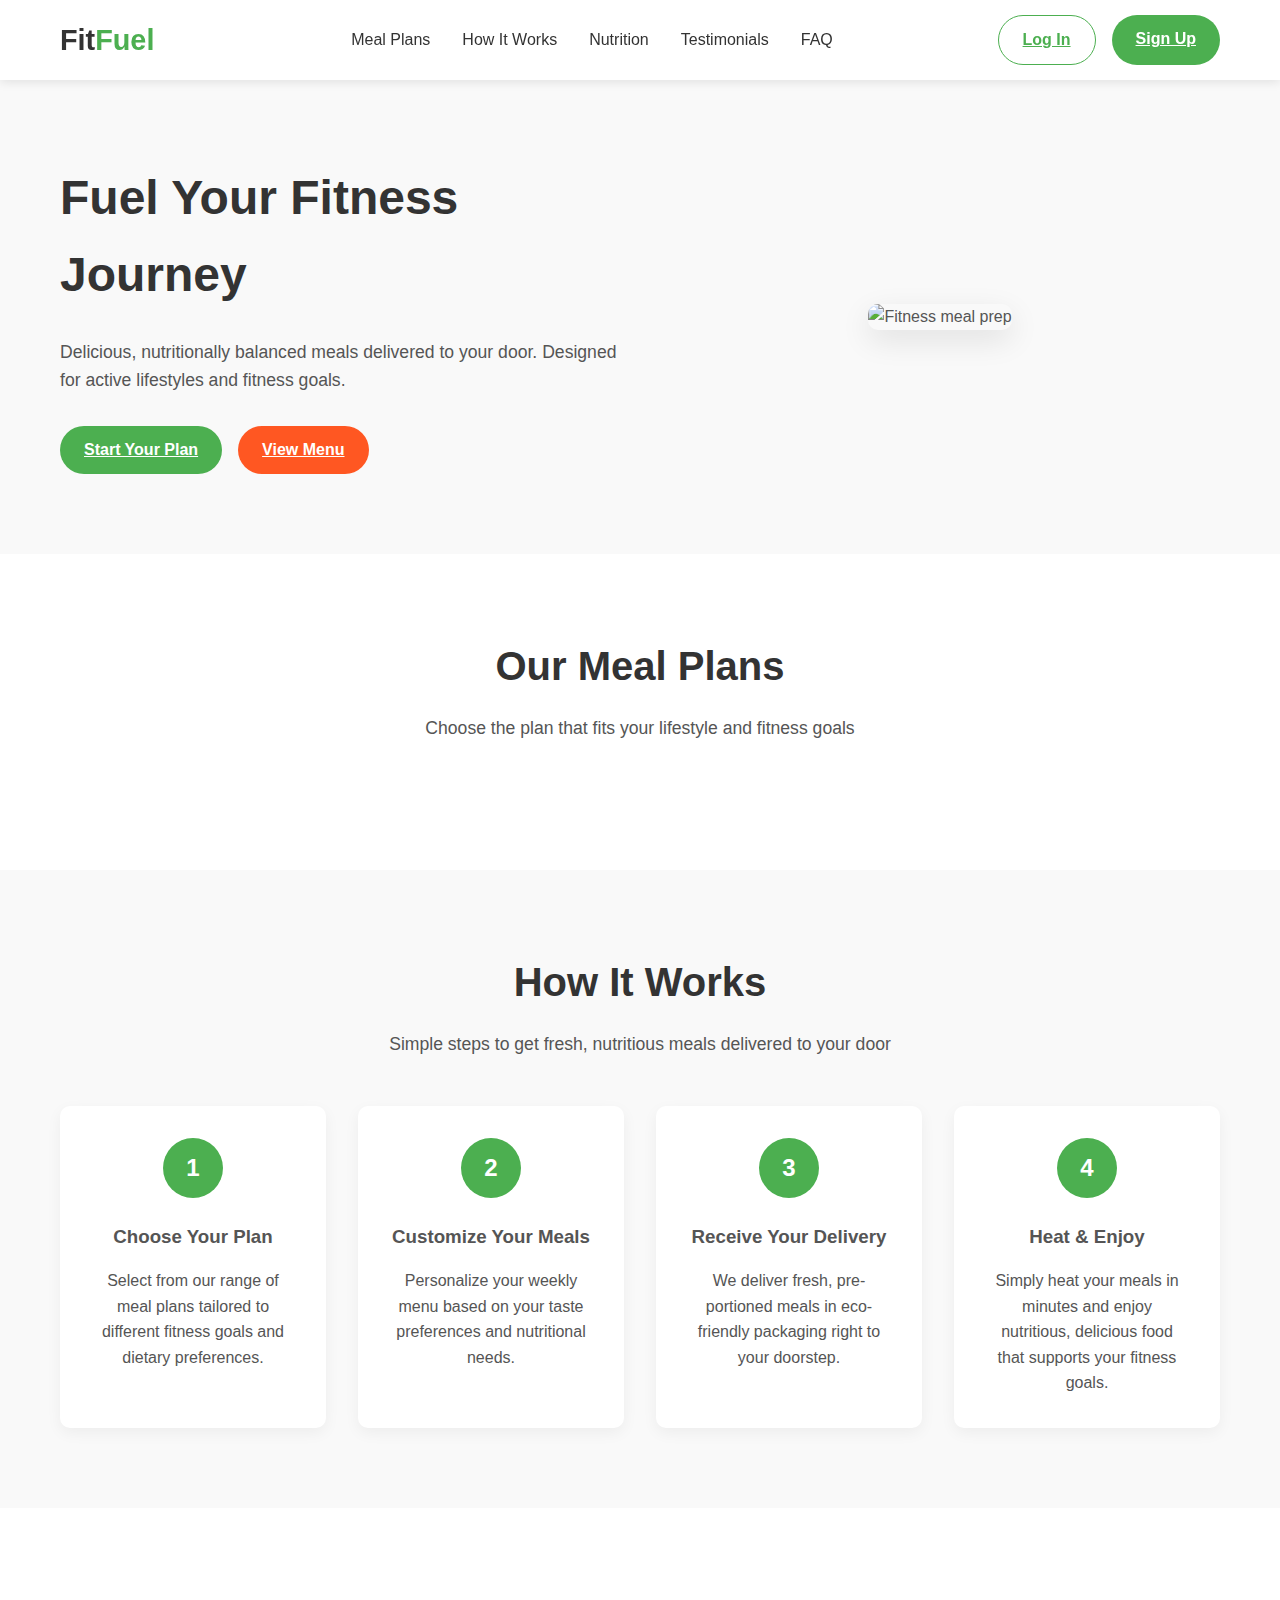
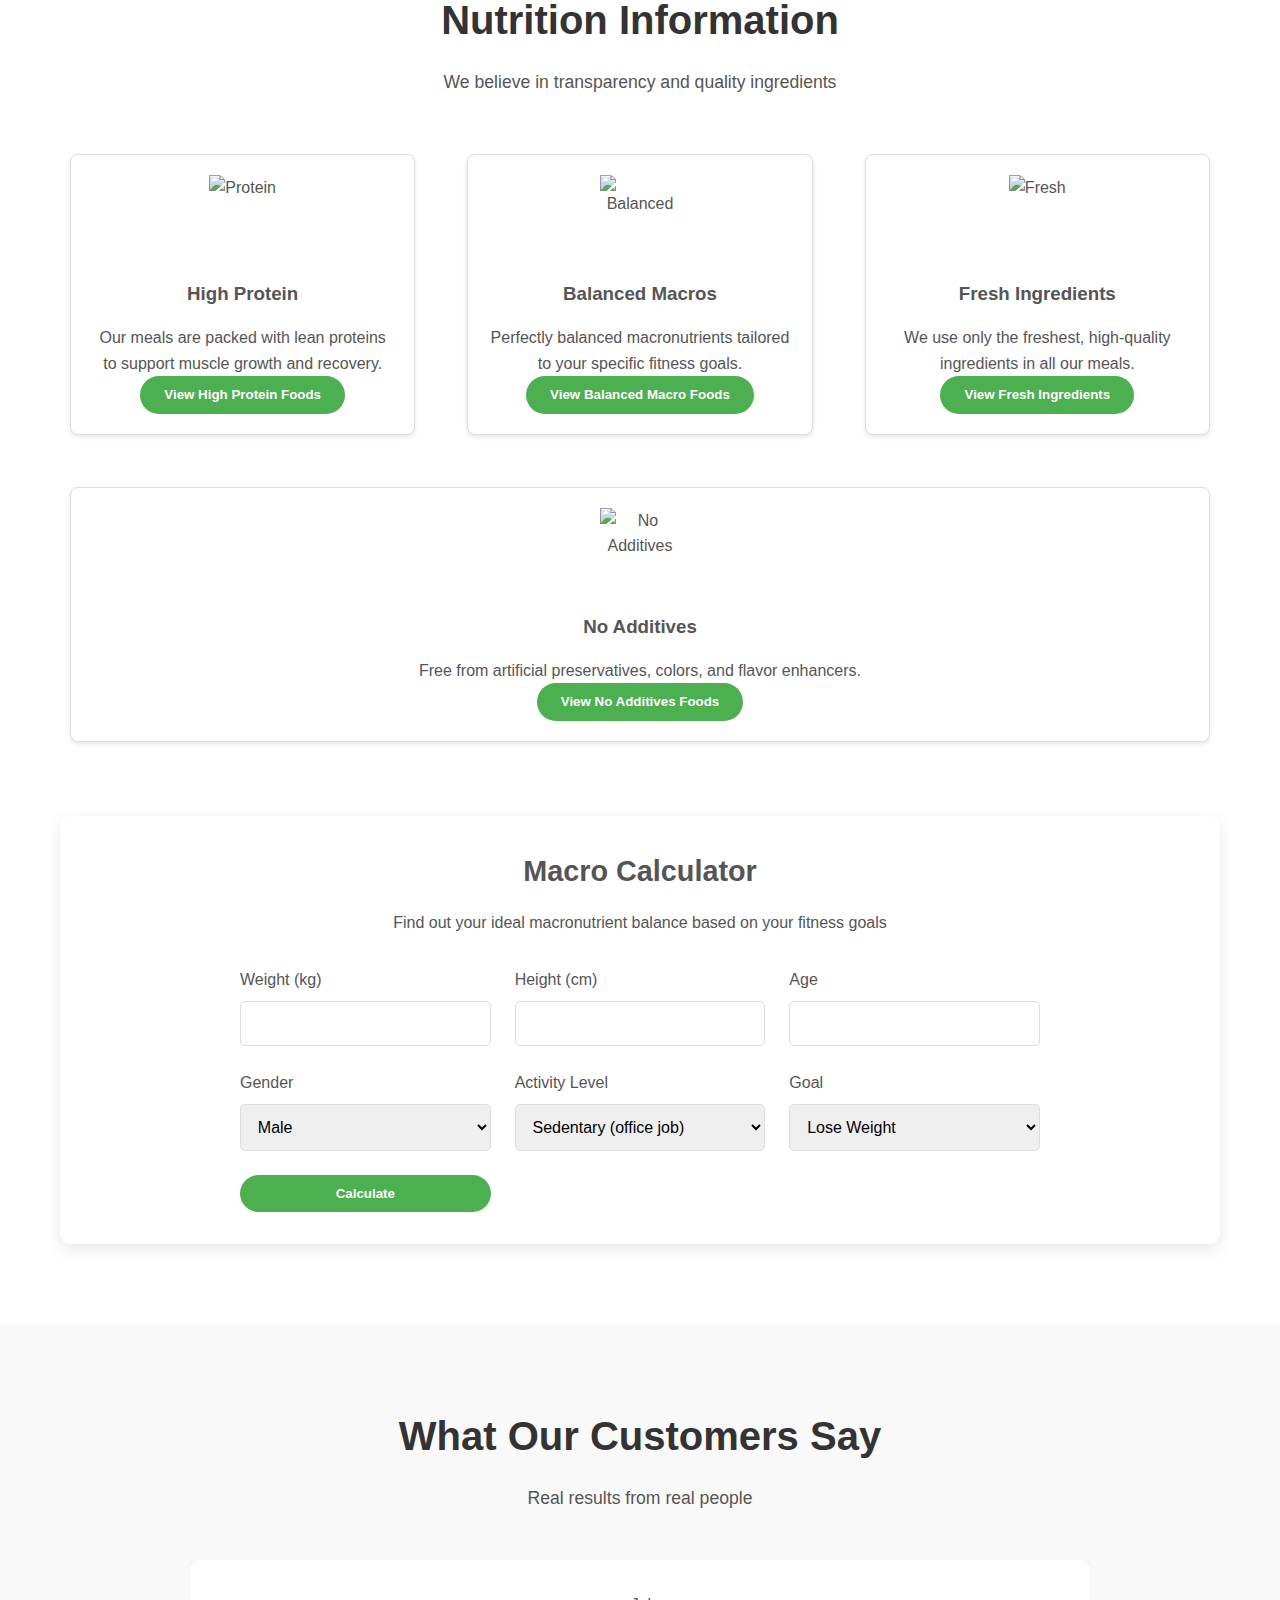
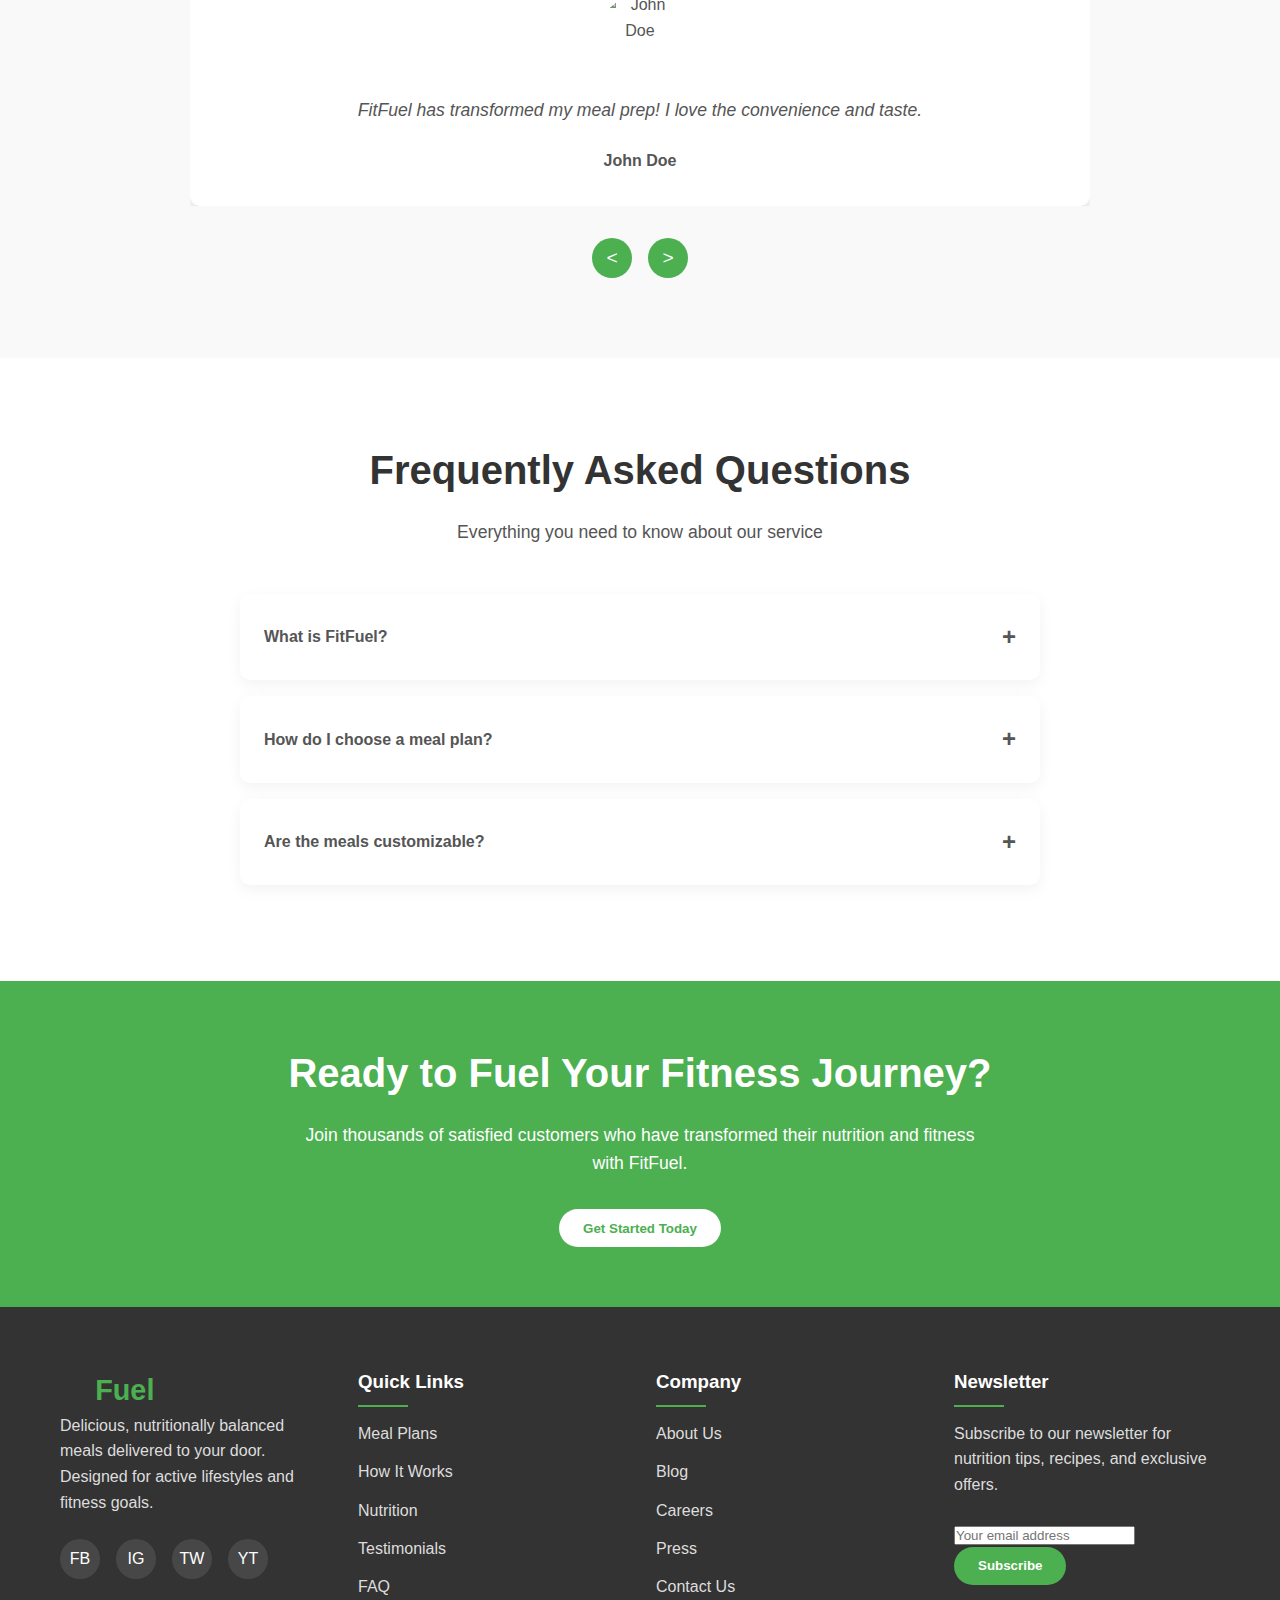
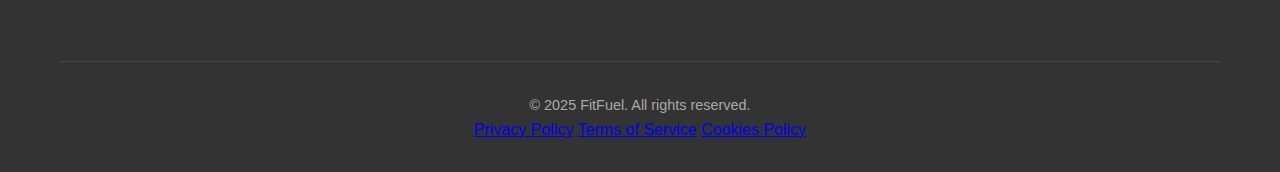
==== vivek.html @ b4ef9e2b "init" ====
<!DOCTYPE html>
<html lang="en">
<head>
    <meta charset="UTF-8">
    <meta name="viewport" content="width=device-width, initial-scale=1.0">
    <title>FitFuel - Fitness Meal Delivery Service</title>
    <link rel="stylesheet" href="style.css">
</head>
<body>
    <header>
        <nav class="navbar">
            <div class="container">
                <div class="logo">Fit<span>Fuel</span></div>
                <ul class="nav-links" id="navLinks">
                    <li><a href="#meals">Meal Plans</a></li>
                    <li><a href="#how-it-works">How It Works</a></li>
                    <li><a href="#nutrition">Nutrition</a></li>
                    <li><a href="#testimonials">Testimonials</a></li>
                    <li><a href="#faq">FAQ</a></li>
                </ul>
                <div class="nav-buttons">
                    <a href="index.html" class="btn login-btn">Log In</a>
                    <a href="index.html" class="btn signup-btn">Sign Up</a>
                </div>
                <div class="hamburger" id="hamburger">
                    <span></span>
                    <span></span>
                    <span></span>
                </div>
            </div>
        </nav>
    </header>

    <section class="hero">
        <div class="container">
            <div class="hero-content">
                <h1>Fuel Your Fitness Journey</h1>
                <p>Delicious, nutritionally balanced meals delivered to your door. Designed for active lifestyles and fitness goals.</p>
                <div class="hero-buttons">
                    <a href="#nutrition" class="btn primary-btn">Start Your Plan</a> <!-- Updated link -->
                    <a href="#nutrition" class="btn secondary-btn">View Menu</a>
                </div>
            </div>
            <div class="hero-image">
                <img src="c:\Users\inspiron\Downloads\images.jpeg" alt="Fitness meal prep">
            </div>
        </div>
    </section>

    <section id="meals" class="section">
        <div class="container">
            <div class="section-header">
                <h2>Our Meal Plans</h2>
                <p>Choose the plan that fits your lifestyle and fitness goals</p>
            </div>
            <div class="meal-plans" id="mealPlans">
                <!-- Meal plans will be loaded with JavaScript -->
            </div>
        </div>
    </section>

    <section id="how-it-works" class="section bg-light">
        <div class="container">
            <div class="section-header">
                <h2>How It Works</h2>
                <p>Simple steps to get fresh, nutritious meals delivered to your door</p>
            </div>
            <div class="steps">
                <div class="step">
                    <div class="step-icon">1</div>
                    <h3>Choose Your Plan</h3>
                    <p>Select from our range of meal plans tailored to different fitness goals and dietary preferences.</p>
                </div>
                <div class="step">
                    <div class="step-icon">2</div>
                    <h3>Customize Your Meals</h3>
                    <p>Personalize your weekly menu based on your taste preferences and nutritional needs.</p>
                </div>
                <div class="step">
                    <div class="step-icon">3</div>
                    <h3>Receive Your Delivery</h3>
                    <p>We deliver fresh, pre-portioned meals in eco-friendly packaging right to your doorstep.</p>
                </div>
                <div class="step">
                    <div class="step-icon">4</div>
                    <h3>Heat & Enjoy</h3>
                    <p>Simply heat your meals in minutes and enjoy nutritious, delicious food that supports your fitness goals.</p>
                </div>
            </div>
        </div>
    </section>

    <section id="nutrition" class="section">
        <div class="container">
            <div class="section-header">
                <h2>Nutrition Information</h2>
                <p>We believe in transparency and quality ingredients</p>
            </div>
            <div class="nutrition-grid">
                <div class="nutrition-item">
                    <div class="nutrition-icon">
                        <img src="c:\Users\inspiron\Downloads\download (1).jpeg" alt="Protein">
                    </div>
                    <h3>High Protein</h3>
                    <p>Our meals are packed with lean proteins to support muscle growth and recovery.</p>
                    <button class="btn primary-btn" id="highProteinBtn">View High Protein Foods</button>
                    <div class="high-protein-foods" id="highProteinFoods" style="display: none;">
                        <h3>High Protein Foods</h3>
                        <ul>
                            <li>Chicken Breast</li>
                            <li>Salmon</li>
                            <li>Turkey Breast</li>
                            <li>Lean Beef</li>
                            <li>Lentils</li>
                            <li>Greek Yogurt</li>
                            <li>Eggs</li>
                            <li>Quinoa</li>
                        </ul>
                    </div>
                </div>
                <div class="nutrition-item">
                    <div class="nutrition-icon">
                        <img src="c:\Users\inspiron\Downloads\closeup-athletic-woman-adding-strawberries-while-making-fruit-salad-kitchen_637285-6186.avif" alt="Balanced">
                    </div>
                    <h3>Balanced Macros</h3>
                    <p>Perfectly balanced macronutrients tailored to your specific fitness goals.</p>
                    <button class="btn primary-btn" id="balancedMacrosBtn">View Balanced Macro Foods</button>
                    <div class="balanced-macro-foods" id="balancedMacroFoods" style="display: none;">
                        <h3>Balanced Macro Foods</h3>
                        <ul>
                            <li>Grilled Chicken Breast with Brown Rice and Vegetables</li>
                            <li>Baked Salmon with Sweet Potato and Green Beans</li>
                            <li>Turkey and Avocado Wrap with Mixed Greens</li>
                            <li>Quinoa and Black Bean Bowl with Grilled Chicken</li>
                            <li>Stir-Fried Shrimp with Brown Rice and Mixed Vegetables</li>
                        </ul>
                    </div>
                </div>
                <div class="nutrition-item">
                    <div class="nutrition-icon">
                        <img src="c:\Users\inspiron\Downloads\images (1).jpeg" alt="Fresh">
                    </div>
                    <h3>Fresh Ingredients</h3>
                    <p>We use only the freshest, high-quality ingredients in all our meals.</p>
                    <button class="btn primary-btn" id="freshIngredientsBtn">View Fresh Ingredients</button>
                    <div class="fresh-ingredients" id="freshIngredientsList" style="display: none;">
                        <h3>Fresh Fruits and Vegetables</h3>
                        <ul>
                            <li>Asparagus</li>
                            <li>Broccoli</li>
                            <li>Spinach</li>
                            <li>Strawberries</li>
                            <li>Blueberries</li>
                            <li>Carrots</li>
                            <li>Radishes</li>
                            <li>Peas</li>
                            <li>Bell Peppers</li>
                            <li>Tomatoes</li>
                        </ul>
                    </div>
                </div>
                <div class="nutrition-item">
                    <div class="nutrition-icon">
                        <img src="c:\Users\inspiron\Downloads\download (2).jpeg" alt="No Additives">
                    </div>
                    <h3>No Additives</h3>
                    <p>Free from artificial preservatives, colors, and flavor enhancers.</p>
                    <button class="btn primary-btn" id="noAdditivesBtn">View No Additives Foods</button>
                    <div class="no-additives-foods" id="noAdditivesList" style="display: none;">
                        <h3>No Additives Foods</h3>
                        <ul>
                            <li>Fresh Fruits (e.g., apples, bananas, berries)</li>
                            <li>Fresh Vegetables (e.g., carrots, spinach, broccoli)</li>
                            <li>Whole Grains (e.g., brown rice, quinoa)</li>
                            <li>Lean Proteins (e.g., chicken breast, fish)</li>
                            <li>Nuts and Seeds (e.g., almonds, chia seeds)</li>
                            <li>Legumes (e.g., lentils, chickpeas)</li>
                            <li>Plain Yogurt</li>
                            <li>Natural Nut Butters</li>
                        </ul>
                    </div>
                </div>
            </div>
            <div class="nutrition-calculator">
                <h3>Macro Calculator</h3>
                <p>Find out your ideal macronutrient balance based on your fitness goals</p>
                <form id="macroForm" class="macro-form">
                    <div class="form-group">
                        <label for="weight">Weight (kg)</label>
                        <input type="number" id="weight" required>
                    </div>
                    <div class="form-group">
                        <label for="height">Height (cm)</label>
                        <input type="number" id="height" required>
                    </div>
                    <div class="form-group">
                        <label for="age">Age</label>
                        <input type="number" id="age" required>
                    </div>
                    <div class="form-group">
                        <label for="gender">Gender</label>
                        <select id="gender">
                            <option value="male">Male</option>
                            <option value="female">Female</option>
                            <option value="other">Other</option>
                        </select>
                    </div>
                    <div class="form-group">
                        <label for="activity">Activity Level</label>
                        <select id="activity">
                            <option value="sedentary">Sedentary (office job)</option>
                            <option value="light">Light Exercise (1-2 days/week)</option>
                            <option value="moderate">Moderate Exercise (3-5 days/week)</option>
                            <option value="heavy">Heavy Exercise (6-7 days/week)</option>
                            <option value="athlete">Athlete (2x per day)</option>
                        </select>
                    </div>
                    <div class="form-group">
                        <label for="goal">Goal</label>
                        <select id="goal">
                            <option value="lose">Lose Weight</option>
                            <option value="maintain">Maintain Weight</option>
                            <option value="gain">Gain Muscle</option>
                        </select>
                    </div>
                    <button type="submit" class="btn primary-btn">Calculate</button>
                </form>
                <div id="macroResults" class="macro-results"></div>
            </div>
        </div>
    </section>

    <section id="testimonials" class="section bg-light">
        <div class="container">
            <div class="section-header">
                <h2>What Our Customers Say</h2>
                <p>Real results from real people</p>
            </div>
            <div class="testimonial-slider" id="testimonialSlider">
                <!-- Testimonials will be loaded with JavaScript -->
            </div>
            <div class="slider-controls">
                <button id="prevBtn" class="slider-btn">&lt;</button>
                <button id="nextBtn" class="slider-btn">&gt;</button>
            </div>
        </div>
    </section>

    <section id="faq" class="section">
        <div class="container">
            <div class="section-header">
                <h2>Frequently Asked Questions</h2>
                <p>Everything you need to know about our service</p>
            </div>
            <div class="faq-container" id="faqContainer">
                <!-- FAQ items will be loaded with JavaScript -->
            </div>
        </div>
    </section>

    <section class="cta">
        <div class="container">
            <h2>Ready to Fuel Your Fitness Journey?</h2>
            <p>Join thousands of satisfied customers who have transformed their nutrition and fitness with FitFuel.</p>
            <button class="btn primary-btn">Get Started Today</button>
        </div>
    </section>

    <footer>
        <div class="container">
            <div class="footer-grid">
                <div class="footer-section">
                    <div class="logo">Fit<span>Fuel</span></div>
                    <p>Delicious, nutritionally balanced meals delivered to your door. Designed for active lifestyles and fitness goals.</p>
                    <div class="social-icons">
                        <a href="#" class="social-icon">FB</a>
                        <a href="#" class="social-icon">IG</a>
                        <a href="#" class="social-icon">TW</a>
                        <a href="#" class="social-icon">YT</a>
                    </div>
                </div>
                <div class="footer-section">
                    <h3>Quick Links</h3>
                    <ul>
                        <li><a href="#meals">Meal Plans</a></li>
                        <li><a href="#how-it-works">How It Works</a></li>
                        <li><a href="#nutrition">Nutrition</a></li>
                        <li><a href="#testimonials">Testimonials</a></li>
                        <li><a href="#faq">FAQ</a></li>
                    </ul>
                </div>
                <div class="footer-section">
                    <h3>Company</h3>
                    <ul>
                        <li><a href="#">About Us</a></li>
                        <li><a href="#">Blog</a></li>
                        <li><a href="#">Careers</a></li>
                        <li><a href="#">Press</a></li>
                        <li><a href="#">Contact Us</a></li>
                    </ul>
                </div>
                <div class="footer-section">
                    <h3>Newsletter</h3>
                    <p>Subscribe to our newsletter for nutrition tips, recipes, and exclusive offers.</p>
                    <form class="newsletter-form">
                        <input type="email" placeholder="Your email address" required>
                        <button type="submit" class="btn primary-btn">Subscribe</button>
                    </form>
                </div>
            </div>
            <div class="footer-bottom">
                <p>&copy; 2025 FitFuel. All rights reserved.</p>
                <div class="footer-links">
                    <a href="#">Privacy Policy</a>
                    <a href="#">Terms of Service</a>
                    <a href="#">Cookies Policy</a>
                </div>
            </div>
        </div>
    </footer>
    
    <script src="script.js"></script>
    <script type="module">
        // Import the functions you need from the SDKs you need
        import { initializeApp } from "https://www.gstatic.com/firebasejs/11.6.0/firebase-app.js";
        import { getAnalytics } from "https://www.gstatic.com/firebasejs/11.6.0/firebase-analytics.js";
        // TODO: Add SDKs for Firebase products that you want to use
        // https://firebase.google.com/docs/web/setup#available-libraries
      
        // Your web app's Firebase configuration
        // For Firebase JS SDK v7.20.0 and later, measurementId is optional
        const firebaseConfig = {
          apiKey: "AIzaSyDyGTWlNUMv3G-5xr47PpGtTh04ePI0IJM",
          authDomain: "foodapp-542e2.firebaseapp.com",
          projectId: "foodapp-542e2",
          storageBucket: "foodapp-542e2.firebasestorage.app",
          messagingSenderId: "521118827564",
          appId: "1:521118827564:web:bfb99c21165d8ce6b13d89",
          measurementId: "G-4BSGJHF1T6"
        };
      
        // Initialize Firebase
        const app = initializeApp(firebaseConfig);
        const analytics = getAnalytics(app);
      </script>
</body>
</html>
---- style.css ----
:root {
    --primary: #4CAF50;
    --primary-light: #8BC34A;
    --primary-dark: #388E3C;
    --secondary: #FF5722;
    --dark: #333;
    --light: #f9f9f9;
    --gray: #f0f0f0;
    --text: #555;
}

* {
    margin: 0;
    padding: 0;
    box-sizing: border-box;
    font-family: 'Segoe UI', Tahoma, Geneva, Verdana, sans-serif;
}

body {
    background-color: white;
    color: var(--text);
    line-height: 1.6;
}

.container {
    max-width: 1200px;
    margin: 0 auto;
    padding: 0 20px;
}

/* Header and Navigation */
header {
    background-color: white;
    box-shadow: 0 2px 10px rgba(0,0,0,0.1);
    position: sticky;
    top: 0;
    z-index: 100;
}

.navbar {
    height: 80px;
}

.navbar .container {
    display: flex;
    justify-content: space-between;
    align-items: center;
    height: 100%;
}

.logo {
    font-size: 1.8rem;
    font-weight: 700;
    color: var(--dark);
}

.logo span {
    color: var(--primary);
}

.nav-links {
    display: flex;
    list-style: none;
}

.nav-links li {
    margin-left: 2rem;
}

.nav-links a {
    text-decoration: none;
    color: var(--dark);
    font-weight: 500;
    transition: color 0.3s;
}

.nav-links a:hover {
    color: var(--primary);
}

.nav-buttons {
    display: flex;
    gap: 1rem;
}

.btn {
    padding: 0.7rem 1.5rem;
    border-radius: 30px;
    font-weight: 600;
    cursor: pointer;
    transition: all 0.3s;
    border: none;
}

.login-btn {
    background-color: transparent;
    border: 1px solid var(--primary);
    color: var(--primary);
}

.login-btn:hover {
    background-color: var(--primary-light);
    color: white;
}

.signup-btn, .primary-btn {
    background-color: var(--primary);
    color: white;
}

.signup-btn:hover, .primary-btn:hover {
    background-color: var(--primary-dark);
    transform: translateY(-2px);
}

.secondary-btn {
    background-color: var(--secondary);
    color: white;
}

.secondary-btn:hover {
    background-color: #E64A19;
    transform: translateY(-2px);
}

.hamburger {
    display: none;
    flex-direction: column;
    cursor: pointer;
}

.hamburger span {
    width: 25px;
    height: 3px;
    background-color: var(--dark);
    margin: 2px 0;
    transition: 0.4s;
}

/* Hero Section */
.hero {
    padding: 80px 0;
    background-color: var(--light);
}

.hero .container {
    display: flex;
    align-items: center;
    justify-content: space-between;
}

.hero-content {
    flex: 1;
    padding-right: 40px;
}

.hero-content h1 {
    font-size: 3rem;
    margin-bottom: 1.5rem;
    color: var(--dark);
}

.hero-content p {
    font-size: 1.1rem;
    margin-bottom: 2rem;
}

.hero-buttons {
    display: flex;
    gap: 1rem;
}

.hero-image {
    flex: 1;
    text-align: center;
}

.hero-image img {
    max-width: 100%;
    border-radius: 10px;
    box-shadow: 0 10px 30px rgba(0,0,0,0.1);
}

/* Section Styling */
.section {
    padding: 80px 0;
}

.section-header {
    text-align: center;
    margin-bottom: 3rem;
}

.section-header h2 {
    font-size: 2.5rem;
    margin-bottom: 1rem;
    color: var(--dark);
}

.section-header p {
    font-size: 1.1rem;
    max-width: 700px;
    margin: 0 auto;
    color: var(--text);
}

.bg-light {
    background-color: var(--light);
}

/* Meal Plans */
.meal-plans {
    display: grid;
    grid-template-columns: repeat(auto-fit, minmax(300px, 1fr));
    gap: 2rem;
}

.meal-plan {
    background-color: white;
    border-radius: 10px;
    overflow: hidden;
    box-shadow: 0 5px 15px rgba(0,0,0,0.1);
    transition: transform 0.3s;
}

.meal-plan:hover {
    transform: translateY(-10px);
}

.meal-plan-image {
    height: 200px;
    background-color: #eee;
    overflow: hidden;
}

.meal-plan-image img {
    width: 100%;
    height: 100%;
    object-fit: cover;
}

.meal-plan-content {
    padding: 1.5rem;
}

.meal-plan-content h3 {
    font-size: 1.5rem;
    margin-bottom: 0.5rem;
}

.meal-plan-content .price {
    font-size: 1.5rem;
    font-weight: 700;
    color: var(--primary);
    margin: 1rem 0;
}

.meal-plan-content .price span {
    font-size: 1rem;
    font-weight: 400;
    color: var(--text);
}

.meal-plan-features {
    margin: 1.5rem 0;
}

.meal-plan-features li {
    margin-bottom: 0.5rem;
    list-style: none;
    position: relative;
    padding-left: 1.5rem;
}

.meal-plan-features li::before {
    content: "✓";
    position: absolute;
    left: 0;
    color: var(--primary);
    font-weight: bold;
}

/* How It Works */
.steps {
    display: grid;
    grid-template-columns: repeat(auto-fit, minmax(250px, 1fr));
    gap: 2rem;
}

.step {
    text-align: center;
    padding: 2rem;
    background-color: white;
    border-radius: 10px;
    box-shadow: 0 5px 15px rgba(0,0,0,0.05);
}

.step-icon {
    width: 60px;
    height: 60px;
    border-radius: 50%;
    background-color: var(--primary);
    color: white;
    display: flex;
    align-items: center;
    justify-content: center;
    margin: 0 auto 1.5rem;
    font-size: 1.5rem;
    font-weight: bold;
}

.step h3 {
    margin-bottom: 1rem;
}

/* Nutrition Section */
.nutrition-grid {
    display: grid;
    grid-template-columns: repeat(auto-fit, minmax(250px, 1fr));
    gap: 2rem;
    margin-bottom: 4rem;
}

.nutrition-item {
    text-align: center;
    padding: 2rem;
    background-color: white;
    border-radius: 10px;
    box-shadow: 0 5px 15px rgba(0,0,0,0.05);
}

.nutrition-icon {
    width: 80px;
    height: 80px;
    margin: 0 auto 1.5rem;
}

.nutrition-icon img {
    width: 100%;
    height: 100%;
    object-fit: contain;
}

.nutrition-item h3 {
    margin-bottom: 1rem;
}

/* Macro Calculator */
.nutrition-calculator {
    background-color: white;
    border-radius: 10px;
    box-shadow: 0 5px 15px rgba(0,0,0,0.1);
    padding: 2rem;
    text-align: center;
}

.nutrition-calculator h3 {
    font-size: 1.8rem;
    margin-bottom: 1rem;
}

.nutrition-calculator p {
    margin-bottom: 2rem;
}

.macro-form {
    display: grid;
    grid-template-columns: repeat(auto-fit, minmax(200px, 1fr));
    gap: 1.5rem;
    max-width: 800px;
    margin: 0 auto;
}

.form-group {
    text-align: left;
}

.form-group label {
    display: block;
    margin-bottom: 0.5rem;
    font-weight: 500;
}

.form-group input,
.form-group select {
    width: 100%;
    padding: 0.8rem;
    border: 1px solid #ddd;
    border-radius: 5px;
    font-size: 1rem;
}

.macro-results {
    margin-top: 2rem;
    padding: 1.5rem;
    background-color: var(--light);
    border-radius: 10px;
    display: none;
}

.macro-results.active {
    display: block;
}

.macro-results h4 {
    margin-bottom: 1rem;
}

.macro-results ul {
    list-style: none;
}

.macro-results li {
    margin-bottom: 0.5rem;
}

/* Testimonials */
.testimonial-slider {
    max-width: 900px;
    margin: 0 auto;
    position: relative;
    overflow: hidden;
}

.testimonial-slide {
    display: none;
    animation: fadeIn 0.5s;
}

.testimonial-slide.active {
    display: block;
}

@keyframes fadeIn {
    from { opacity: 0; }
    to { opacity: 1; }
}

.testimonial-card {
    background-color: white;
    border-radius: 10px;
    padding: 2rem;
    box-shadow: 0 5px 15px rgba(0,0,0,0.1);
    text-align: center;
}

.testimonial-image {
    width: 80px;
    height: 80px;
    border-radius: 50%;
    margin: 0 auto 1.5rem;
    overflow: hidden;
}

.testimonial-image img {
    width: 100%;
    height: 100%;
    object-fit: cover;
}

.testimonial-text {
    font-style: italic;
    margin-bottom: 1.5rem;
    font-size: 1.1rem;
}

.testimonial-author {
    font-weight: 700;
}

.testimonial-author span {
    font-weight: 400;
    color: var(--text);
}

.slider-controls {
    display: flex;
    justify-content: center;
    margin-top: 2rem;
}

.slider-btn {
    background-color: var(--primary);
    color: white;
    width: 40px;
    height: 40px;
    border: none;
    border-radius: 50%;
    margin: 0 0.5rem;
    cursor: pointer;
    font-size: 1.2rem;
    transition: background-color 0.3s;
}

.slider-btn:hover {
    background-color: var(--primary-dark);
}

/* FAQ Section */
.faq-container {
    max-width: 800px;
    margin: 0 auto;
}

.faq-item {
    background-color: white;
    border-radius: 10px;
    box-shadow: 0 5px 15px rgba(0,0,0,0.05);
    margin-bottom: 1rem;
    overflow: hidden;
}

.faq-question {
    padding: 1.5rem;
    cursor: pointer;
    display: flex;
    justify-content: space-between;
    align-items: center;
    font-weight: 600;
}

.faq-question::after {
    content: '+';
    font-size: 1.5rem;
    transition: transform 0.3s;
}

.faq-question.active::after {
    transform: rotate(45deg);
}

.faq-answer {
    max-height: 0;
    overflow: hidden;
    transition: max-height 0.3s ease-out;
    padding: 0 1.5rem;
}

.faq-answer.active {
    max-height: 200px;
    padding-bottom: 1.5rem;
}

/* CTA Section */
.cta {
    background-color: var(--primary);
    color: white;
    padding: 60px 0;
    text-align: center;
}

.cta h2 {
    font-size: 2.5rem;
    margin-bottom: 1rem;
}

.cta p {
    font-size: 1.1rem;
    max-width: 700px;
    margin: 0 auto 2rem;
}

.cta .btn {
    background-color: white;
    color: var(--primary);
}

.cta .btn:hover {
    background-color: var(--light);
    transform: translateY(-2px);
}

/* Footer */
footer {
    background-color: var(--dark);
    color: white;
    padding: 60px 0 30px;
}

.footer-grid {
    display: grid;
    grid-template-columns: repeat(auto-fit, minmax(250px, 1fr));
    gap: 2rem;
    margin-bottom: 3rem;
}

.footer-section h3 {
    margin-bottom: 1.5rem;
    position: relative;
}

.footer-section h3::after {
    content: '';
    position: absolute;
    left: 0;
    bottom: -10px;
    width: 50px;
    height: 2px;
    background-color: var(--primary);
}

.footer-section p {
    margin-bottom: 1.5rem;
    color: #ddd;
}

.social-icons {
    display: flex;
    gap: 1rem;
}

.social-icon {
    display: flex;
    align-items: center;
    justify-content: center;
    width: 40px;
    height: 40px;
    background-color: rgba(255,255,255,0.1);
    border-radius: 50%;
    color: white;
    text-decoration: none;
    transition: background-color 0.3s;
}

.social-icon:hover {
    background-color: var(--primary);
}

.footer-section ul {
    list-style: none;
}
.footer-section ul li {
    margin-bottom: 0.8rem;
}

.footer-section ul li a {
    color: #ddd;
    text-decoration: none;
    transition: color 0.3s;
}

.footer-section ul li a:hover {
    color: var(--primary);
}

.footer-newsletter input {
    width: 100%;
    padding: 0.8rem;
    border: none;
    border-radius: 5px;
    margin-bottom: 1rem;
}

.footer-newsletter button {
    background-color: var(--primary);
    color: white;
    border: none;
    padding: 0.8rem 1.5rem;
    border-radius: 5px;
    cursor: pointer;
    transition: background-color 0.3s;
}

.footer-newsletter button:hover {
    background-color: var(--primary-dark);
}

.footer-bottom {
    text-align: center;
    padding-top: 2rem;
    border-top: 1px solid rgba(255,255,255,0.1);
}

.footer-bottom p {
    color: #aaa;
    font-size: 0.9rem;
}

/* Mobile Responsiveness */
@media (max-width: 992px) {
    .hero .container {
        flex-direction: column;
    }

    .hero-content {
        padding-right: 0;
        margin-bottom: 3rem;
        text-align: center;
    }

    .hero-buttons {
        justify-content: center;
    }
}

@media (max-width: 768px) {
    .navbar {
        height: 70px;
    }

    .nav-links {
        display: none;
        position: absolute;
        top: 70px;
        left: 0;
        right: 0;
        background-color: white;
        flex-direction: column;
        padding: 1rem 0;
        box-shadow: 0 5px 10px rgba(0,0,0,0.1);
        z-index: 10;
    }

    .nav-links.active {
        display: flex;
    }

    .nav-links li {
        margin: 0.5rem 0;
        text-align: center;
    }

    .hamburger {
        display: flex;
    }

    .hero-content h1 {
        font-size: 2.5rem;
    }

    .section-header h2 {
        font-size: 2rem;
    }

    .macro-form {
        grid-template-columns: 1fr;
    }
}

/* Animations */
@keyframes slideIn {
    from {
        opacity: 0;
        transform: translateY(20px);
    }
    to {
        opacity: 1;
        transform: translateY(0);
    }
}

.animate {
    animation: slideIn 0.6s ease-out;
}

/* Back to Top Button */
.back-to-top {
    position: fixed;
    bottom: 20px;
    right: 20px;
    width: 50px;
    height: 50px;
    background-color: var(--primary);
    color: white;
    border-radius: 50%;
    display: flex;
    align-items: center;
    justify-content: center;
    text-decoration: none;
    font-size: 1.5rem;
    opacity: 0;
    visibility: hidden;
    transition: all 0.3s;
    z-index: 99;
}

.back-to-top.visible {
    opacity: 1;
    visibility: visible;
}

.back-to-top:hover {
    background-color: var(--primary-dark);
    transform: translateY(-5px);
}

/* Modal Styles */
.modal {
    position: fixed;
    top: 0;
    left: 0;
    right: 0;
    bottom: 0;
    background-color: rgba(0,0,0,0.5);
    display: flex;
    align-items: center;
    justify-content: center;
    z-index: 200;
    opacity: 0;
    visibility: hidden;
    transition: all 0.3s;
}

.modal.active {
    opacity: 1;
    visibility: visible;
}

.modal-content {
    background-color: white;
    border-radius: 10px;
    max-width: 500px;
    width: 100%;
    padding: 2rem;
    position: relative;
    animation: modalIn 0.3s;
}

@keyframes modalIn {
    from {
        opacity: 0;
        transform: translateY(-50px);
    }
    to {
        opacity: 1;
        transform: translateY(0);
    }
}

.modal-close {
    position: absolute;
    top: 15px;
    right: 15px;
    font-size: 1.5rem;
    background: none;
    border: none;
    cursor: pointer;
    color: var(--dark);
}

.modal-title {
    font-size: 1.8rem;
    margin-bottom: 1.5rem;
}

.modal-form .form-group {
    margin-bottom: 1.5rem;
}

/* Blog Section */
.blog-posts {
    display: grid;
    grid-template-columns: repeat(auto-fit, minmax(300px, 1fr));
    gap: 2rem;
}

.blog-post {
    background-color: white;
    border-radius: 10px;
    overflow: hidden;
    box-shadow: 0 5px 15px rgba(0,0,0,0.1);
    transition: transform 0.3s;
}

.blog-post:hover {
    transform: translateY(-10px);
}

.blog-post-image {
    height: 200px;
    overflow: hidden;
}

.blog-post-image img {
    width: 100%;
    height: 100%;
    object-fit: cover;
}

.blog-post-content {
    padding: 1.5rem;
}

.blog-post-date {
    font-size: 0.9rem;
    color: var(--text);
    margin-bottom: 0.5rem;
}

.blog-post-title {
    font-size: 1.5rem;
    margin-bottom: 1rem;
}

.blog-post-excerpt {
    margin-bottom: 1.5rem;
}

.blog-post-link {
    color: var(--primary);
    text-decoration: none;
    font-weight: 600;
    display: inline-flex;
    align-items: center;
}

.blog-post-link:hover {
    text-decoration: underline;
}

.blog-post-link span {
    margin-left: 0.5rem;
}

/* Contact Form */
.contact-form {
    background-color: white;
    border-radius: 10px;
    padding: 2rem;
    box-shadow: 0 5px 15px rgba(0,0,0,0.1);
    max-width: 800px;
    margin: 0 auto;
}

.contact-form-grid {
    display: grid;
    grid-template-columns: repeat(2, 1fr);
    gap: 1.5rem;
}

.form-group.full {
    grid-column: span 2;
}

.form-group textarea {
    width: 100%;
    padding: 0.8rem;
    border: 1px solid #ddd;
    border-radius: 5px;
    resize: vertical;
    min-height: 150px;
}

/* Loading Spinner */
.spinner {
    display: inline-block;
    width: 20px;
    height: 20px;
    border: 3px solid rgba(255,255,255,0.3);
    border-radius: 50%;
    border-top-color: white;
    animation: spin 1s ease-in-out infinite;
}

@keyframes spin {
    to { transform: rotate(360deg); }
}

/* Success Message */
.success-message {
    background-color: #DFF2BF;
    color: #4F8A10;
    padding: 1rem;
    border-radius: 5px;
    margin-top: 1rem;
    display: none;
}

.success-message.active {
    display: block;
}

/* Error Message */
.error-message {
    background-color: #FFBABA;
    color: #D8000C;
    padding: 1rem;
    border-radius: 5px;
    margin-top: 1rem;
    display: none;
}

.error-message.active {
    display: block;
}

/* Custom Checkbox */
.custom-checkbox {
    display: flex;
    align-items: flex-start;
    margin-bottom: 1rem;
}

.custom-checkbox input {
    position: absolute;
    opacity: 0;
    cursor: pointer;
    height: 0;
    width: 0;
}

.checkmark {
    height: 20px;
    width: 20px;
    background-color: #eee;
    border-radius: 3px;
    margin-right: 10px;
    display: flex;
    align-items: center;
    justify-content: center;
    flex-shrink: 0;
}

.custom-checkbox input:checked ~ .checkmark {
    background-color: var(--primary);
}

.checkmark:after {
    content: "";
    display: none;
    width: 5px;
    height: 10px;
    border: solid white;
    border-width: 0 2px 2px 0;
    transform: rotate(45deg);
}

.custom-checkbox input:checked ~ .checkmark:after {
    display: block;
}

/* Print Styles */
@media print {
    header, footer, .cta, .back-to-top {
        display: none;
    }
    
    body {
        background-color: white;
        color: black;
    }
    
    .container {
        width: 100%;
        max-width: none;
        padding: 0;
    }
    
    .section {
        padding: 20px 0;
    }
    
    .section-header {
        margin-bottom: 20px;
    }
}
.high-protein-foods {
    display: none;
    margin-top: 20px;
}

.high-protein-foods ul {
    list-style: none;
    padding: 0;
    margin: 0;
}

.high-protein-foods li {
    margin-bottom: 10px;
}
.balanced-macro-foods {
    display: none;
    margin-top: 20px;
}

.balanced-macro-foods ul {
    list-style: none;
    padding: 0;
    margin: 0;
}

.balanced-macro-foods li {
    margin-bottom: 10px;
}
.fresh-ingredients {
    margin-top: 20px;
}

.fresh-ingredients ul {
    list-style: none;
    padding: 0;
    margin: 0;
}

.fresh-ingredients li {
    margin-bottom: 10px;
}
.no-additives-foods {
    margin-top: 20px;
}

.no-additives-foods ul {
    list-style: none;
    padding: 0;
    margin: 0;
}

.no-additives-foods li {
    margin-bottom: 10px;
}
.nutrition-grid {
    display: flex;
    flex-wrap: wrap;
    justify-content: space-between; /* Adjusts spacing between items */
}

.nutrition-item {
    flex: 1 1 22%; /* Adjusts the width of each item */
    margin: 10px; /* Adds space between items */
    padding: 20px; /* Adds padding inside each item */
    border: 1px solid #ddd; /* Optional: adds a border */
    border-radius: 8px; /* Optional: rounds the corners */
    text-align: center; /* Centers the text */
    box-shadow: 0 2px 5px rgba(0, 0, 0, 0.1); /* Optional: adds a shadow */
}

.nutrition-icon img {
    max-width: 100%; /* Ensures the image fits within the item */
    height: auto; /* Maintains aspect ratio */
}
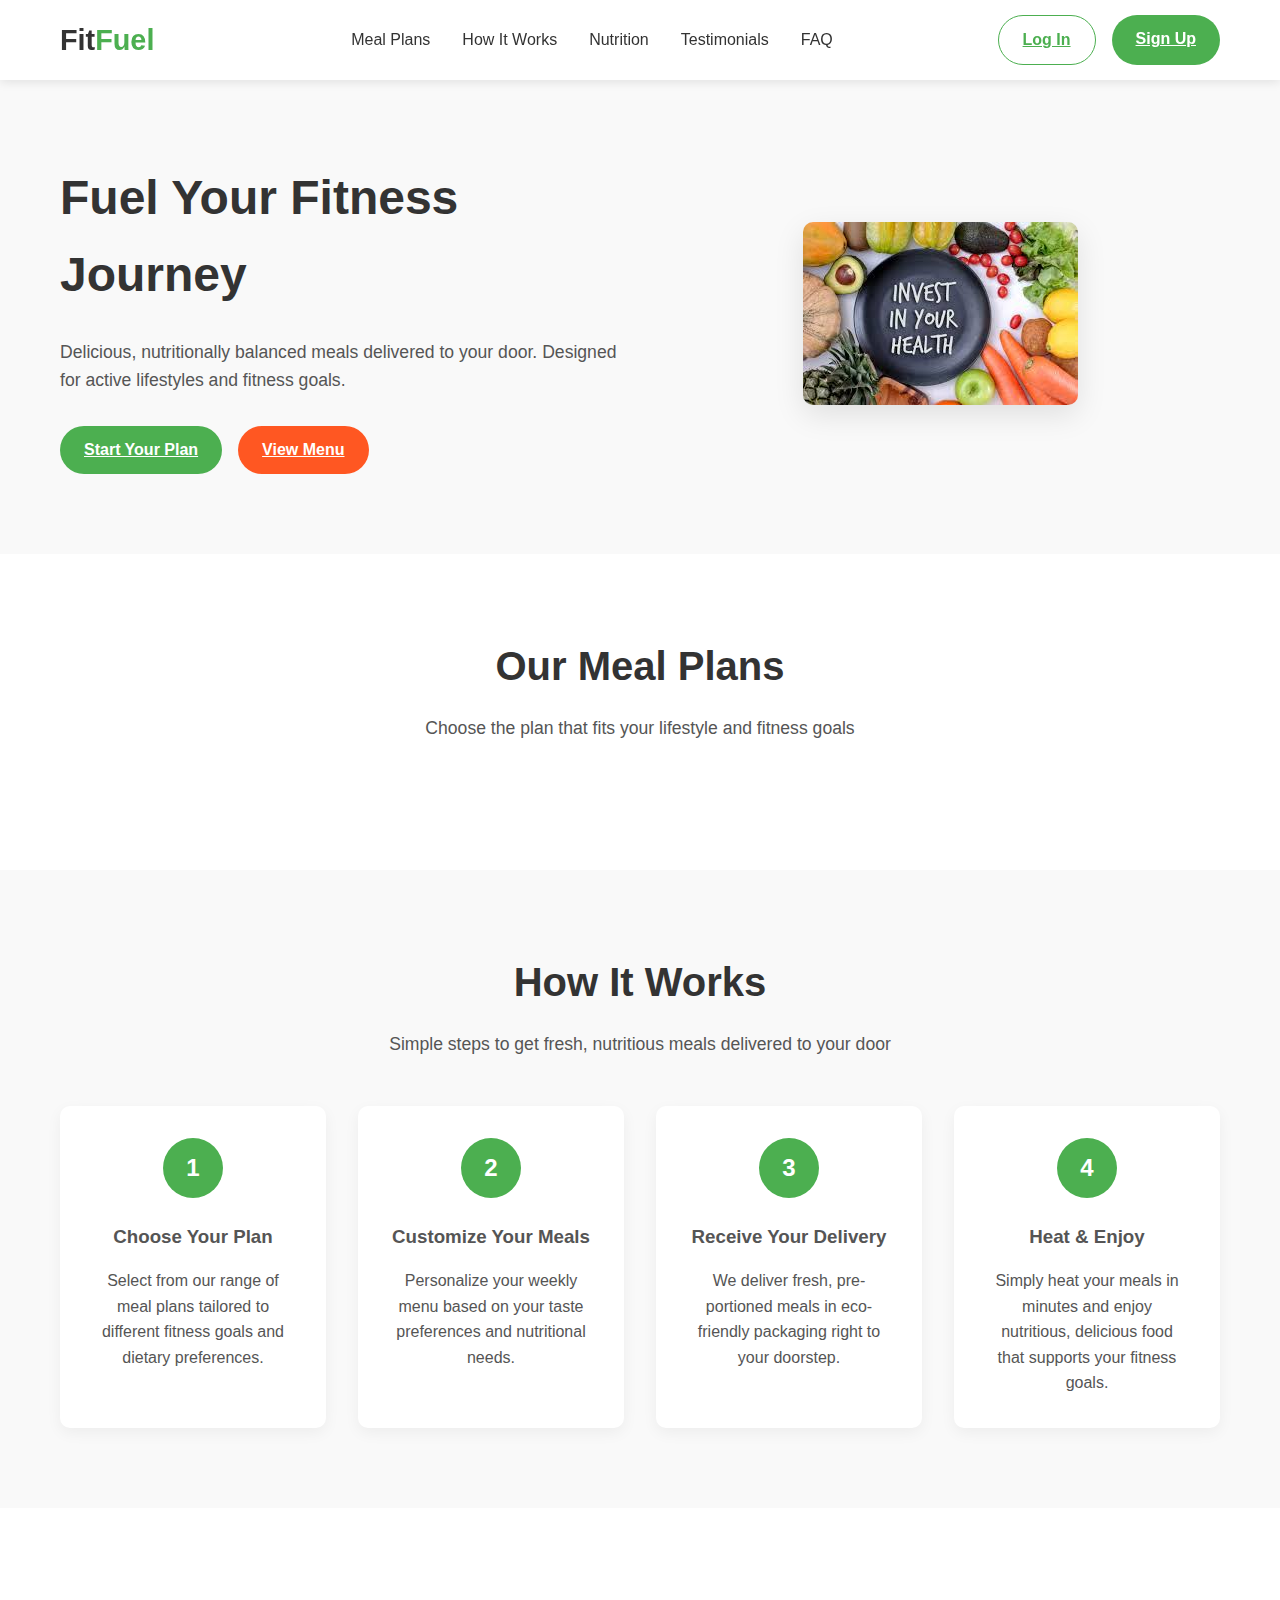
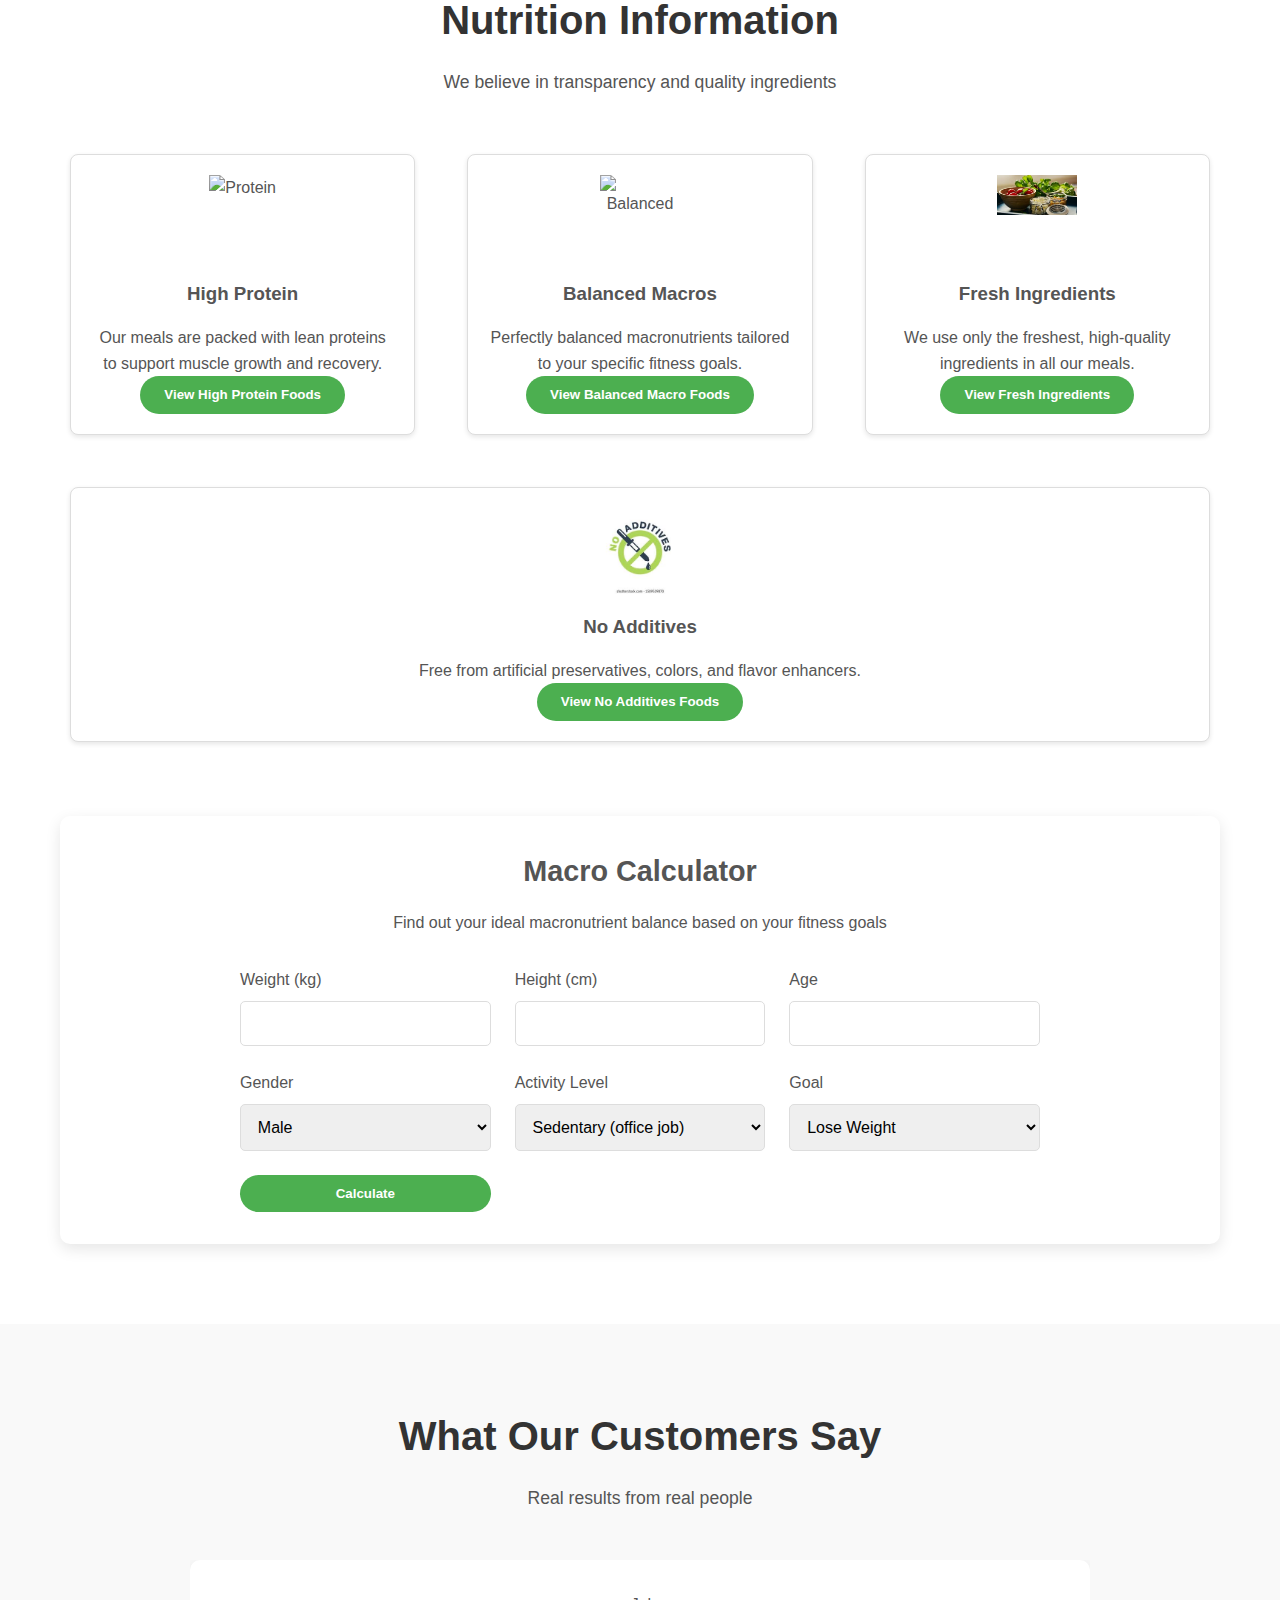
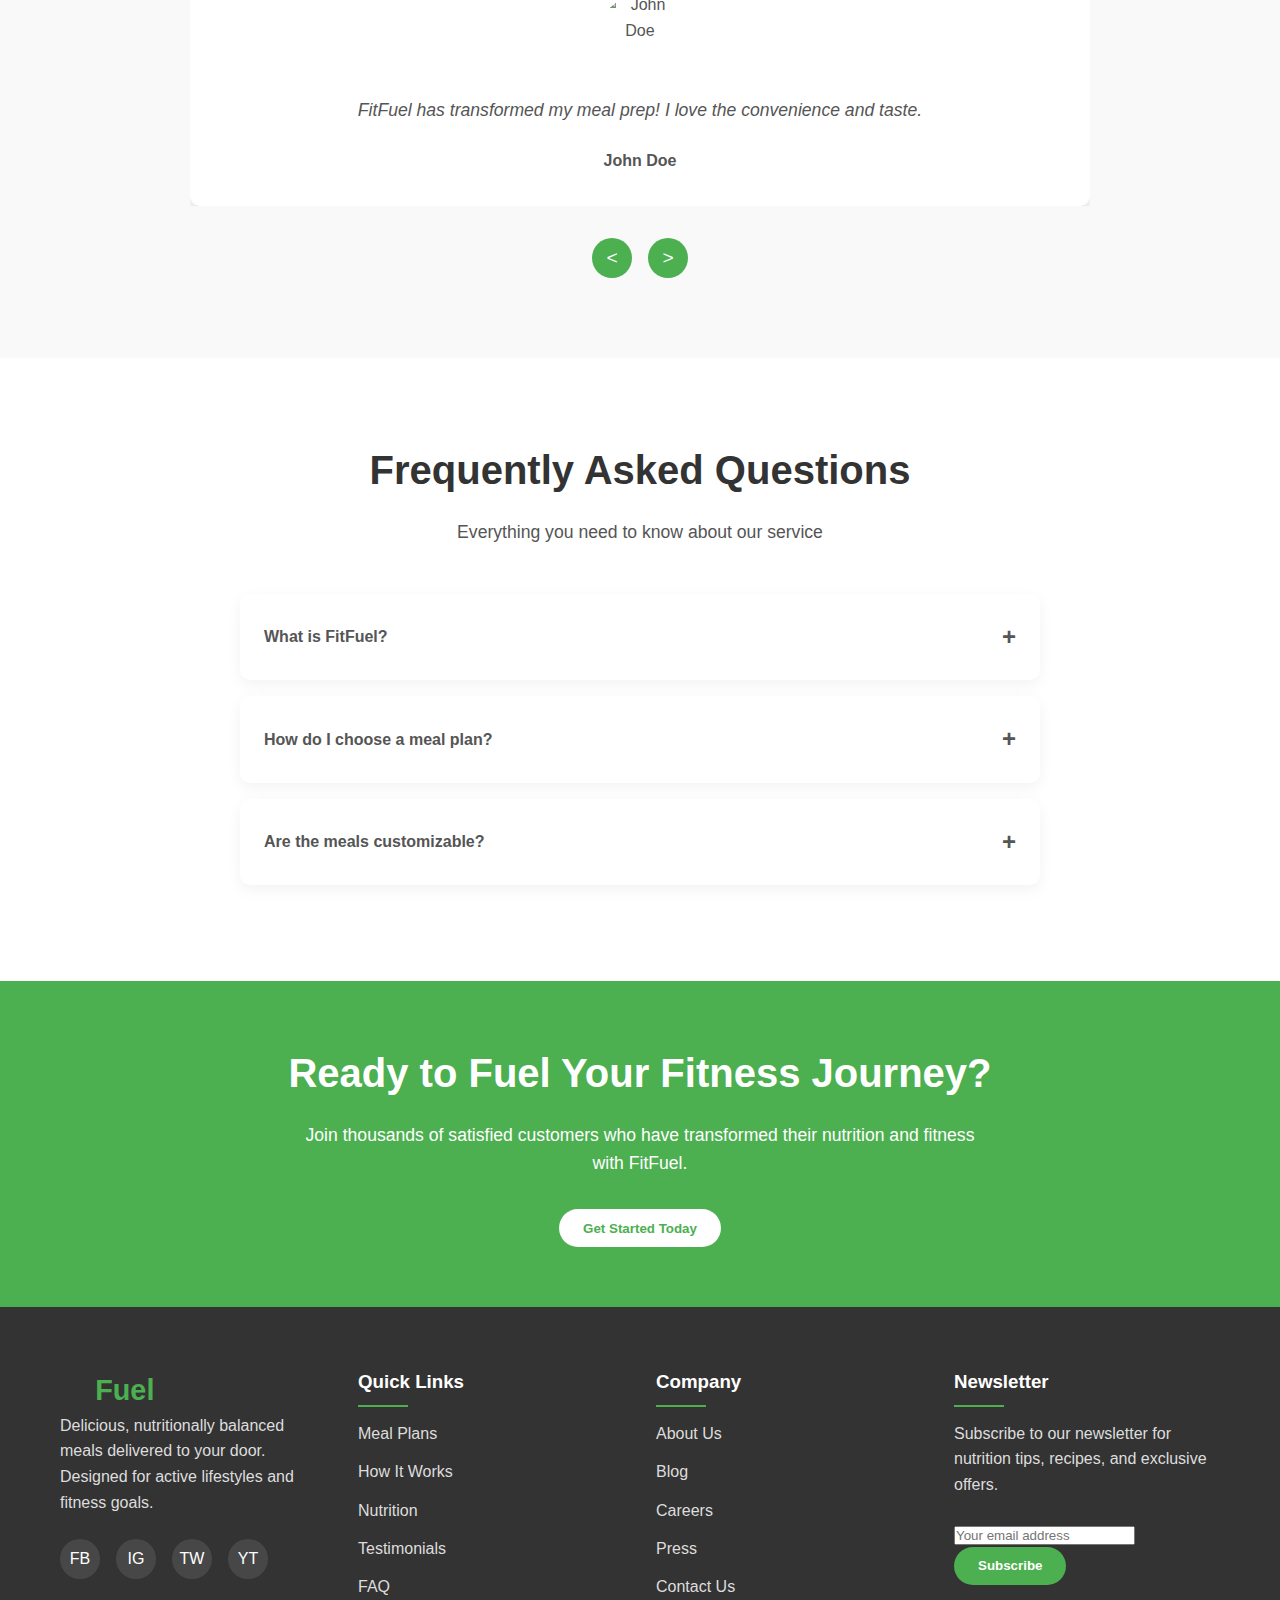
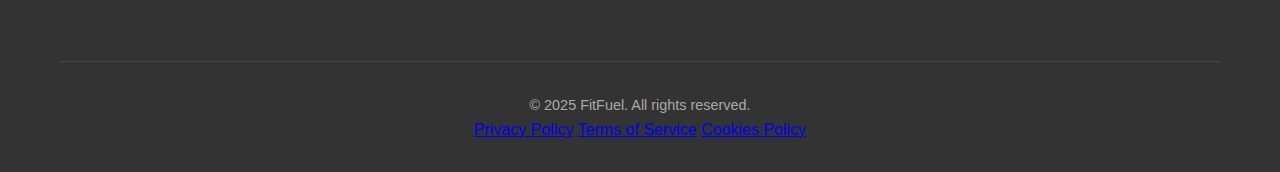
==== commit f073d0c2: "Update vivek.html" ====
--- a/vivek.html
+++ b/vivek.html
@@ -42,7 +42,7 @@
                 </div>
             </div>
             <div class="hero-image">
-                <img src="c:\Users\inspiron\Downloads\images.jpeg" alt="Fitness meal prep">
+                <img src="\images.jpeg" alt="Fitness meal prep">
             </div>
         </div>
     </section>
@@ -99,7 +99,7 @@
             <div class="nutrition-grid">
                 <div class="nutrition-item">
                     <div class="nutrition-icon">
-                        <img src="c:\Users\inspiron\Downloads\download (1).jpeg" alt="Protein">
+                        <img src="\Downloads\download (1).jpeg" alt="Protein">
                     </div>
                     <h3>High Protein</h3>
                     <p>Our meals are packed with lean proteins to support muscle growth and recovery.</p>
@@ -138,7 +138,7 @@
                 </div>
                 <div class="nutrition-item">
                     <div class="nutrition-icon">
-                        <img src="c:\Users\inspiron\Downloads\images (1).jpeg" alt="Fresh">
+                        <img src="\images (1).jpeg" alt="Fresh">
                     </div>
                     <h3>Fresh Ingredients</h3>
                     <p>We use only the freshest, high-quality ingredients in all our meals.</p>
@@ -161,7 +161,7 @@
                 </div>
                 <div class="nutrition-item">
                     <div class="nutrition-icon">
-                        <img src="c:\Users\inspiron\Downloads\download (2).jpeg" alt="No Additives">
+                        <img src="\download (2).jpeg" alt="No Additives">
                     </div>
                     <h3>No Additives</h3>
                     <p>Free from artificial preservatives, colors, and flavor enhancers.</p>
@@ -327,16 +327,7 @@
         // TODO: Add SDKs for Firebase products that you want to use
         // https://firebase.google.com/docs/web/setup#available-libraries
       
-        // Your web app's Firebase configuration
-        // For Firebase JS SDK v7.20.0 and later, measurementId is optional
-        const firebaseConfig = {
-          apiKey: "AIzaSyDyGTWlNUMv3G-5xr47PpGtTh04ePI0IJM",
-          authDomain: "foodapp-542e2.firebaseapp.com",
-          projectId: "foodapp-542e2",
-          storageBucket: "foodapp-542e2.firebasestorage.app",
-          messagingSenderId: "521118827564",
-          appId: "1:521118827564:web:bfb99c21165d8ce6b13d89",
-          measurementId: "G-4BSGJHF1T6"
+   
         };
       
         // Initialize Firebase
@@ -344,4 +335,4 @@
         const analytics = getAnalytics(app);
       </script>
 </body>
-</html>+</html>
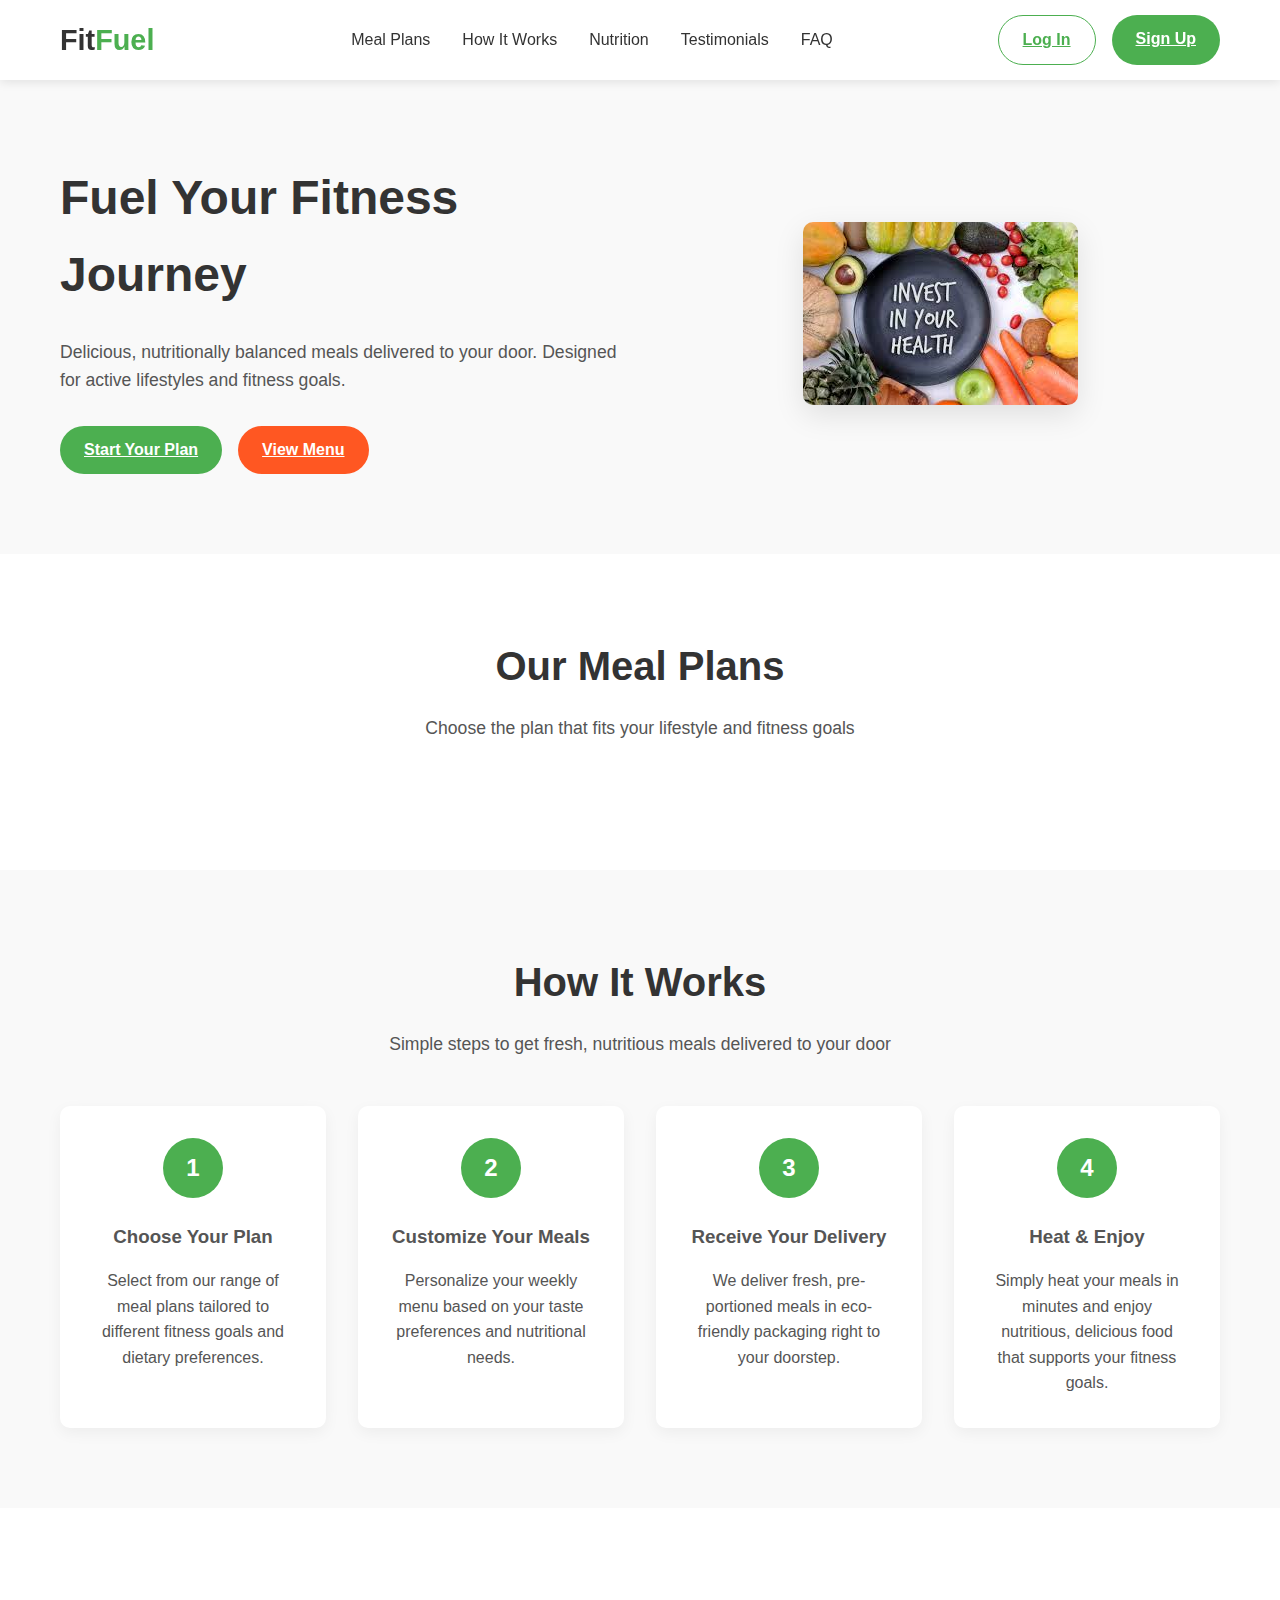
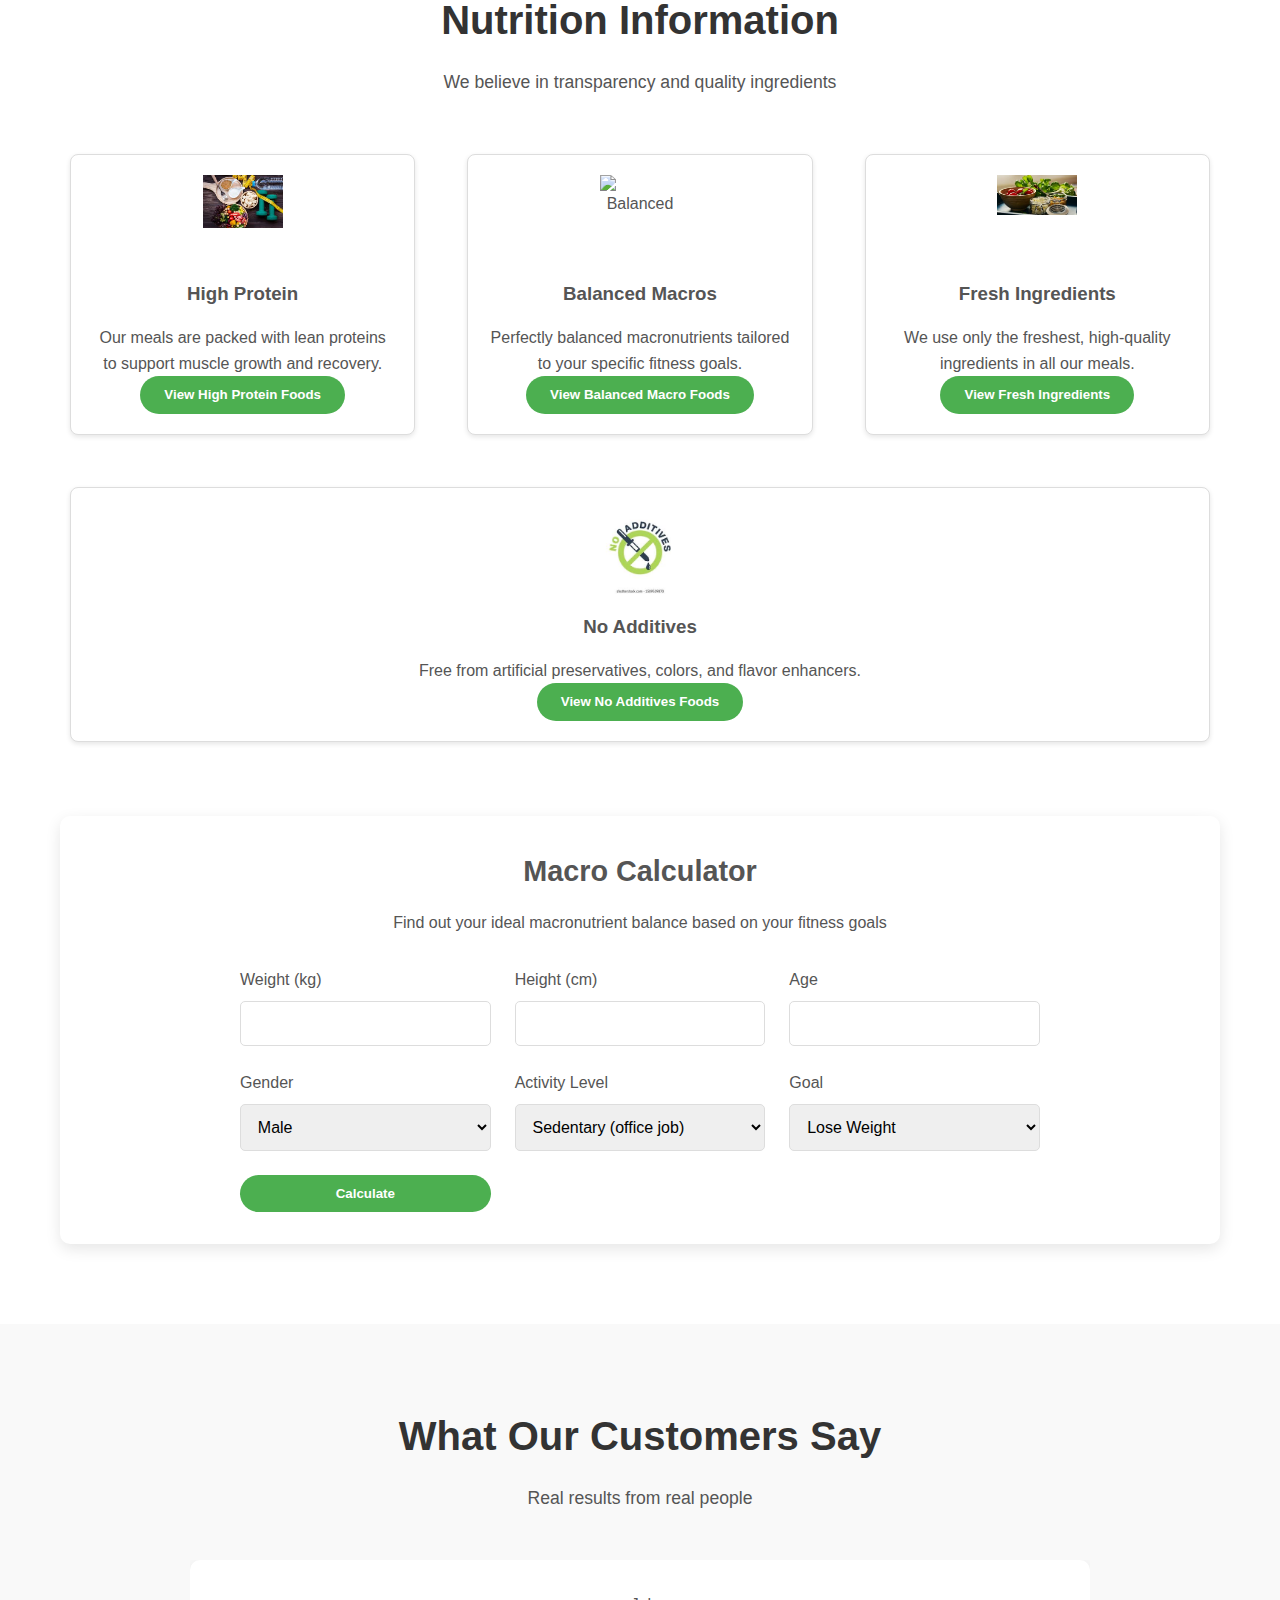
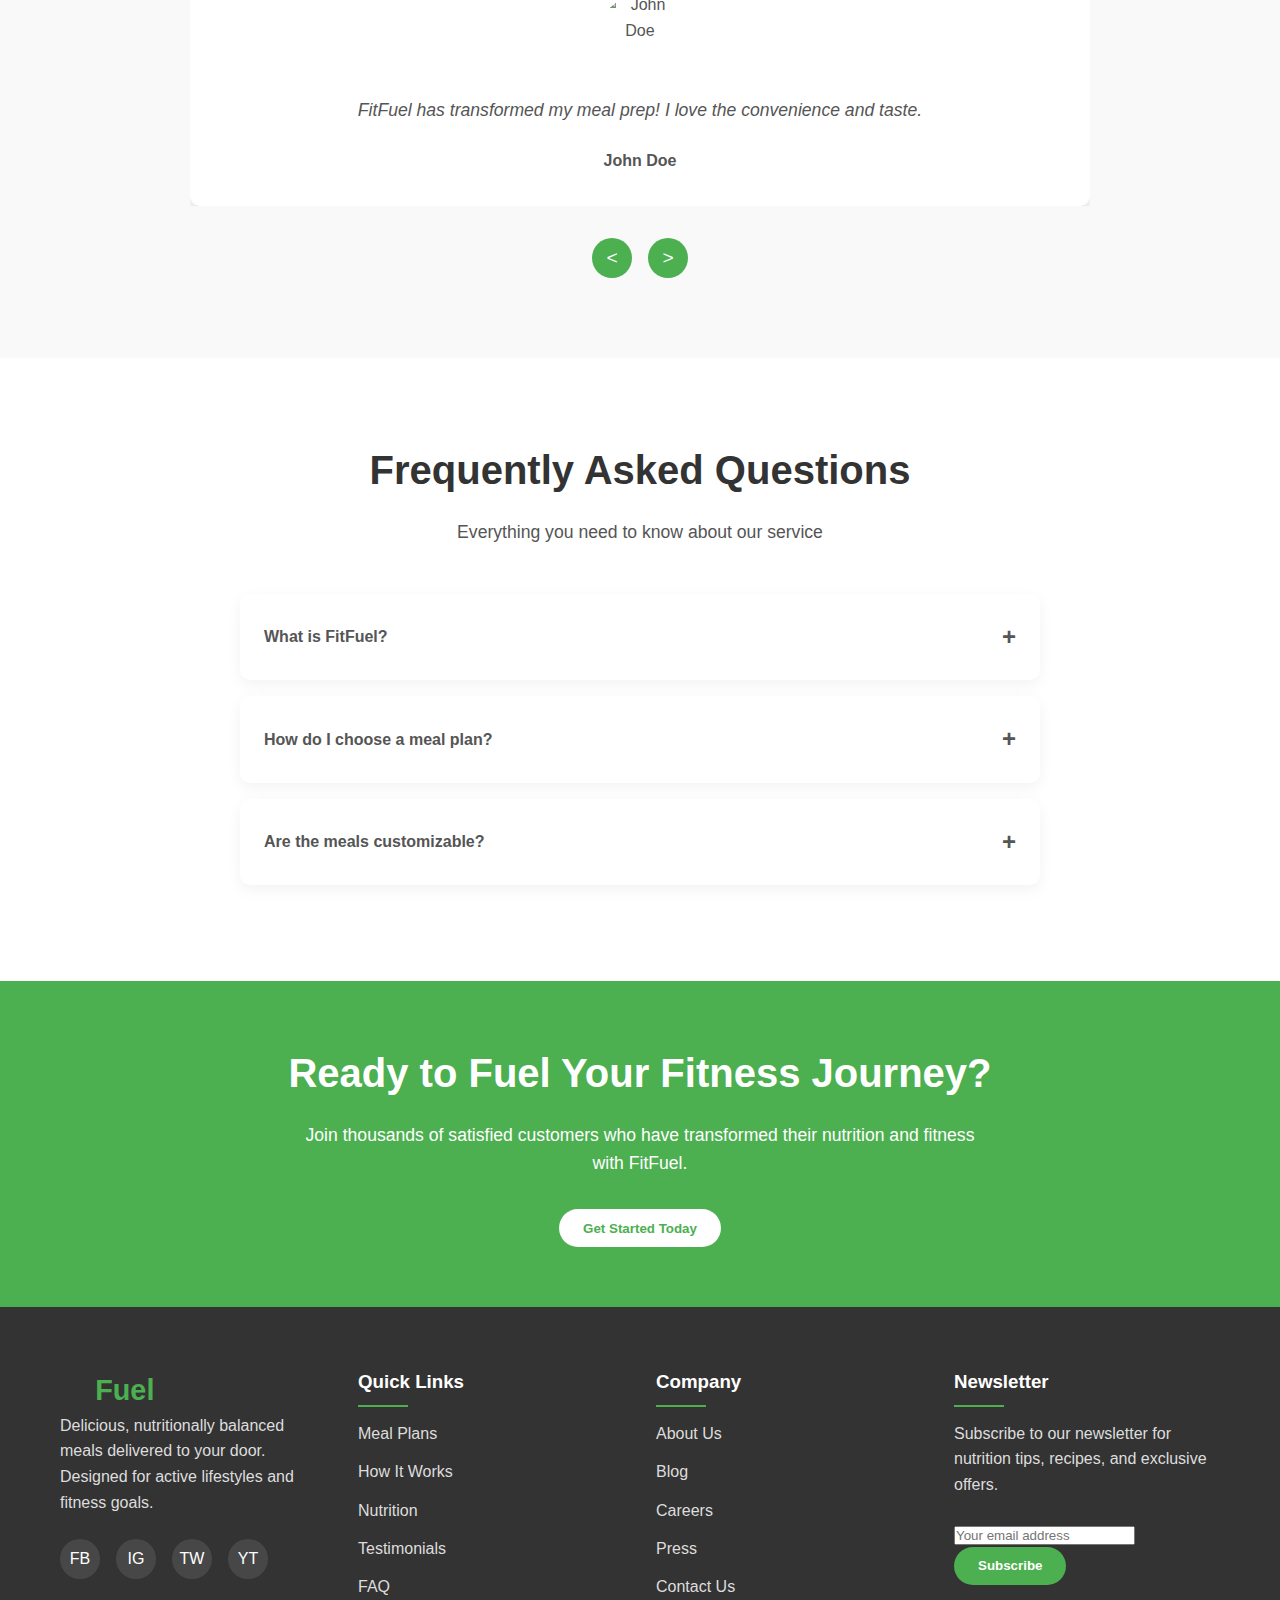
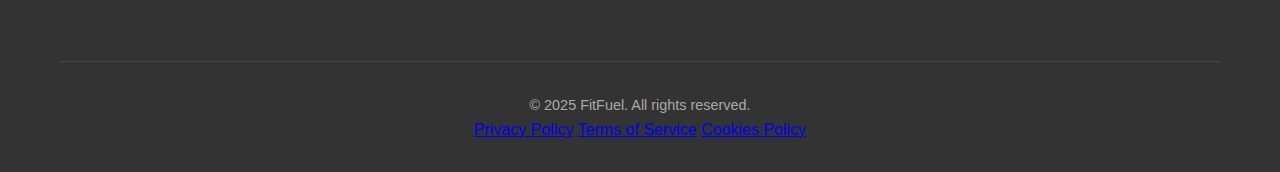
==== commit 74050d60: "Update vivek.html" ====
--- a/vivek.html
+++ b/vivek.html
@@ -42,7 +42,7 @@
                 </div>
             </div>
             <div class="hero-image">
-                <img src="\images.jpeg" alt="Fitness meal prep">
+                <img src="images.jpeg" alt="Fitness meal prep">
             </div>
         </div>
     </section>
@@ -99,7 +99,7 @@
             <div class="nutrition-grid">
                 <div class="nutrition-item">
                     <div class="nutrition-icon">
-                        <img src="\Downloads\download (1).jpeg" alt="Protein">
+                        <img src="download (1).jpeg" alt="Protein">
                     </div>
                     <h3>High Protein</h3>
                     <p>Our meals are packed with lean proteins to support muscle growth and recovery.</p>
@@ -138,7 +138,7 @@
                 </div>
                 <div class="nutrition-item">
                     <div class="nutrition-icon">
-                        <img src="\images (1).jpeg" alt="Fresh">
+                        <img src="images (1).jpeg" alt="Fresh">
                     </div>
                     <h3>Fresh Ingredients</h3>
                     <p>We use only the freshest, high-quality ingredients in all our meals.</p>
@@ -161,7 +161,7 @@
                 </div>
                 <div class="nutrition-item">
                     <div class="nutrition-icon">
-                        <img src="\download (2).jpeg" alt="No Additives">
+                        <img src="download (2).jpeg" alt="No Additives">
                     </div>
                     <h3>No Additives</h3>
                     <p>Free from artificial preservatives, colors, and flavor enhancers.</p>
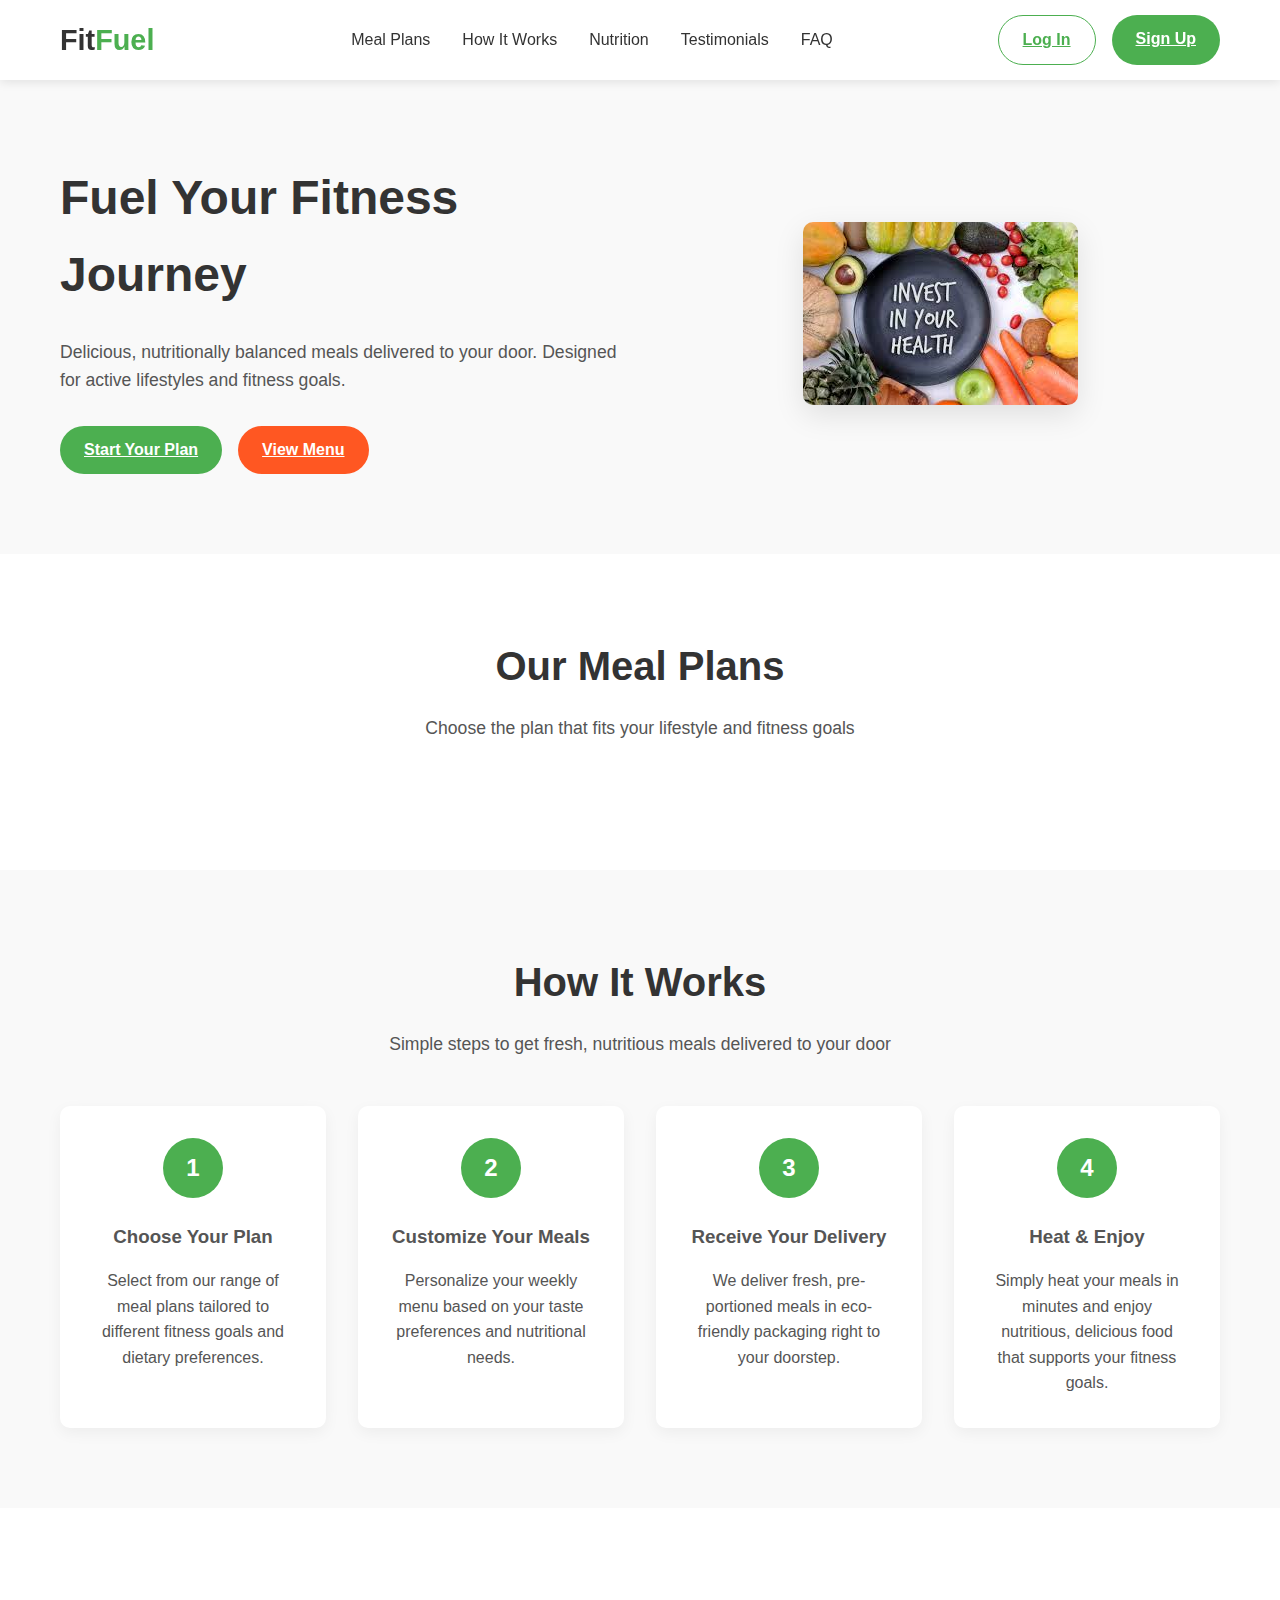
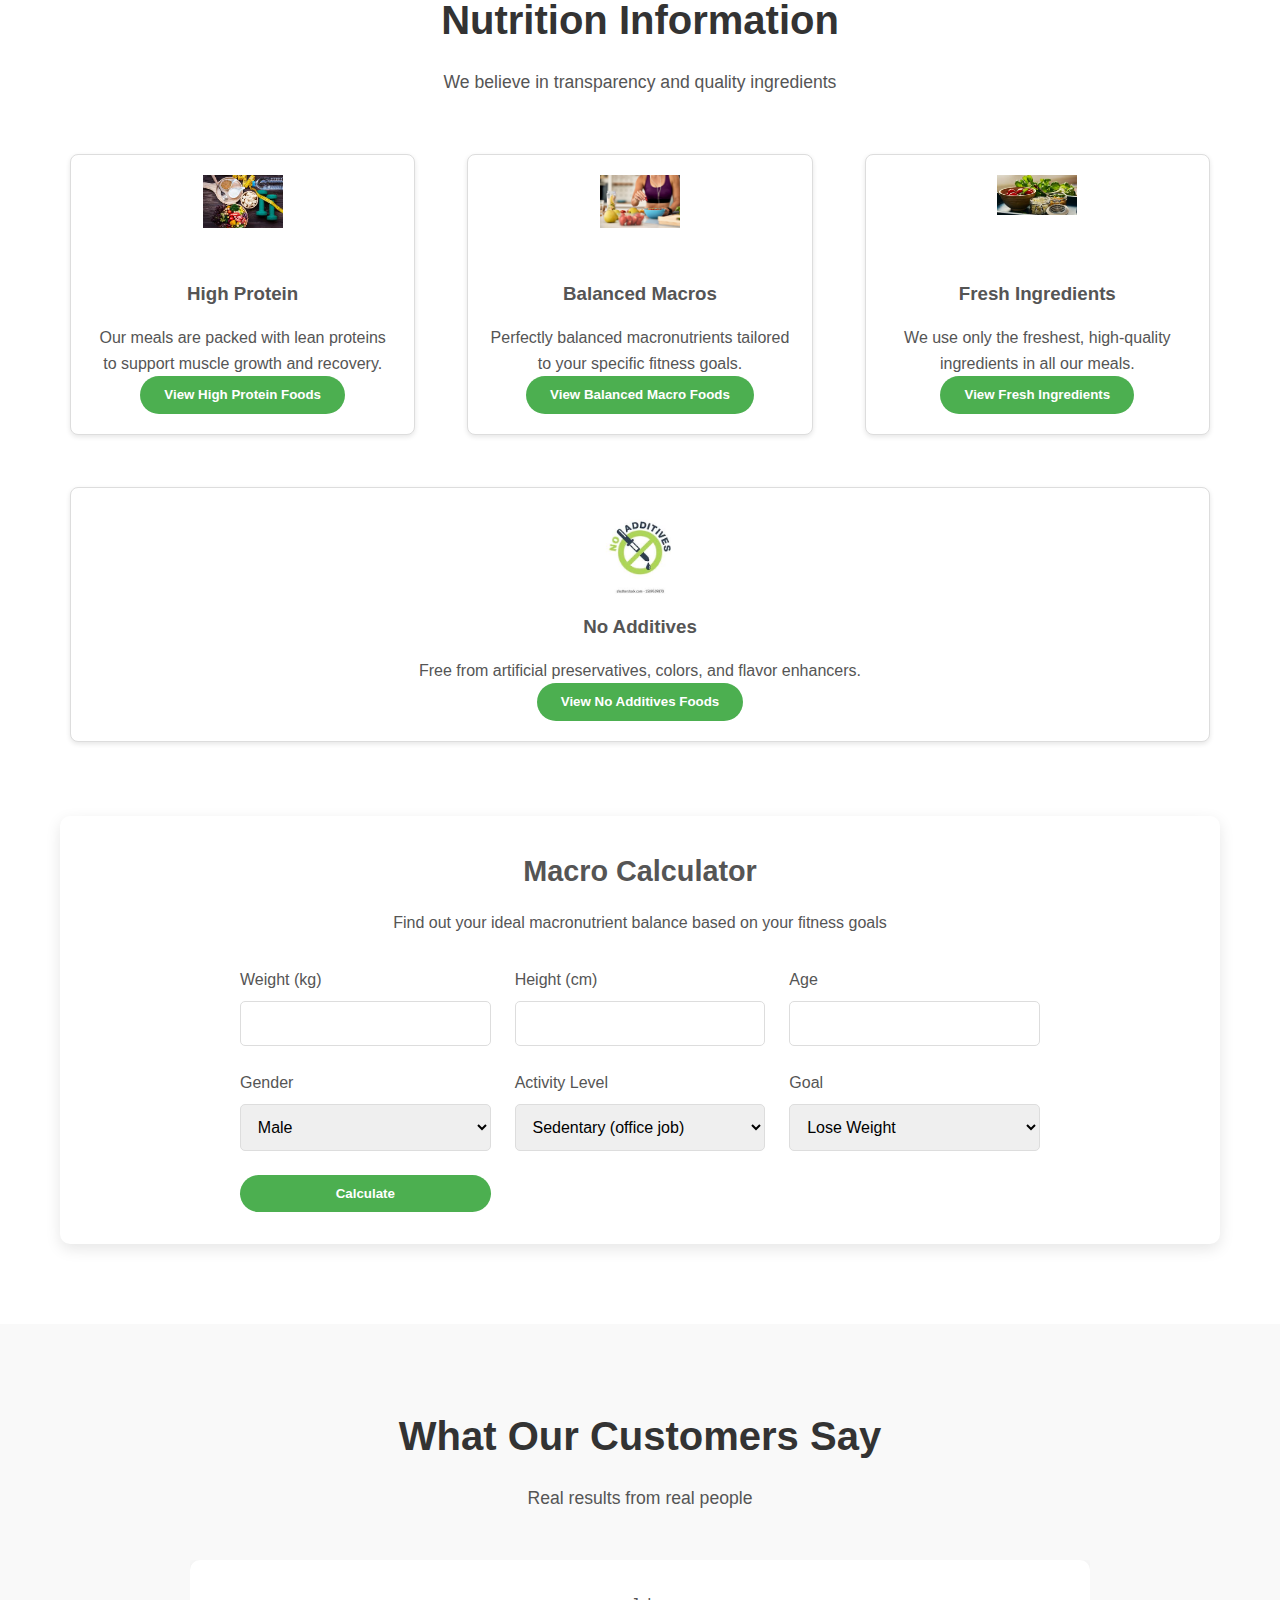
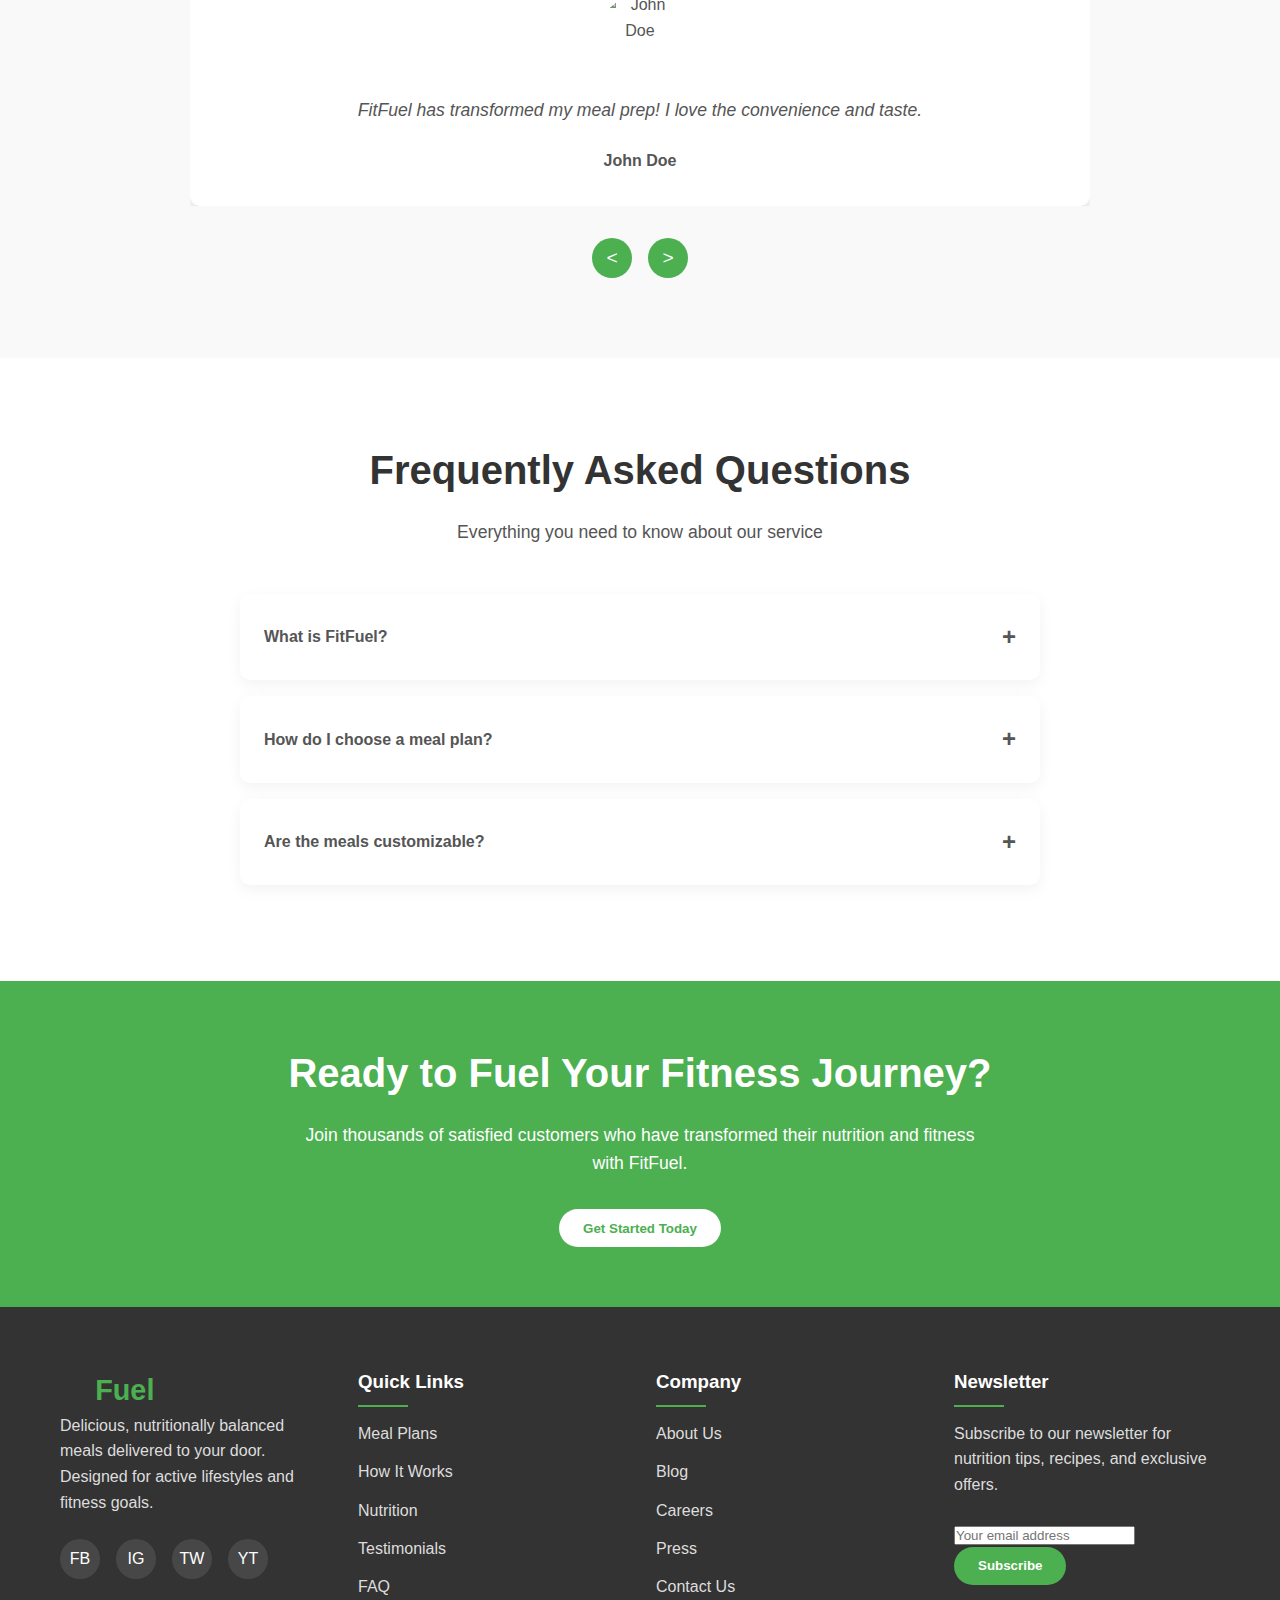
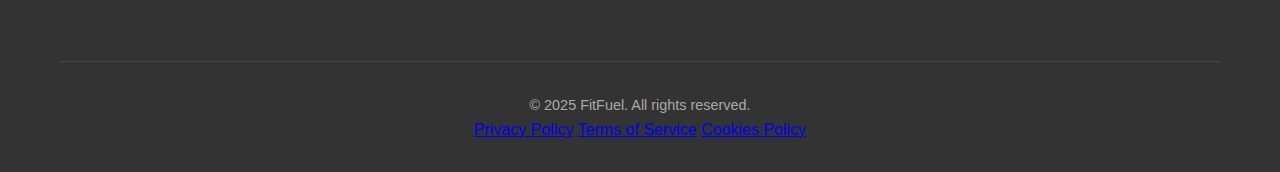
==== commit fd35a405: "Update vivek.html" ====
--- a/vivek.html
+++ b/vivek.html
@@ -120,7 +120,7 @@
                 </div>
                 <div class="nutrition-item">
                     <div class="nutrition-icon">
-                        <img src="c:\Users\inspiron\Downloads\closeup-athletic-woman-adding-strawberries-while-making-fruit-salad-kitchen_637285-6186.avif" alt="Balanced">
+                        <img src="closeup-athletic-woman-adding-strawberries-while-making-fruit-salad-kitchen_637285-6186.avif" alt="Balanced">
                     </div>
                     <h3>Balanced Macros</h3>
                     <p>Perfectly balanced macronutrients tailored to your specific fitness goals.</p>
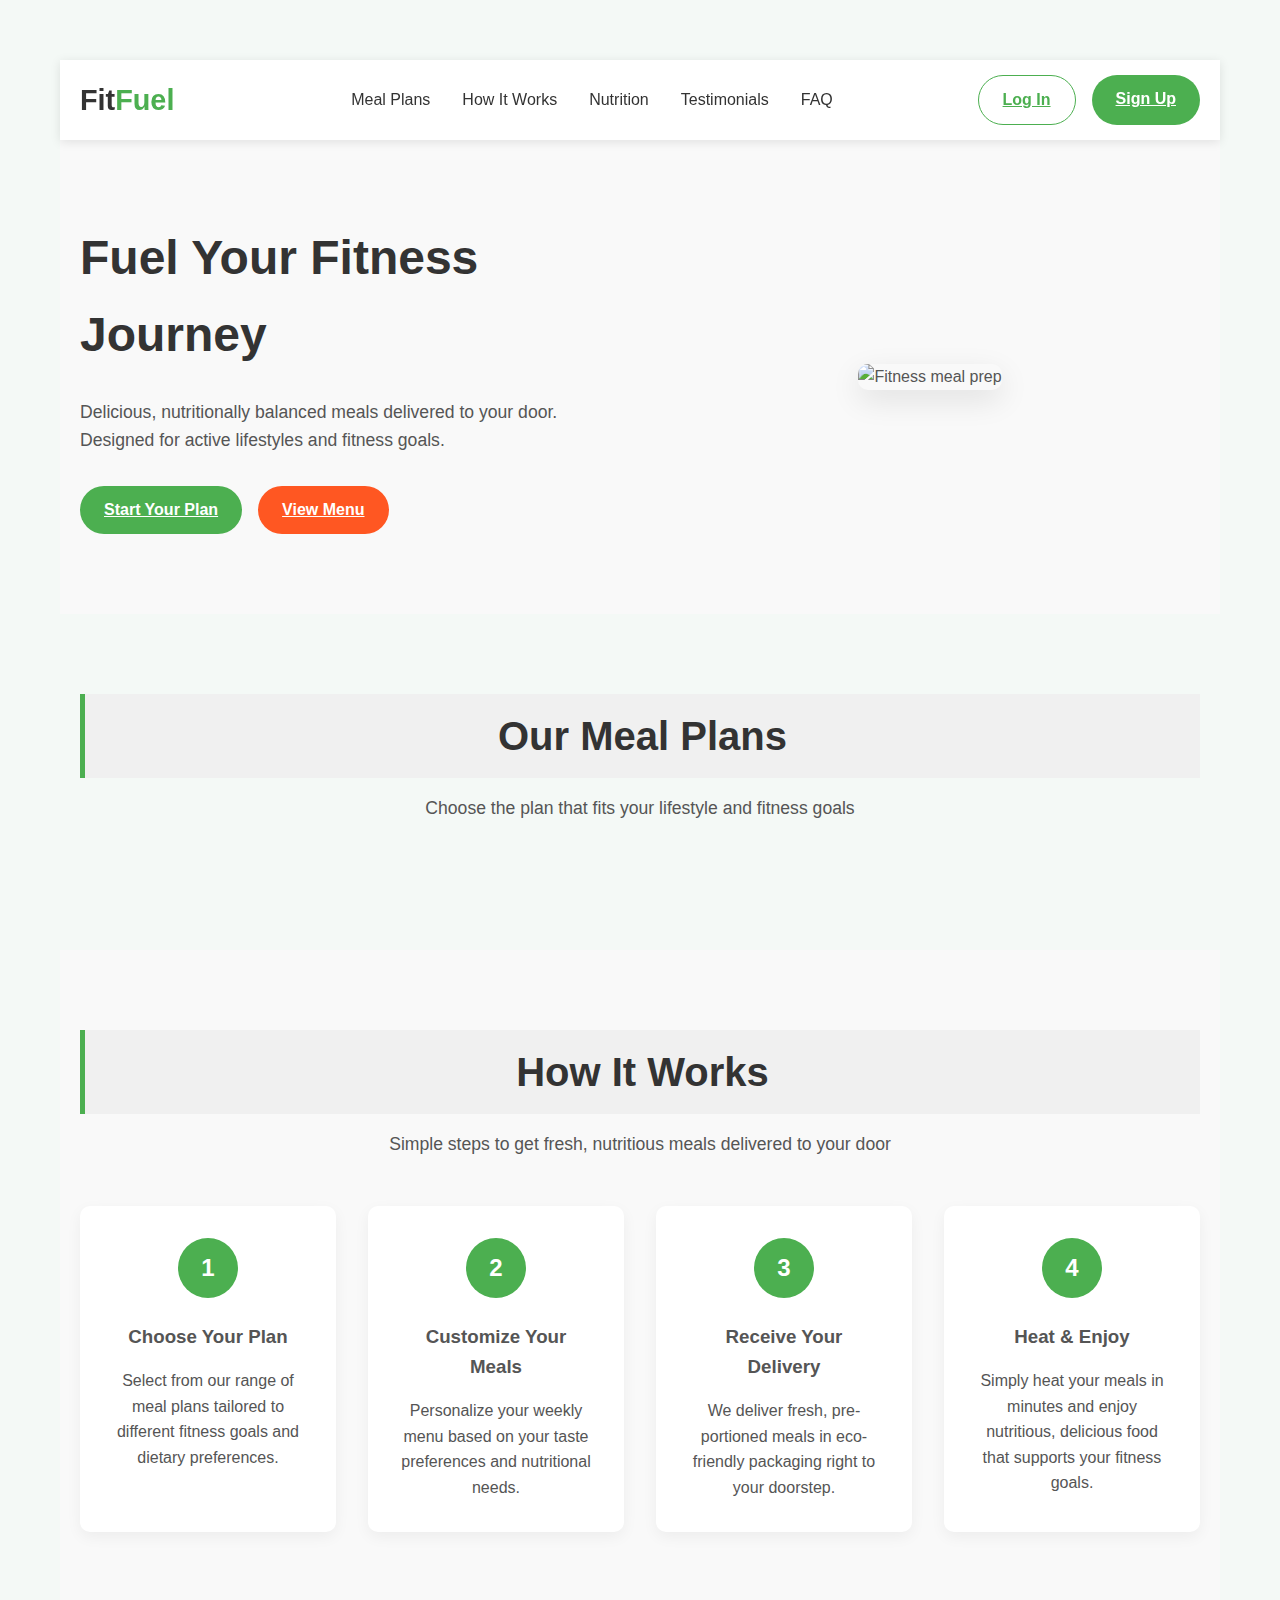
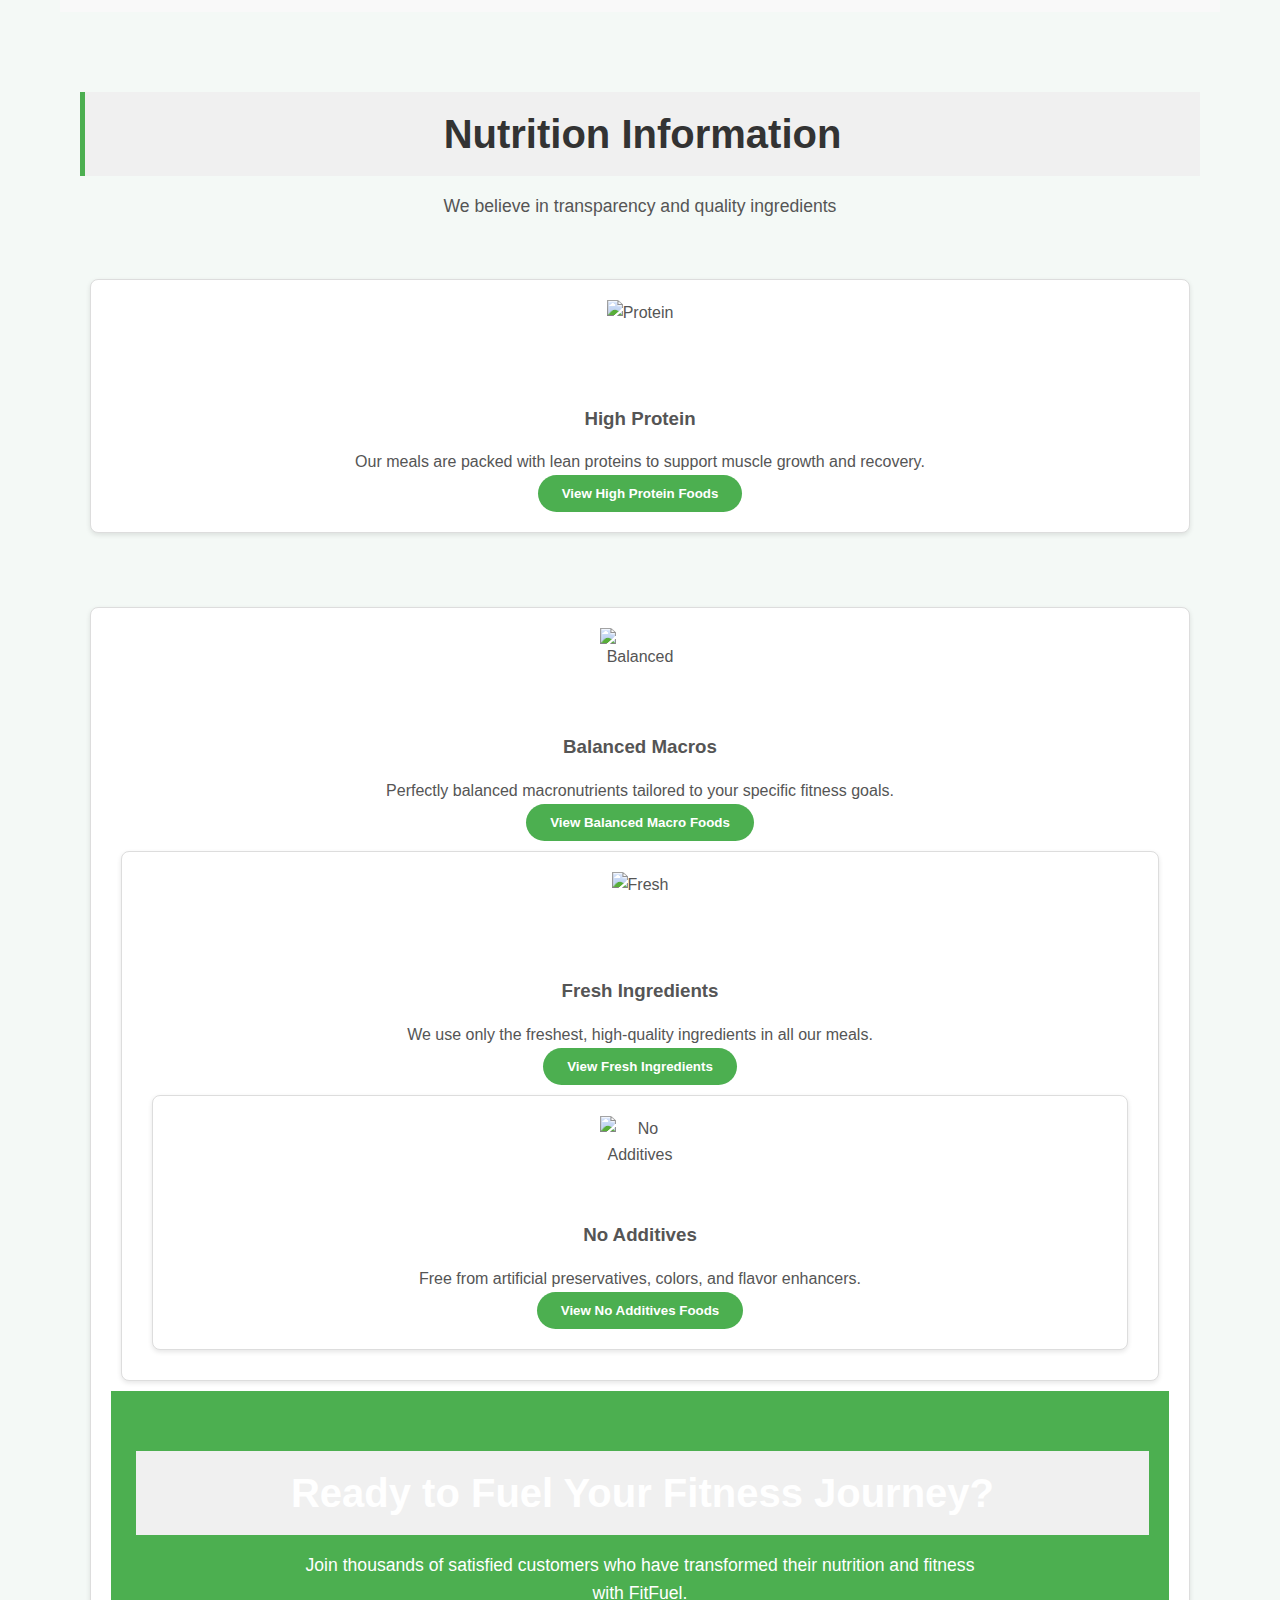
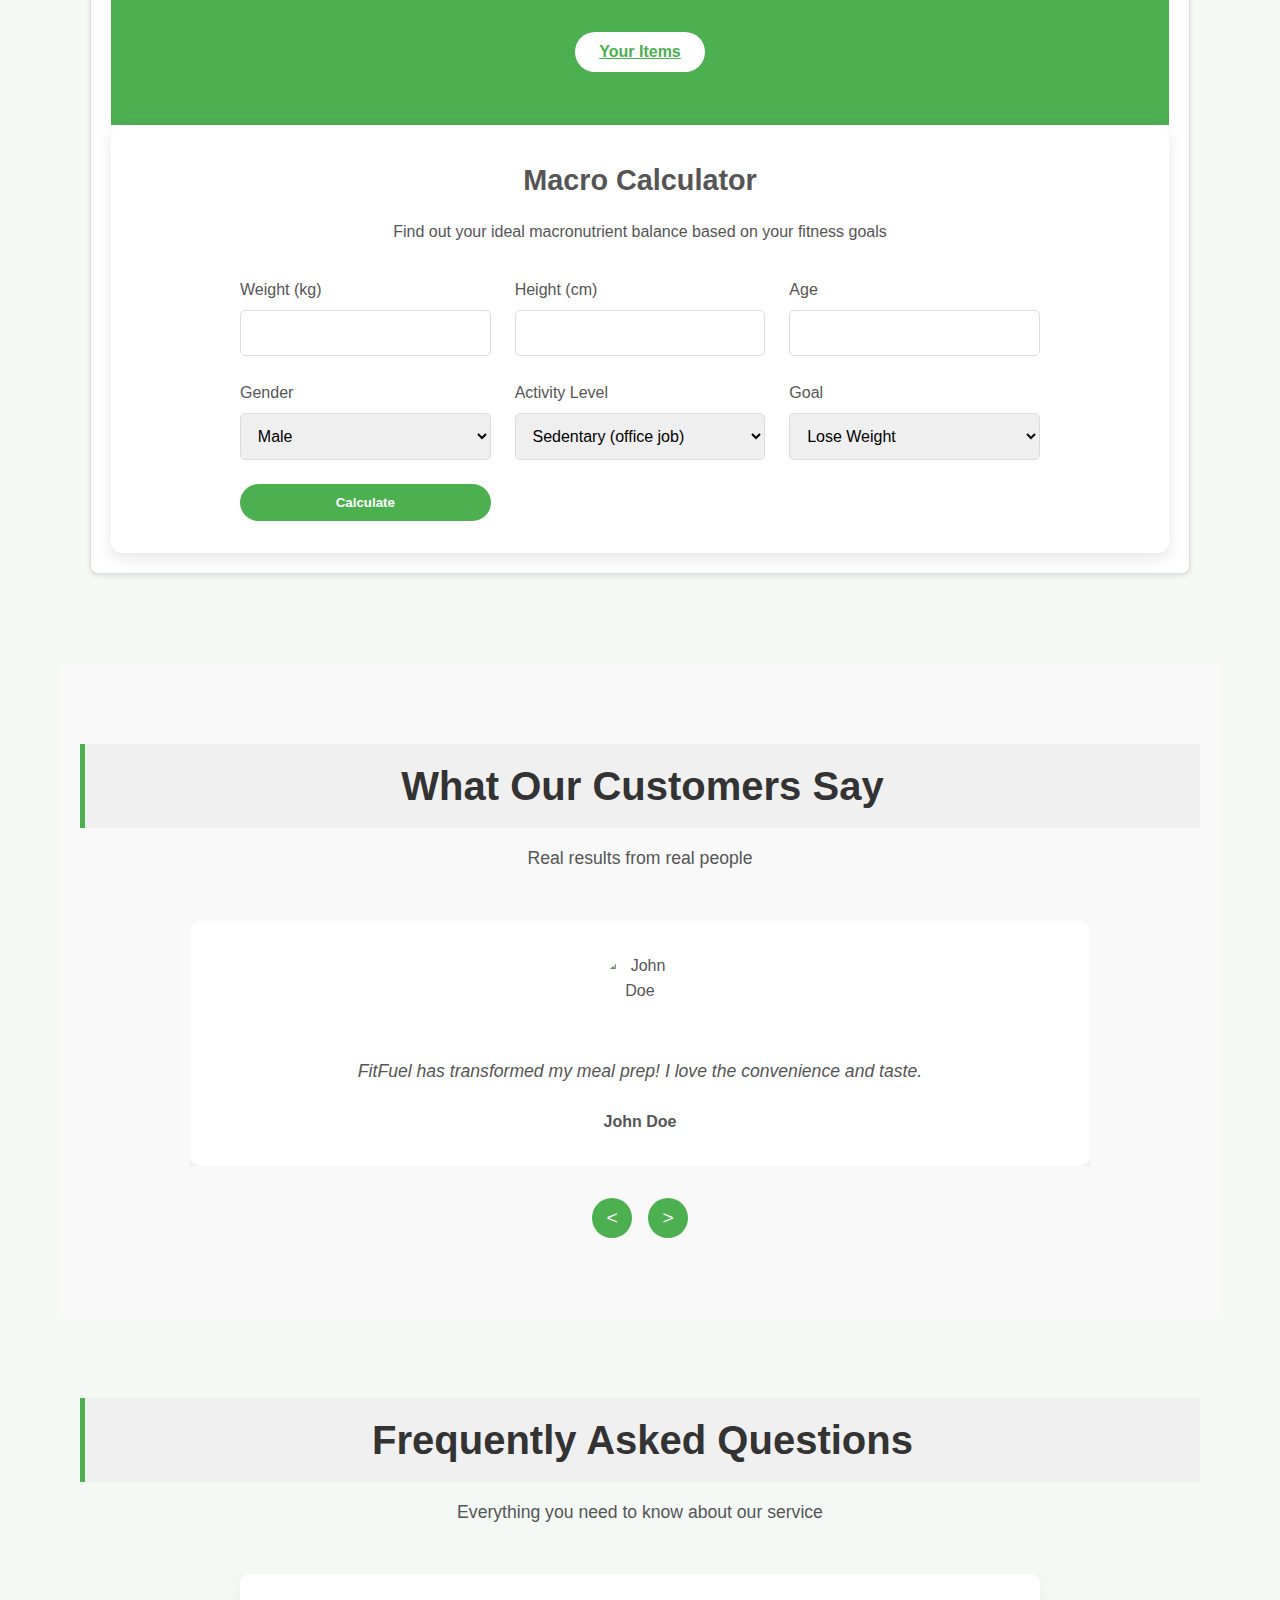
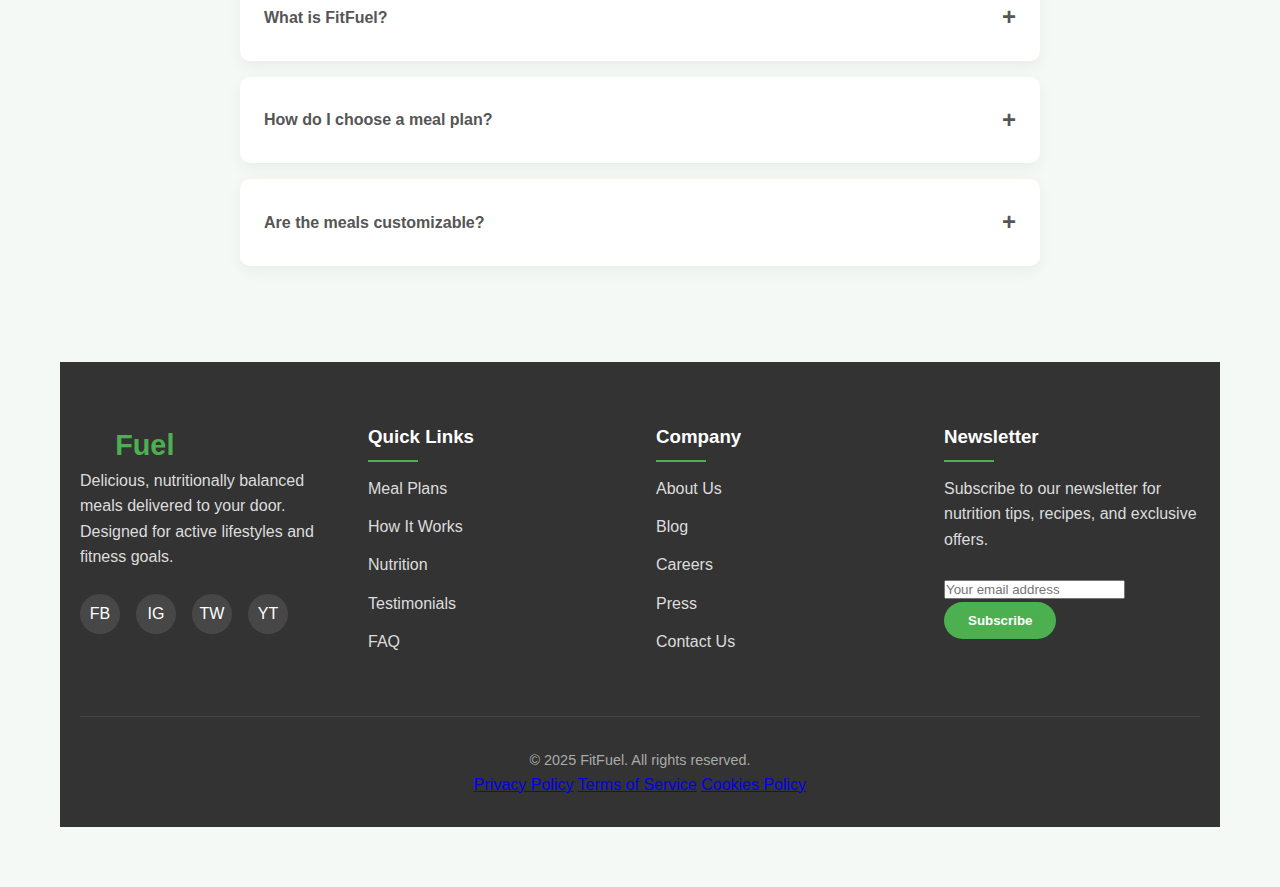
==== commit 15612474: "Add files via upload" ====
--- a/vivek.html
+++ b/vivek.html
@@ -42,7 +42,7 @@
                 </div>
             </div>
             <div class="hero-image">
-                <img src="images.jpeg" alt="Fitness meal prep">
+                <img src="c:\Users\inspiron\Downloads\images.jpeg" alt="Fitness meal prep">
             </div>
         </div>
     </section>
@@ -99,69 +99,639 @@
             <div class="nutrition-grid">
                 <div class="nutrition-item">
                     <div class="nutrition-icon">
-                        <img src="download (1).jpeg" alt="Protein">
+                        <img src="c:\Users\inspiron\Downloads\download (1).jpeg" alt="Protein">
                     </div>
                     <h3>High Protein</h3>
                     <p>Our meals are packed with lean proteins to support muscle growth and recovery.</p>
                     <button class="btn primary-btn" id="highProteinBtn">View High Protein Foods</button>
                     <div class="high-protein-foods" id="highProteinFoods" style="display: none;">
                         <h3>High Protein Foods</h3>
-                        <ul>
-                            <li>Chicken Breast</li>
-                            <li>Salmon</li>
-                            <li>Turkey Breast</li>
-                            <li>Lean Beef</li>
-                            <li>Lentils</li>
-                            <li>Greek Yogurt</li>
-                            <li>Eggs</li>
-                            <li>Quinoa</li>
-                        </ul>
-                    </div>
-                </div>
+                       <!DOCTYPE html>
+                        <html lang="en">
+                        <head>
+                          <meta charset="UTF-8">
+                          <title>Cheapest High Protein Foods in India</title>
+                          <style>
+                            body {
+                              font-family: Arial, sans-serif;
+                              margin: 40px;
+                            }
+                            h2 {
+                              background-color: #f0f0f0;
+                              padding: 10px;
+                              border-left: 5px solid #4CAF50;
+                            }
+                            table {
+                              width: 100%;
+                              border-collapse: collapse;
+                              margin-bottom: 40px;
+                            }
+                            th, td {
+                              border: 1px solid #cccccc;
+                              padding: 10px;
+                              text-align: center;
+                            }
+                            th {
+                              background-color: #4CAF50;
+                              color: white;
+                            }
+                            tr:nth-child(even) {
+                              background-color: #f9f9f9;
+                            }
+                            button {
+                              padding: 6px 10px;
+                              background-color: #2196F3;
+                              color: white;
+                              border: none;
+                              border-radius: 4px;
+                              cursor: pointer;
+                            }
+                            button:hover {
+                              background-color: #0b7dda;
+                            }
+                          </style>
+                         </head>
+                         <body>
+                        
+                           <h2>🥦 Cheapest High-Protein Vegetarian Foods in India</h2>
+                           <table>
+                             <tr>
+                               <th>Food Item</th>
+                              <th>Protein / 100g</th>
+                              <th>Price / 100g (₹)</th>
+                              <th>₹ per 1g Protein</th>
+                              <th>Notes</th>
+                              <th>Chart</th>
+                            </tr>
+                            <tr>
+                              <td>Soya Chunks</td><td>52g</td><td>₹10</td><td>₹0.19</td><td>Very high in protein, low cost</td><td><button class="btn primary-btn" onclick="addToChart('Soya Chunks', '52g', '₹10', 'Very high in protein, low cost')">📊 Add Chart</button></td>
+                            </tr>
+                            <tr>
+                              <td>Lentils (Dal)</td><td>20g</td><td>₹10</td><td>₹0.50</td><td>Moong, Masoor, Urad etc.<</td><td><button class="btn primary-btn" onclick="addToChart('Soya Chunks', '52g', '₹10', 'Very high in protein, low cost')">📊 Add Chart</button></td>
+                            </tr>
+                            <tr>
+                              <td>Chana Sattu</td><td>23g</td><td>₹15</td><td>₹0.65</td><td>Good for shakes and batters</td> <td>
+                                <button class="btn primary-btn" onclick="addToChart('Chana Sattu', '23g', '₹15', 'Good for shakes and batters')">📊 Add Chart</button>
+                            </td>
+                            </tr>
+                            <tr>
+                              <tr>
+                                <td>Peanuts</td>
+                                <td>26g</td>
+                                <td>₹12</td>
+                                <td>₹0.46</td>
+                                <td>Great snack, high in fats too</td>
+                                <td>
+                                    <button class="btn primary-btn" onclick="addToChart('Peanuts', '26g', '₹12', 'Great snack, high in fats too')">📊 Add Chart</button>
+                                </td>
+                            </tr>
+                            <tr>
+                              <td>Tofu</td>
+                              <td>15g</td>
+                              <td>₹35</td>
+                              <td>₹2.33</td>
+                              <td>Vegan, soft in texture</td>
+                              <td>
+                                  <button class="btn primary-btn" onclick="addToChart('Tofu', '15g', '₹35', 'Vegan, soft in texture')">📊 Add Chart</button>
+                              </td>
+                          </tr>
+                          <tr>
+                            <td>Homemade Paneer</td>
+                            <td>18g</td>
+                            <td>₹18</td>
+                            <td>₹1.00</td>
+                            <td>Easy to make from milk</td>
+                            <td>
+                                <button class="btn primary-btn" onclick="addToChart('Homemade Paneer', '18g', '₹18', 'Easy to make from milk')">📊 Add Chart</button>
+                            </td>
+                         </tr>
+                         <tr>
+                            <td>Oats</td>
+                            <td>12g</td>
+                            <td>₹18</td>
+                            <td>₹1.50</td>
+                            <td>Great breakfast food</td>
+                            <td>
+                                <button class="btn primary-btn" onclick="addToChart('Oats', '12g', '₹18', 'Great breakfast food')">📊 Add Chart</button>
+                            </td>
+                         </tr>
+                         <tr>
+                            <td>Green Peas</td>
+                            <td>7.2g</td>
+                            <td>₹6</td>
+                            <td>₹0.83</td>
+                            <td>Fresh or frozen</td>
+                            <td>
+                                <button class="btn primary-btn" onclick="addToChart('Green Peas', '7.2g', '₹6', 'Fresh or frozen')">📊 Add Chart</button>
+                            </td>
+                         </tr>
+                        
+                          <h2>🍗 Cheapest High-Protein Non-Vegetarian Foods in India</h2>
+                          <table>
+                            <tr>
+                              <th>Food Item</th>
+                              <th>Protein / 100g</th>
+                              <th>Price / 100g (₹)</th>
+                              <th>₹ per 1g Protein</th>
+                              <th>Notes</th>
+                              <th>Chart</th>
+                            </tr>
+                            <tr>
+                              <td>Eggs</td>
+                              <td>6g per egg</td>
+                              <td>₹5 per egg</td>
+                              <td>₹0.83</td>
+                              <td>Top value protein</td>
+                              <td>
+                                  <button class="btn primary-btn" onclick="addToChart('Eggs', '6g per egg', '₹5 per egg', 'Top value protein')">📊 Add Chart</button>
+                              </td>
+                          </tr>
+                          <tr>
+                              <td>Chicken Breast</td>
+                              <td>31g</td>
+                              <td>₹35</td>
+                              <td>₹1.13</td>
+                              <td>Best lean meat</td>
+                              <td>
+                                  <button class="btn primary-btn" onclick="addToChart('Chicken Breast', '31g', '₹35', 'Best lean meat')">📊 Add Chart</button>
+                              </td>
+                          </tr>
+                          <tr>
+                              <td>Milk (500ml)</td>
+                              <td>17g</td>
+                              <td>₹20</td>
+                              <td>₹1.18</td>
+                              <td>Whey + casein blend</td>
+                              <td>
+                                  <button class="btn primary-btn" onclick="addToChart('Milk (500ml)', '17g', '₹20', 'Whey + casein blend')">📊 Add Chart</button>
+                              </td>
+                          </tr>
+                          <tr>
+                              <td>Rohu/Katla Fish</td>
+                              <td>22g</td>
+                              <td>₹50</td>
+                              <td>₹2.27</td>
+                              <td>Freshwater fish</td>
+                              <td>
+                                  <button class="btn primary-btn" onclick="addToChart('Rohu/Katla Fish', '22g', '₹50', 'Freshwater fish')">📊 Add Chart</button>
+                              </td>
+                          </tr>
+                          </table>
+                        
+                         </body>
+                         </html>
+                        
+                         </body>
+                         </html>
+                      </div>
+                </div>
+              </div>
                 <div class="nutrition-item">
                     <div class="nutrition-icon">
-                        <img src="closeup-athletic-woman-adding-strawberries-while-making-fruit-salad-kitchen_637285-6186.avif" alt="Balanced">
+                        <img src="c:\Users\inspiron\Downloads\closeup-athletic-woman-adding-strawberries-while-making-fruit-salad-kitchen_637285-6186.avif" alt="Balanced">
                     </div>
                     <h3>Balanced Macros</h3>
                     <p>Perfectly balanced macronutrients tailored to your specific fitness goals.</p>
                     <button class="btn primary-btn" id="balancedMacrosBtn">View Balanced Macro Foods</button>
                     <div class="balanced-macro-foods" id="balancedMacroFoods" style="display: none;">
                         <h3>Balanced Macro Foods</h3>
-                        <ul>
-                            <li>Grilled Chicken Breast with Brown Rice and Vegetables</li>
-                            <li>Baked Salmon with Sweet Potato and Green Beans</li>
-                            <li>Turkey and Avocado Wrap with Mixed Greens</li>
-                            <li>Quinoa and Black Bean Bowl with Grilled Chicken</li>
-                            <li>Stir-Fried Shrimp with Brown Rice and Mixed Vegetables</li>
-                        </ul>
-                    </div>
-                </div>
-                <div class="nutrition-item">
+                        <!DOCTYPE html>
+<html lang="en">
+<head>
+  <meta charset="UTF-8">
+  <title>Balanced Macronutrient Food Items in India</title>
+  <style>
+    body {
+      font-family: Arial, sans-serif;
+      margin: 40px;
+    }
+    h2 {
+      background-color: #f0f0f0;
+      padding: 10px;
+      border-left: 5px solid #4CAF50;
+    }
+    table {
+      width: 100%;
+      border-collapse: collapse;
+      margin-bottom: 40px;
+    }
+    th, td {
+      border: 1px solid #cccccc;
+      padding: 10px;
+      text-align: center;
+    }
+    th {
+      background-color: #4CAF50;
+      color: white;
+    }
+    tr:nth-child(even) {
+      background-color: #f9f9f9;
+    }
+    button {
+      padding: 6px 10px;
+      background-color: #2196F3;
+      color: white;
+      border: none;
+      border-radius: 4px;
+      cursor: pointer;
+    }
+    button:hover {
+      background-color: #0b7dda;
+    }
+  </style>
+</head>
+<body>
+
+  <h2>🥦 Balanced Macronutrient Vegetarian Food Items in India</h2>
+  <table>
+    <tr>
+      <th>Food Item</th>
+      <th>Quantity</th>
+      <th>Price (₹)</th>
+      <th>Notes</th>
+      <th>Chart</th>
+    </tr>
+    <tr>
+      <td>Tofu (Soy Protein)</td>
+      <td>200g</td>
+      <td>₹120</td>
+      <td>High in protein, a great meat alternative.</td>
+      <td>
+          <button class="btn primary-btn" onclick="addToChart('Tofu (Soy Protein)', '200g', '₹120', 'High in protein, a great meat alternative.')">📊 Add Chart</button>
+      </td>
+  </tr>
+  <tr>
+      <td>Paneer (Cottage Cheese)</td>
+      <td>200g</td>
+      <td>₹150</td>
+      <td>Protein-rich and a good source of healthy fats.</td>
+      <td>
+          <button class="btn primary-btn" onclick="addToChart('Paneer (Cottage Cheese)', '200g', '₹150', 'Protein-rich and a good source of healthy fats.')">📊 Add Chart</button>
+      </td>
+  </tr>
+  <tr>
+      <td>Chickpeas (Garbanzo Beans)</td>
+      <td>500g</td>
+      <td>₹80</td>
+      <td>Excellent source of protein and fiber.</td>
+      <td>
+          <button class="btn primary-btn" onclick="addToChart('Chickpeas (Garbanzo Beans)', '500g', '₹80', 'Excellent source of protein and fiber.')">📊 Add Chart</button>
+      </td>
+  </tr>
+  <tr>
+      <td>Lentils (Masoor Dal)</td>
+      <td>500g</td>
+      <td>₹60</td>
+      <td>High in protein, good for making dals and soups.</td>
+      <td>
+          <button class="btn primary-btn" onclick="addToChart('Lentils (Masoor Dal)', '500g', '₹60', 'High in protein, good for making dals and soups.')">📊 Add Chart</button>
+      </td>
+  </tr>
+  <tr>
+      <td>Quinoa</td>
+      <td>250g</td>
+      <td>₹280</td>
+      <td>Complete protein with all essential amino acids.</td>
+      <td>
+          <button class="btn primary-btn" onclick="addToChart('Quinoa', '250g', '₹280', 'Complete protein with all essential amino acids.')">📊 Add Chart</button>
+      </td>
+  </tr>
+  <tr>
+      <td>Oats</td>
+      <td>500g</td>
+      <td>₹150</td>
+      <td>High in fiber and helps in maintaining blood sugar levels.</td>
+      <td>
+          <button class="btn primary-btn" onclick="addToChart('Oats', '500g', '₹150', 'High in fiber and helps in maintaining blood sugar levels.')">📊 Add Chart</button>
+      </td>
+  </tr>
+  <tr>
+      <td>Spinach</td>
+      <td>200g</td>
+      <td>₹20</td>
+      <td>Packed with vitamins, minerals, and antioxidants.</td>
+      <td>
+          <button class="btn primary-btn" onclick="addToChart('Spinach', '200g', '₹20', 'Packed with vitamins, minerals, and antioxidants.')">📊 Add Chart</button>
+      </td>
+  </tr>
+  <tr>
+      <td>Almonds</td>
+      <td>100g</td>
+      <td>₹200</td>
+      <td>A healthy fat source, rich in protein and fiber.</td>
+      <td>
+          <button class="btn primary-btn" onclick="addToChart('Almonds', '100g', '₹200', 'A healthy fat source, rich in protein and fiber.')">📊 Add Chart</button>
+      </td>
+  </tr>
+  <tr>
+      <td>Greek Yogurt</td>
+      <td>200g</td>
+      <td>₹180</td>
+      <td>High in protein and probiotics.</td>
+      <td>
+          <button class="btn primary-btn" onclick="addToChart('greek yogurt','200g','₹180','High in protein and probiotics.')">📊 Add Chart</button>
+      </tr>
+  </table>
+
+  <h2>🍗 Balanced Macronutrient Non-Vegetarian Food Items in India</h2>
+  <table>
+    <tr>
+      <th>Food Item</th>
+      <th>Quantity</th>
+      <th>Price (₹)</th>
+      <th>Notes</th>
+      <th>Chart</th>
+    </tr>
+    <table>
+      <tr>
+          <td>Chicken Breast</td>
+          <td>500g</td>
+          <td>₹300</td>
+          <td>Lean source of protein, low in fat.</td>
+          <td><button class="btn primary-btn" onclick="addToChart('Chicken Breast', '500g', '₹300', 'Lean source of protein, low in fat.')">📊 Add Chart</button></td>
+      </tr>
+      <tr>
+          <td>Eggs</td>
+          <td>12 Eggs</td>
+          <td>₹70</td>
+          <td>Complete protein, rich in essential amino acids and healthy fats.</td>
+          <td><button class="btn primary-btn" onclick="addToChart('Eggs', '12 Eggs', '₹70', 'Complete protein, rich in essential amino acids and healthy fats.')">📊 Add Chart</button></td>
+      </tr>
+      <tr>
+          <td>Fish (Salmon)</td>
+          <td>500g</td>
+          <td>₹450</td>
+          <td>High in protein and omega-3 fatty acids.</td>
+          <td><button class="btn primary-btn" onclick="addToChart('Fish (Salmon)', '500g', '₹450', 'High in protein and omega-3 fatty acids.')">📊 Add Chart</button></td>
+      </tr>
+      <tr>
+          <td>Tuna (Canned)</td>
+          <td>200g</td>
+          <td>₹150</td>
+          <td>High in protein and omega-3, convenient for meals.</td>
+          <td><button class="btn primary-btn" onclick="addToChart('Tuna (Canned)', '200g', '₹150', 'High in protein and omega-3, convenient for meals.')">📊 Add Chart</button></td>
+      </tr>
+      <tr>
+          <td>Turkey Breast</td>
+          <td>500g</td>
+          <td>₹350</td>
+          <td>Lean, high-protein meat option.</td>
+          <td><button class="btn primary-btn" onclick="addToChart('Turkey Breast', '500g', '₹350', 'Lean, high-protein meat option.')">📊 Add Chart</button></td>
+      </tr>
+      <tr>
+          <td>Lean Lamb</td>
+          <td>500g</td>
+          <td>₹400</td>
+          <td>Protein-rich, source of iron and other micronutrients.</td>
+          <td><button class="btn primary-btn" onclick="addToChart('Lean Lamb', '500g', '₹400', 'Protein-rich, source of iron and other micronutrients.')">📊 Add Chart</button></td>
+      </tr>
+      <tr>
+          <td>Shrimp (Prawns)</td>
+          <td>200g</td>
+          <td>₹250</td>
+          <td>High in protein and low in fat.</td>
+          <td><button class="btn primary-btn" onclick="addToChart('Shrimp (Prawns)', '200g', '₹250', 'High in protein and low in fat.')">📊 Add Chart</button></td>
+      </tr>
+  </table>
+
+</body>
+</html>
+
+                        
+                        </body>
+                        </html>
+
+                      </body> 
+                      </html>                        
+                        
+                    </div>
+<div class="nutrition-item">
                     <div class="nutrition-icon">
-                        <img src="images (1).jpeg" alt="Fresh">
+                        <img src="c:\Users\inspiron\Downloads\images (1).jpeg" alt="Fresh">
                     </div>
                     <h3>Fresh Ingredients</h3>
                     <p>We use only the freshest, high-quality ingredients in all our meals.</p>
                     <button class="btn primary-btn" id="freshIngredientsBtn">View Fresh Ingredients</button>
                     <div class="fresh-ingredients" id="freshIngredientsList" style="display: none;">
                         <h3>Fresh Fruits and Vegetables</h3>
-                        <ul>
-                            <li>Asparagus</li>
-                            <li>Broccoli</li>
-                            <li>Spinach</li>
-                            <li>Strawberries</li>
-                            <li>Blueberries</li>
-                            <li>Carrots</li>
-                            <li>Radishes</li>
-                            <li>Peas</li>
-                            <li>Bell Peppers</li>
-                            <li>Tomatoes</li>
-                        </ul>
-                    </div>
-                </div>
+                        <!DOCTYPE html>
+<html lang="en">
+<head>
+  <meta charset="UTF-8">
+  <title>Fresh Ingredients in India</title>
+  <style>
+    body {
+      font-family: Arial, sans-serif;
+      margin: 40px;
+    }
+    h2 {
+      background-color: #f0f0f0;
+      padding: 10px;
+      border-left: 5px solid #4CAF50;
+    }
+    table {
+      width: 100%;
+      border-collapse: collapse;
+      margin-bottom: 40px;
+    }
+    th, td {
+      border: 1px solid #cccccc;
+      padding: 10px;
+      text-align: center;
+    }
+    th {
+      background-color: #4CAF50;
+      color: white;
+    }
+    tr:nth-child(even) {
+      background-color: #f9f9f9;
+    }
+    button {
+      padding: 6px 10px;
+      background-color: #2196F3;
+      color: white;
+      border: none;
+      border-radius: 4px;
+      cursor: pointer;
+    }
+    button:hover {
+      background-color: #0b7dda;
+    }
+  </style>
+</head>
+<body>
+
+  <h2>🥦 Fresh Vegetarian Ingredients in India</h2>
+  <table>
+    <tr>
+      <th>Ingredient</th>
+      <th>Quantity</th>
+      <th>Price (₹)</th>
+      <th>Notes</th>
+      <th>Chart</th>
+    </tr>
+    <table>
+      <tr>
+          <td>Tomatoes</td>
+          <td>1kg</td>
+          <td>₹40</td>
+          <td>Rich in vitamins and antioxidants, good for sauces and salads.</td>
+          <td><button class="btn primary-btn" onclick="addToChart('Tomatoes', '1kg', '₹40', 'Rich in vitamins and antioxidants, good for sauces and salads.')">📊 Add Chart</button></td>
+      </tr>
+      <tr>
+          <td>Spinach</td>
+          <td>200g</td>
+          <td>₹20</td>
+          <td>Packed with iron, fiber, and vitamins A and C.</td>
+          <td><button class="btn primary-btn" onclick="addToChart('Spinach', '200g', '₹20', 'Packed with iron, fiber, and vitamins A and C.')">📊 Add Chart</button></td>
+      </tr>
+      <tr>
+          <td>Carrots</td>
+          <td>1kg</td>
+          <td>₹50</td>
+          <td>High in beta-carotene, good for eye health.</td>
+          <td><button class="btn primary-btn" onclick="addToChart('Carrots', '1kg', '₹50', 'High in beta-carotene, good for eye health.')">📊 Add Chart</button></td>
+      </tr>
+      <tr>
+          <td>Cucumber</td>
+          <td>1kg</td>
+          <td>₹30</td>
+          <td>Hydrating, low-calorie, and rich in antioxidants.</td>
+          <td><button class="btn primary-btn" onclick="addToChart('Cucumber', '1kg', '₹30', 'Hydrating, low-calorie, and rich in antioxidants.')">📊 Add Chart</button></td>
+      </tr>
+      <tr>
+          <td>Broccoli</td>
+          <td>500g</td>
+          <td>₹60</td>
+          <td>Rich in vitamin C, fiber, and antioxidants.</td>
+          <td><button class="btn primary-btn" onclick="addToChart('Broccoli', '500g', '₹60', 'Rich in vitamin C, fiber, and antioxidants.')">📊 Add Chart</button></td>
+      </tr>
+      <tr>
+          <td>Cauliflower</td>
+          <td>1kg</td>
+          <td>₹50</td>
+          <td>Low-calorie, high in fiber, good for gut health.</td>
+          <td><button class="btn primary-btn" onclick="addToChart('Cauliflower', '1kg', '₹50', 'Low-calorie, high in fiber, good for gut health.')">📊 Add Chart</button></td>
+      </tr>
+      <tr>
+          <td>Bell Peppers</td>
+          <td>500g</td>
+          <td>₹80</td>
+          <td>High in vitamin C and antioxidants, great for salads.</td>
+          <td><button class="btn primary-btn" onclick="addToChart('Bell Peppers', '500g', '₹80', 'High in vitamin C and antioxidants, great for salads.')">📊 Add Chart</button></td>
+      </tr>
+      <tr>
+          <td>Onions</td>
+          <td>1kg</td>
+          <td>₹40</td>
+          <td>Used in cooking, rich in antioxidants and good for heart health.</td>
+          <td><button class="btn primary-btn" onclick="addToChart('Onions', '1kg', '₹40', 'Used in cooking, rich in antioxidants and good for heart health.')">📊 Add Chart</button></td>
+      </tr>
+      <tr>
+          <td>Garlic</td>
+          <td>100g</td>
+          <td>₹20</td>
+          <td>Contains allicin, which is good for immune health.</td>
+          <td><button class="btn primary-btn" onclick="addToChart('Garlic', '100g', '₹20', 'Contains allicin, which is good for immune health.')">📊 Add Chart</button></td>
+      </tr>
+      <tr>
+          <td>Ginger</td>
+          <td>100g</td>
+          <td>₹30</td>
+          <td>Great for digestion and has anti-inflammatory properties.</td>
+
+  <h2>🍗 Fresh Non-Vegetarian Ingredients in India</h2>
+  <table>
+    <tr>
+      <th>Ingredient</th>
+      <th>Quantity</th>
+      <th>Price (₹)</th>
+      <th>Notes</th>
+      <th>Chart</th>
+    </tr>
+    <table>
+      <tr>
+          <td>Chicken Breast</td>
+          <td>500g</td>
+          <td>₹300</td>
+          <td>Lean protein source, great for muscle building.</td>
+          <td><button class="btn primary-btn" onclick="addToChart('Chicken Breast', '500g', '₹300', 'Lean protein source, great for muscle building.')">📊 Add Chart</button></td>
+      </tr>
+      <tr>
+          <td>Fish (Salmon)</td>
+          <td>500g</td>
+          <td>₹450</td>
+          <td>High in omega-3 fatty acids and protein, great for heart health.</td>
+          <td><button class="btn primary-btn" onclick="addToChart('Fish (Salmon)', '500g', '₹450', 'High in omega-3 fatty acids and protein, great for heart health.')">📊 Add Chart</button></td>
+      </tr>
+      <tr>
+          <td>Eggs</td>
+          <td>12 Eggs</td>
+          <td>₹70</td>
+          <td>High in protein, rich in essential amino acids and healthy fats.</td>
+          <td><button class="btn primary-btn" onclick="addToChart('Eggs', '12 Eggs', '₹70', 'High in protein, rich in essential amino acids and healthy fats.')">📊 Add Chart</button></td>
+      </tr>
+      <tr>
+          <td>Mutton (Lamb)</td>
+          <td>500g</td>
+          <td>₹400</td>
+          <td>Rich in protein and iron, helps with muscle recovery.</td>
+          <td><button class="btn primary-btn" onclick="addToChart('Mutton (Lamb)', '500g', '₹400', 'Rich in protein and iron, helps with muscle recovery.')">📊 Add Chart</button></td>
+      </tr>
+      <tr>
+          <td>Prawns</td>
+          <td>500g</td>
+          <td>₹350</td>
+          <td>Low in fat, high in protein, and good for heart health.</td>
+          <td><button class="btn primary-btn" onclick="addToChart('Prawns', '500g', '₹350', 'Low in fat, high in protein, and good for heart health.')">📊 Add Chart</button></td>
+      </tr>
+      <tr>
+          <td>Turkey Breast</td>
+          <td>500g</td>
+          <td>₹350</td>
+          <td>High in protein, low-fat meat option.</td>
+          <td><button class="btn primary-btn" onclick="addToChart('Turkey Breast', '500g', '₹350', 'High in protein, low-fat meat option.')">📊 Add Chart</button></td>
+      </tr>
+      <tr>
+          <td>Tuna (Canned)</td>
+          <td>200g</td>
+          <td>₹150</td>
+          <td>Convenient and rich in protein and omega-3 fatty acids.</td>
+          <td><button class="btn primary-btn" onclick="addToChart('Tuna (Canned)', '200g', '₹150', 'Convenient and rich in protein and omega-3 fatty acids.')">📊 Add Chart</button></td>
+      </tr>
+      <tr>
+          <td>Duck Meat</td>
+          <td>500g</td>
+          <td>₹500</td>
+          <td>Rich in protein and vitamins, flavorful meat option.</td>
+          <td><button class="btn primary-btn" onclick="addToChart('Duck Meat', '500g', '₹500', 'Rich in protein and vitamins, flavorful meat option.')">📊 Add Chart</button></td>
+      </tr>
+      <tr>
+          <td>Squid</td>
+          <td>500g</td>
+          <td>₹300</td>
+          <td>Low-fat, high-protein seafood option.</td>
+          <td><button class="btn primary-btn" onclick="addToChart('Squid', '500g', '₹300', 'Low-fat, high-protein seafood option.')">📊 Add Chart</button></td>
+      </tr>
+      <tr>
+          <td>Crab Meat</td>
+          <td>500g</td>
+          <td>₹450</td>
+          <td>Protein-rich.</td>
+          <td><button class="btn primary-btn" onclick="addToChart('Crab Meat', '500g', '₹450', 'Protein-rich.')">📊 Add Chart</button></td>
+        </tr>
+  </table>
+
+</body>
+</html>
+
+</body>
+</html>
+
+       </div>
                 <div class="nutrition-item">
                     <div class="nutrition-icon">
-                        <img src="download (2).jpeg" alt="No Additives">
+                        <img src="c:\Users\inspiron\Downloads\download (2).jpeg" alt="No Additives">
                     </div>
                     <h3>No Additives</h3>
                     <p>Free from artificial preservatives, colors, and flavor enhancers.</p>
@@ -169,18 +739,163 @@
                     <div class="no-additives-foods" id="noAdditivesList" style="display: none;">
                         <h3>No Additives Foods</h3>
                         <ul>
-                            <li>Fresh Fruits (e.g., apples, bananas, berries)</li>
-                            <li>Fresh Vegetables (e.g., carrots, spinach, broccoli)</li>
-                            <li>Whole Grains (e.g., brown rice, quinoa)</li>
-                            <li>Lean Proteins (e.g., chicken breast, fish)</li>
-                            <li>Nuts and Seeds (e.g., almonds, chia seeds)</li>
-                            <li>Legumes (e.g., lentils, chickpeas)</li>
-                            <li>Plain Yogurt</li>
-                            <li>Natural Nut Butters</li>
+                          <!DOCTYPE html>
+                          <html lang="en">
+                          <head>
+                            <meta charset="UTF-8">
+                            <title>No Additives Natural Foods - India</title>
+                            <style>
+                              body {
+                                font-family: 'Segoe UI', sans-serif;
+                                background: #f4f9f6;
+                                padding: 20px;
+                              }
+                              h1 {
+                                color: #2c3e50;
+                                margin-bottom: 20px;
+                              }
+                              table {
+                                width: 100%;
+                                border-collapse: collapse;
+                                background: #fff;
+                                box-shadow: 0 2px 8px rgba(0,0,0,0.05);
+                                margin-bottom: 40px;
+                              }
+                              th, td {
+                                padding: 14px 16px;
+                                border: 1px solid #e0e0e0;
+                                text-align: left;
+                              }
+                              th {
+                                background-color: #2ecc71;
+                                color: white;
+                              }
+                              tr:nth-child(even) {
+                                background-color: #f0f9f4;
+                              }
+                              button {
+                                padding: 6px 12px;
+                                background-color: #3498db;
+                                color: white;
+                                border: none;
+                                border-radius: 4px;
+                                cursor: pointer;
+                              }
+                              button:hover {
+                                background-color: #2980b9;
+                              }
+                            </style>
+                          </head>
+                          <body>
+                          
+                            <h1>✅ No Additives Natural Foods in India (With Price & Quantity)</h1>
+                          
+                            <table>
+                              <thead>
+                                <tr>
+                                  <th>Food Item</th>
+                                  <th>Type</th>
+                                  <th>Price (Approx.)</th>
+                                  <th>Quantity</th>
+                                  <th>Notes</th>
+                                  <th>Chart</th>
+                                </tr>
+                              </thead>
+                              <tbody>
+                                <table>
+                                  <tr>
+                                      <td>Whole Wheat Flour</td>
+                                      <td>Grain/Carb</td>
+                                      <td>₹40–₹60</td>
+                                      <td>per kg</td>
+                                      <td>Unrefined, great for roti/baking</td>
+                                      <td><button class="btn primary-btn" onclick="addToChart('Whole Wheat Flour', 'Grain/Carb', '₹40–₹60', 'Unrefined, great for roti/baking')">📊 Add Chart</button></td>
+                                  </tr>
+                                  <tr>
+                                      <td>Cold-Pressed Coconut Oil</td>
+                                      <td>Oil</td>
+                                      <td>₹300–₹400</td>
+                                      <td>per liter</td>
+                                      <td>Unrefined, natural fat source</td>
+                                      <td><button class="btn primary-btn" onclick="addToChart('Cold-Pressed Coconut Oil', 'Oil', '₹300–₹400', 'Unrefined, natural fat source')">📊 Add Chart</button></td>
+                                  </tr>
+                                  <tr>
+                                      <td>Raw Honey (Desi)</td>
+                                      <td>Sweetener</td>
+                                      <td>₹300–₹500</td>
+                                      <td>per 500ml</td>
+                                      <td>No added sugar, supports immunity</td>
+                                      <td><button class="btn primary-btn" onclick="addToChart('Raw Honey (Desi)', 'Sweetener', '₹300–₹500', 'No added sugar, supports immunity')">📊 Add Chart</button></td>
+                                  </tr>
+                                  <tr>
+                                      <td>Rock Salt (Sendha Namak)</td>
+                                      <td>Salt</td>
+                                      <td>₹40–₹80</td>
+                                      <td>per kg</td>
+                                      <td>Natural salt, no iodine or additives</td>
+                                      <td><button class="btn primary-btn" onclick="addToChart('Rock Salt (Sendha Namak)', 'Salt', '₹40–₹80', 'Natural salt, no iodine or additives')">📊 Add Chart</button></td>
+                                  </tr>
+                                  <tr>
+                                      <td>Whole Masoor Dal</td>
+                                      <td>Pulse</td>
+                                      <td>₹100–₹120</td>
+                                      <td>per kg</td>
+                                      <td>No polishing or preservatives</td>
+                                      <td><button class="btn primary-btn" onclick="addToChart('Whole Masoor Dal', 'Pulse', '₹100–₹120', 'No polishing or preservatives')">📊 Add Chart</button></td>
+                                  </tr>
+                                  <tr>
+                                      <td>Unpolished Moong Dal</td>
+                                      <td>Pulse</td>
+                                      <td>₹100–₹130</td>
+                                      <td>per kg</td>
+                                      <td>Natural protein source</td>
+                                      <td><button class="btn primary-btn" onclick="addToChart('Unpolished Moong Dal', 'Pulse', '₹100–₹130', 'Natural protein source')">📊 Add Chart</button></td>
+                                  </tr>
+                                  <tr>
+                                      <td>A2 Cow Milk (Raw)</td>
+                                      <td>Dairy</td>
+                                      <td>₹80–₹120</td>
+                                      <td>per liter</td>
+                                      <td>No processing, rich in nutrition</td>
+                                      <td><button class="btn primary-btn" onclick="addToChart('A2 Cow Milk (Raw)', 'Dairy', '₹80–₹120', 'No processing, rich in nutrition')">📊 Add Chart</button></td>
+                                  </tr>
+                                  <tr>
+                                      <td>Organic Turmeric (Haldi)</td>
+                                      <td>Spice</td>
+                                      <td>₹300–₹500</td>
+                                      <td>per 250g</td>
+                                      <td>Unadulterated, pure curcumin</td>
+                                      <td><button class="btn primary-btn" onclick="addToChart('Organic Turmeric (Haldi)', 'Spice', '₹300–₹500', 'Unadulterated, pure curcumin')">📊 Add Chart</button></td>
+                                  </tr>
+                                  <tr>
+                                      <td>Desi Ghee (Grass-fed)</td>
+                                      <td>Fat</td>
+                                      <td>₹700–₹1000</td>
+                                      <td>per liter</td>
+                                      <td>No additives, made from cultured butter</td>
+                                      <td><button class="btn primary-btn" onclick="addToChart('Desi Ghee (Grass-fed)', 'Fat', '₹700–₹1000', 'No additives, made from cultured butter')">📊 Add Chart</button></td>
+                                  </tr>
+                              </tbody>
+                            </table>
+                          
+                          </body>
+                          </html>
+                          
+                            </body>
+                            </html>
+                            
+                    
                         </ul>
                     </div>
                 </div>
             </div>
+            <section class="cta">
+              <div class="container">
+                  <h2>Ready to Fuel Your Fitness Journey?</h2>
+                  <p>Join thousands of satisfied customers who have transformed their nutrition and fitness with FitFuel.</p>
+                  <a href="chart.html" class="btn primary-btn">Your Items</a> <!-- Updated link -->
+              </div>
+          </section>
             <div class="nutrition-calculator">
                 <h3>Macro Calculator</h3>
                 <p>Find out your ideal macronutrient balance based on your fitness goals</p>
@@ -229,8 +944,13 @@
             </div>
         </div>
     </section>
-
-    <section id="testimonials" class="section bg-light">
+<!-- Results will appear here -->
+<div id="macroResultsTop" class="macro-results" style="margin-bottom: 20px;"></div>
+
+<form id="macroForm" class="macro-form">
+    <!-- Your existing inputs... -->
+</form>
+<section id="testimonials" class="section bg-light">
         <div class="container">
             <div class="section-header">
                 <h2>What Our Customers Say</h2>
@@ -257,15 +977,6 @@
             </div>
         </div>
     </section>
-
-    <section class="cta">
-        <div class="container">
-            <h2>Ready to Fuel Your Fitness Journey?</h2>
-            <p>Join thousands of satisfied customers who have transformed their nutrition and fitness with FitFuel.</p>
-            <button class="btn primary-btn">Get Started Today</button>
-        </div>
-    </section>
-
     <footer>
         <div class="container">
             <div class="footer-grid">
@@ -327,7 +1038,16 @@
         // TODO: Add SDKs for Firebase products that you want to use
         // https://firebase.google.com/docs/web/setup#available-libraries
       
-   
+        // Your web app's Firebase configuration
+        // For Firebase JS SDK v7.20.0 and later, measurementId is optional
+        const firebaseConfig = {
+          apiKey: "AIzaSyDyGTWlNUMv3G-5xr47PpGtTh04ePI0IJM",
+          authDomain: "foodapp-542e2.firebaseapp.com",
+          projectId: "foodapp-542e2",
+          storageBucket: "foodapp-542e2.firebasestorage.app",
+          messagingSenderId: "521118827564",
+          appId: "1:521118827564:web:bfb99c21165d8ce6b13d89",
+          measurementId: "G-4BSGJHF1T6"
         };
       
         // Initialize Firebase
@@ -335,4 +1055,4 @@
         const analytics = getAnalytics(app);
       </script>
 </body>
-</html>
+</html>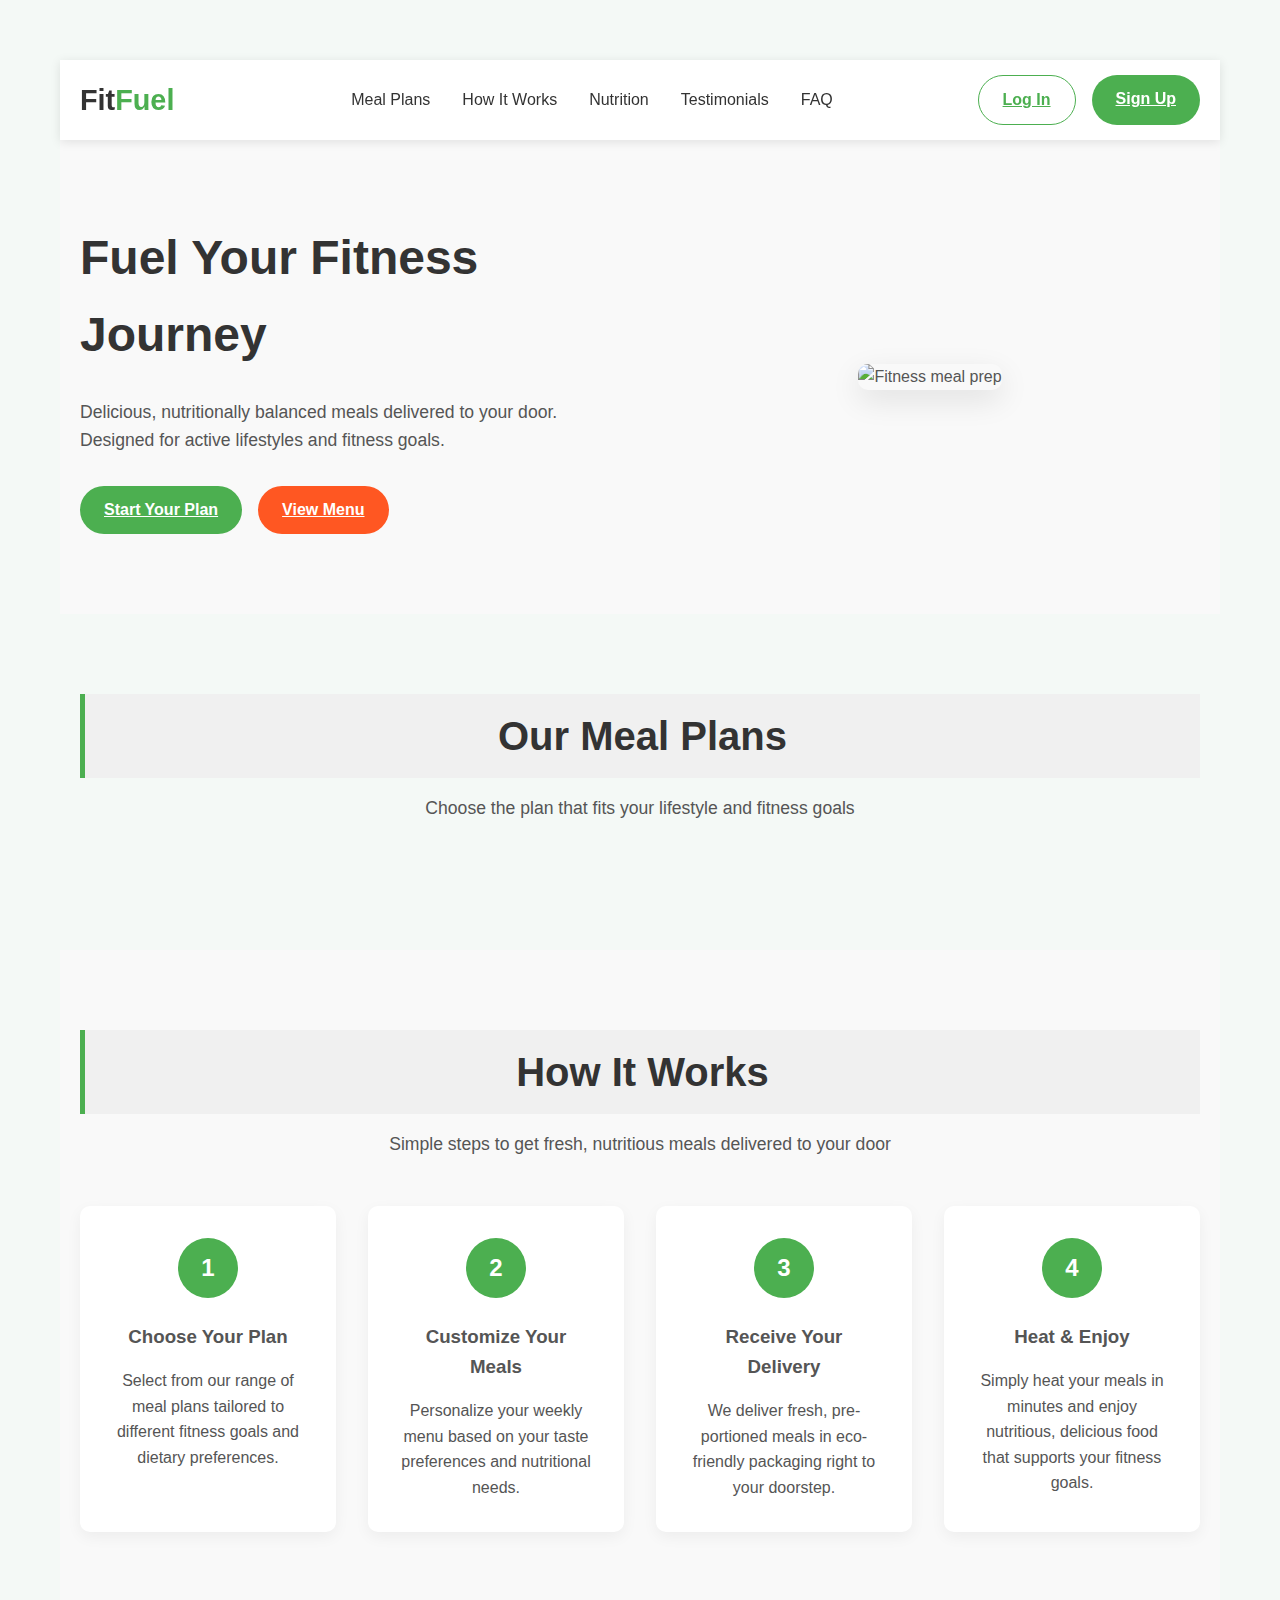
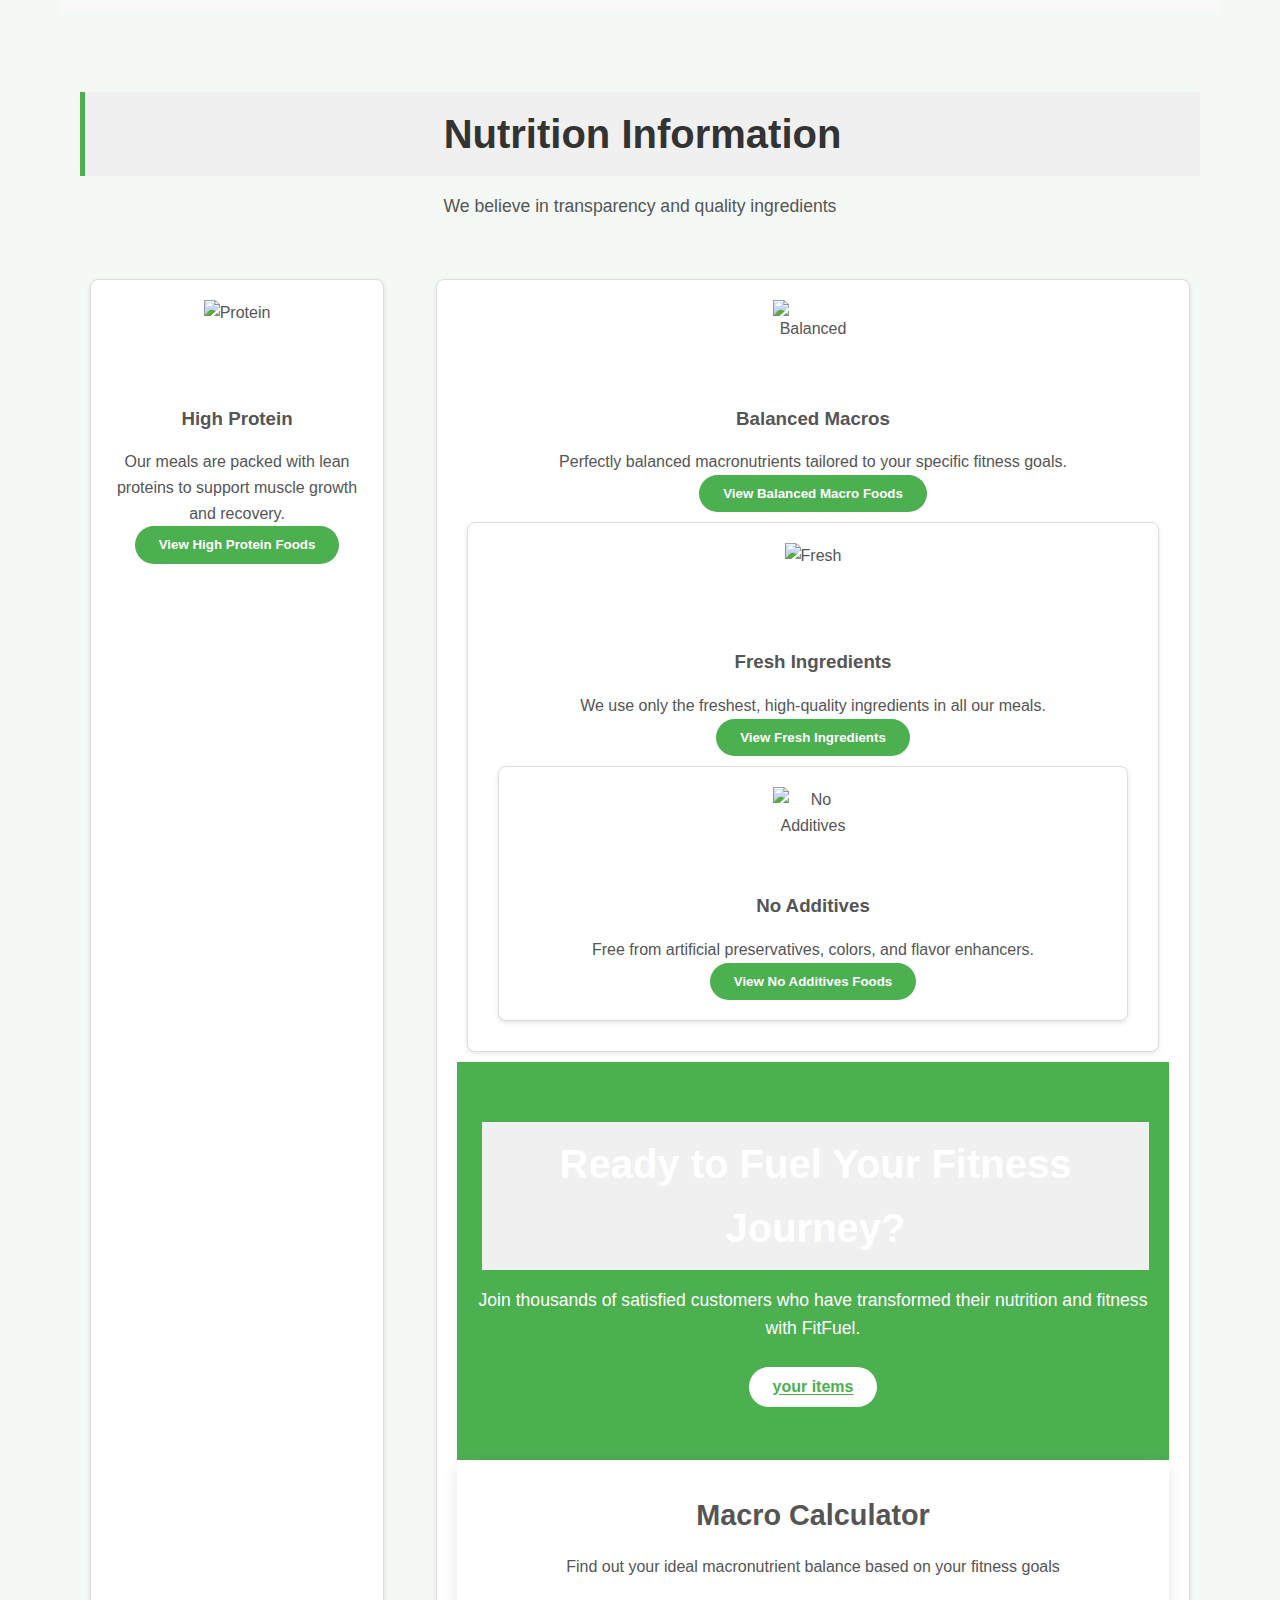
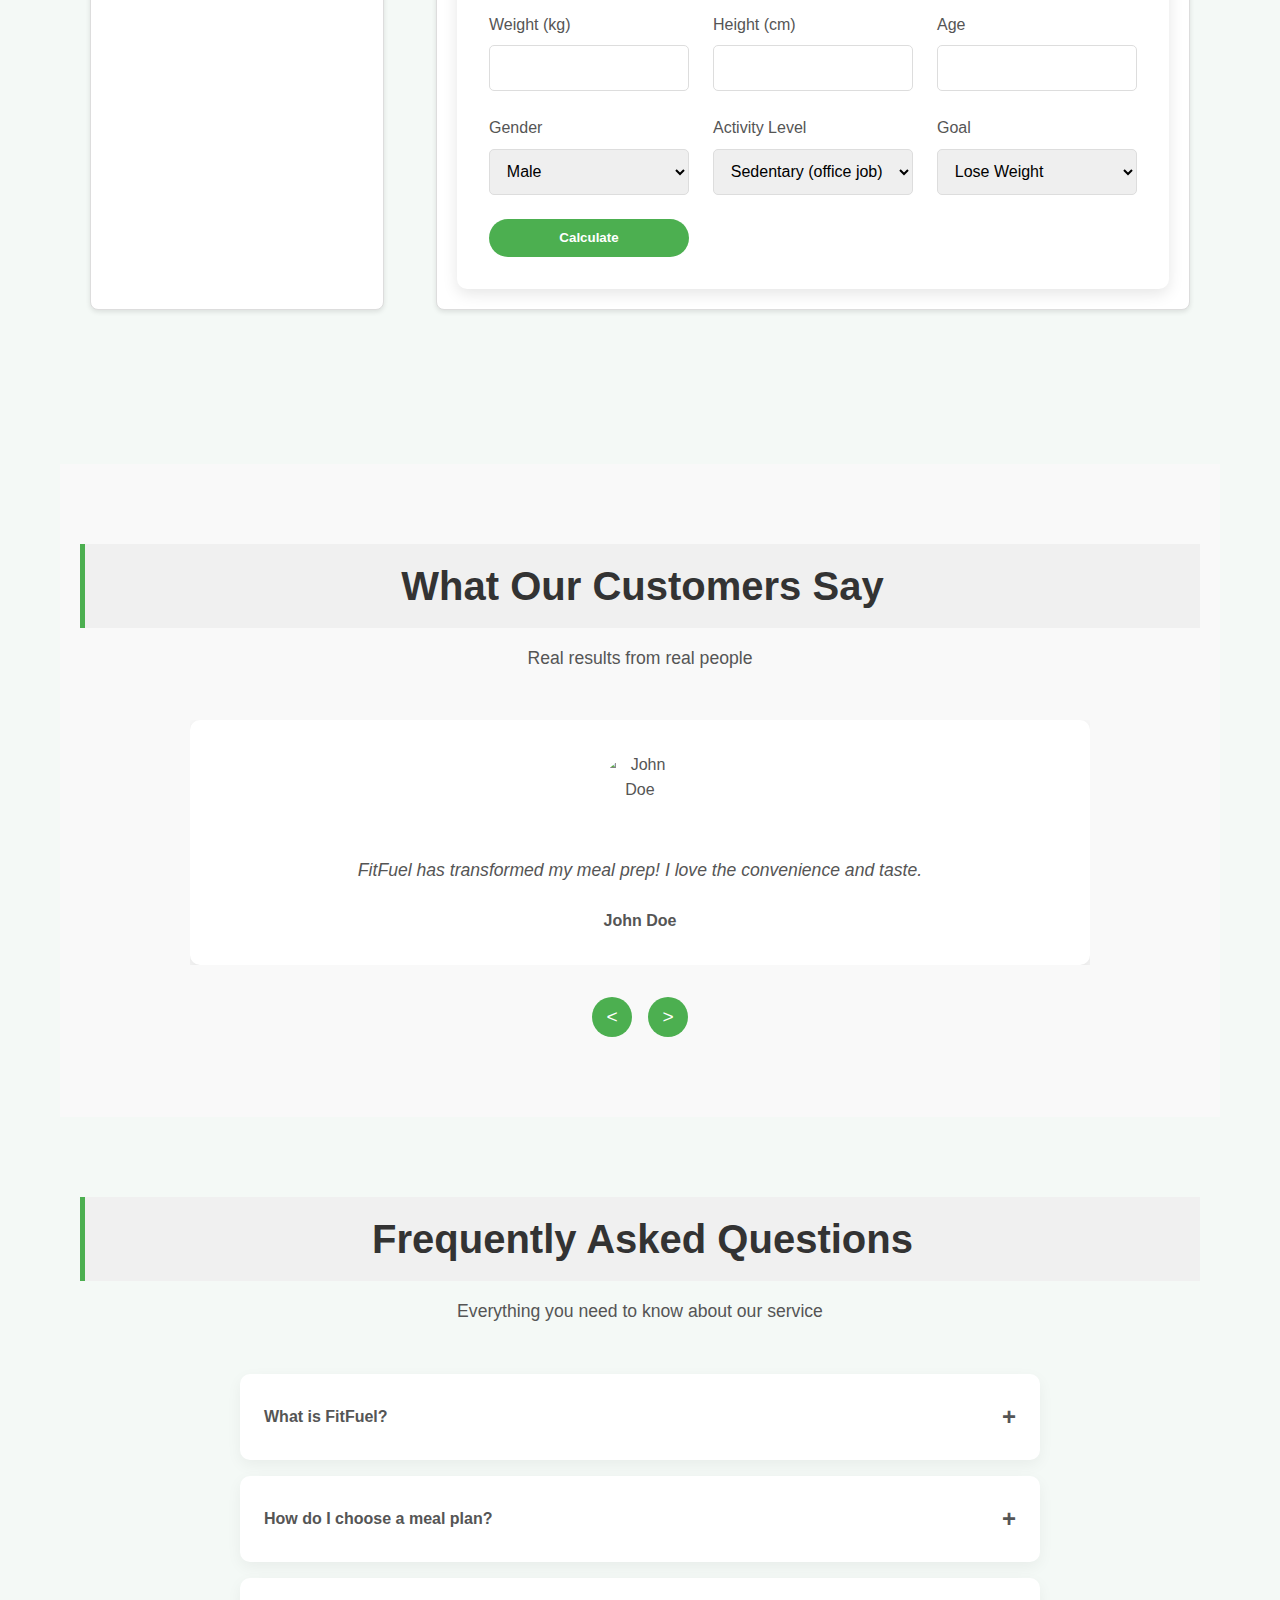
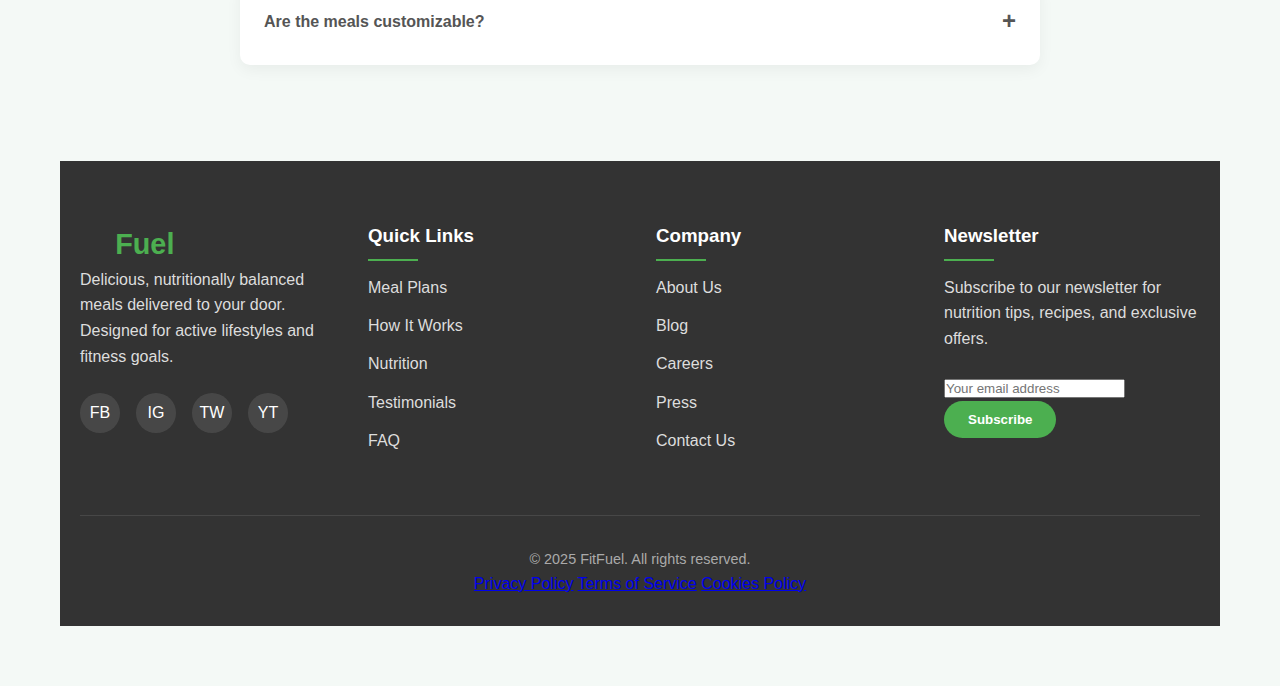
==== commit d2843a93: "Add files via upload" ====
--- a/vivek.html
+++ b/vivek.html
@@ -106,11 +106,11 @@
                     <button class="btn primary-btn" id="highProteinBtn">View High Protein Foods</button>
                     <div class="high-protein-foods" id="highProteinFoods" style="display: none;">
                         <h3>High Protein Foods</h3>
-                       <!DOCTYPE html>
+                        <!DOCTYPE html>
                         <html lang="en">
                         <head>
                           <meta charset="UTF-8">
-                          <title>Cheapest High Protein Foods in India</title>
+                          <title>Cheapest High Protein Foods </title>
                           <style>
                             body {
                               font-family: Arial, sans-serif;
@@ -150,13 +150,13 @@
                               background-color: #0b7dda;
                             }
                           </style>
-                         </head>
-                         <body>
+                        </head>
+                        <body>
                         
-                           <h2>🥦 Cheapest High-Protein Vegetarian Foods in India</h2>
-                           <table>
-                             <tr>
-                               <th>Food Item</th>
+                          <h2>🥦 Cheapest High-Protein Vegetarian Foods </h2>
+                          <table>
+                            <tr>
+                              <th>Food Item</th>
                               <th>Protein / 100g</th>
                               <th>Price / 100g (₹)</th>
                               <th>₹ per 1g Protein</th>
@@ -204,8 +204,8 @@
                             <td>
                                 <button class="btn primary-btn" onclick="addToChart('Homemade Paneer', '18g', '₹18', 'Easy to make from milk')">📊 Add Chart</button>
                             </td>
-                         </tr>
-                         <tr>
+                        </tr>
+                        <tr>
                             <td>Oats</td>
                             <td>12g</td>
                             <td>₹18</td>
@@ -214,8 +214,8 @@
                             <td>
                                 <button class="btn primary-btn" onclick="addToChart('Oats', '12g', '₹18', 'Great breakfast food')">📊 Add Chart</button>
                             </td>
-                         </tr>
-                         <tr>
+                        </tr>
+                        <tr>
                             <td>Green Peas</td>
                             <td>7.2g</td>
                             <td>₹6</td>
@@ -224,9 +224,9 @@
                             <td>
                                 <button class="btn primary-btn" onclick="addToChart('Green Peas', '7.2g', '₹6', 'Fresh or frozen')">📊 Add Chart</button>
                             </td>
-                         </tr>
-                        
-                          <h2>🍗 Cheapest High-Protein Non-Vegetarian Foods in India</h2>
+                        </tr>
+                      </table>
+                         <h2>🍗 Cheapest High-Protein Non-Vegetarian Foods </h2>
                           <table>
                             <tr>
                               <th>Food Item</th>
@@ -278,14 +278,17 @@
                           </tr>
                           </table>
                         
-                         </body>
-                         </html>
+                        </body>
+                        </html>
                         
-                         </body>
-                         </html>
-                      </div>
-                </div>
-              </div>
+</body>
+</html>
+
+</body>
+</html>
+
+</div>
+                </div>
                 <div class="nutrition-item">
                     <div class="nutrition-icon">
                         <img src="c:\Users\inspiron\Downloads\closeup-athletic-woman-adding-strawberries-while-making-fruit-salad-kitchen_637285-6186.avif" alt="Balanced">
@@ -299,7 +302,7 @@
 <html lang="en">
 <head>
   <meta charset="UTF-8">
-  <title>Balanced Macronutrient Food Items in India</title>
+  <title>Balanced Macronutrient Food Items </title>
   <style>
     body {
       font-family: Arial, sans-serif;
@@ -342,7 +345,7 @@
 </head>
 <body>
 
-  <h2>🥦 Balanced Macronutrient Vegetarian Food Items in India</h2>
+  <h2>🥦 Balanced Macronutrient Vegetarian Food Items </h2>
   <table>
     <tr>
       <th>Food Item</th>
@@ -433,7 +436,7 @@
       </tr>
   </table>
 
-  <h2>🍗 Balanced Macronutrient Non-Vegetarian Food Items in India</h2>
+  <h2>🍗 Balanced Macronutrient Non-Vegetarian Food Items</h2>
   <table>
     <tr>
       <th>Food Item</th>
@@ -561,7 +564,7 @@
 </head>
 <body>
 
-  <h2>🥦 Fresh Vegetarian Ingredients in India</h2>
+  <h2>🥦 Fresh Vegetarian Ingredients </h2>
   <table>
     <tr>
       <th>Ingredient</th>
@@ -639,8 +642,10 @@
           <td>100g</td>
           <td>₹30</td>
           <td>Great for digestion and has anti-inflammatory properties.</td>
-
-  <h2>🍗 Fresh Non-Vegetarian Ingredients in India</h2>
+          </tr>
+          </table>
+
+  <h2>🍗 Fresh Non-Vegetarian Ingredients</h2>
   <table>
     <tr>
       <th>Ingredient</th>
@@ -893,7 +898,7 @@
               <div class="container">
                   <h2>Ready to Fuel Your Fitness Journey?</h2>
                   <p>Join thousands of satisfied customers who have transformed their nutrition and fitness with FitFuel.</p>
-                  <a href="chart.html" class="btn primary-btn">Your Items</a> <!-- Updated link -->
+                  <a href="chart.html" class="btn primary-btn">your items</a> <!-- Updated link -->
               </div>
           </section>
             <div class="nutrition-calculator">
@@ -944,6 +949,9 @@
             </div>
         </div>
     </section>
+
+
+
 <!-- Results will appear here -->
 <div id="macroResultsTop" class="macro-results" style="margin-bottom: 20px;"></div>
 
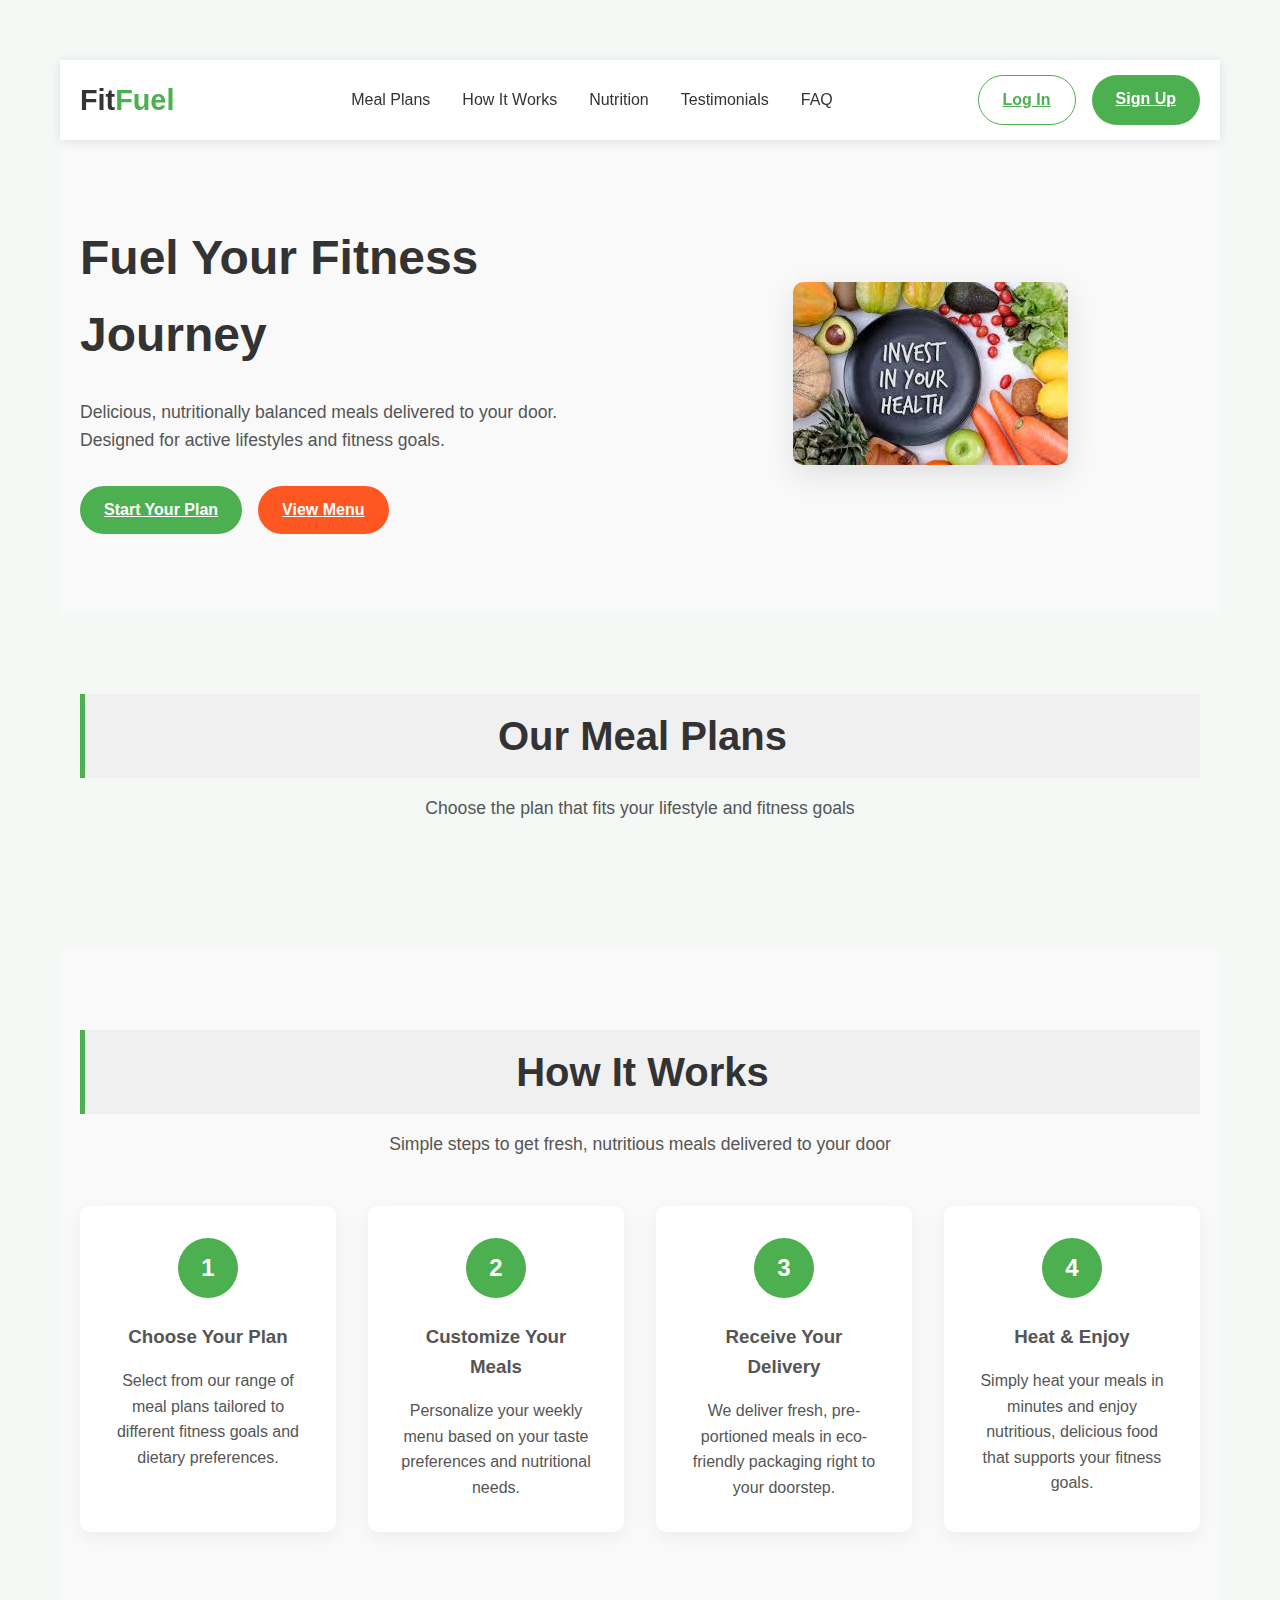
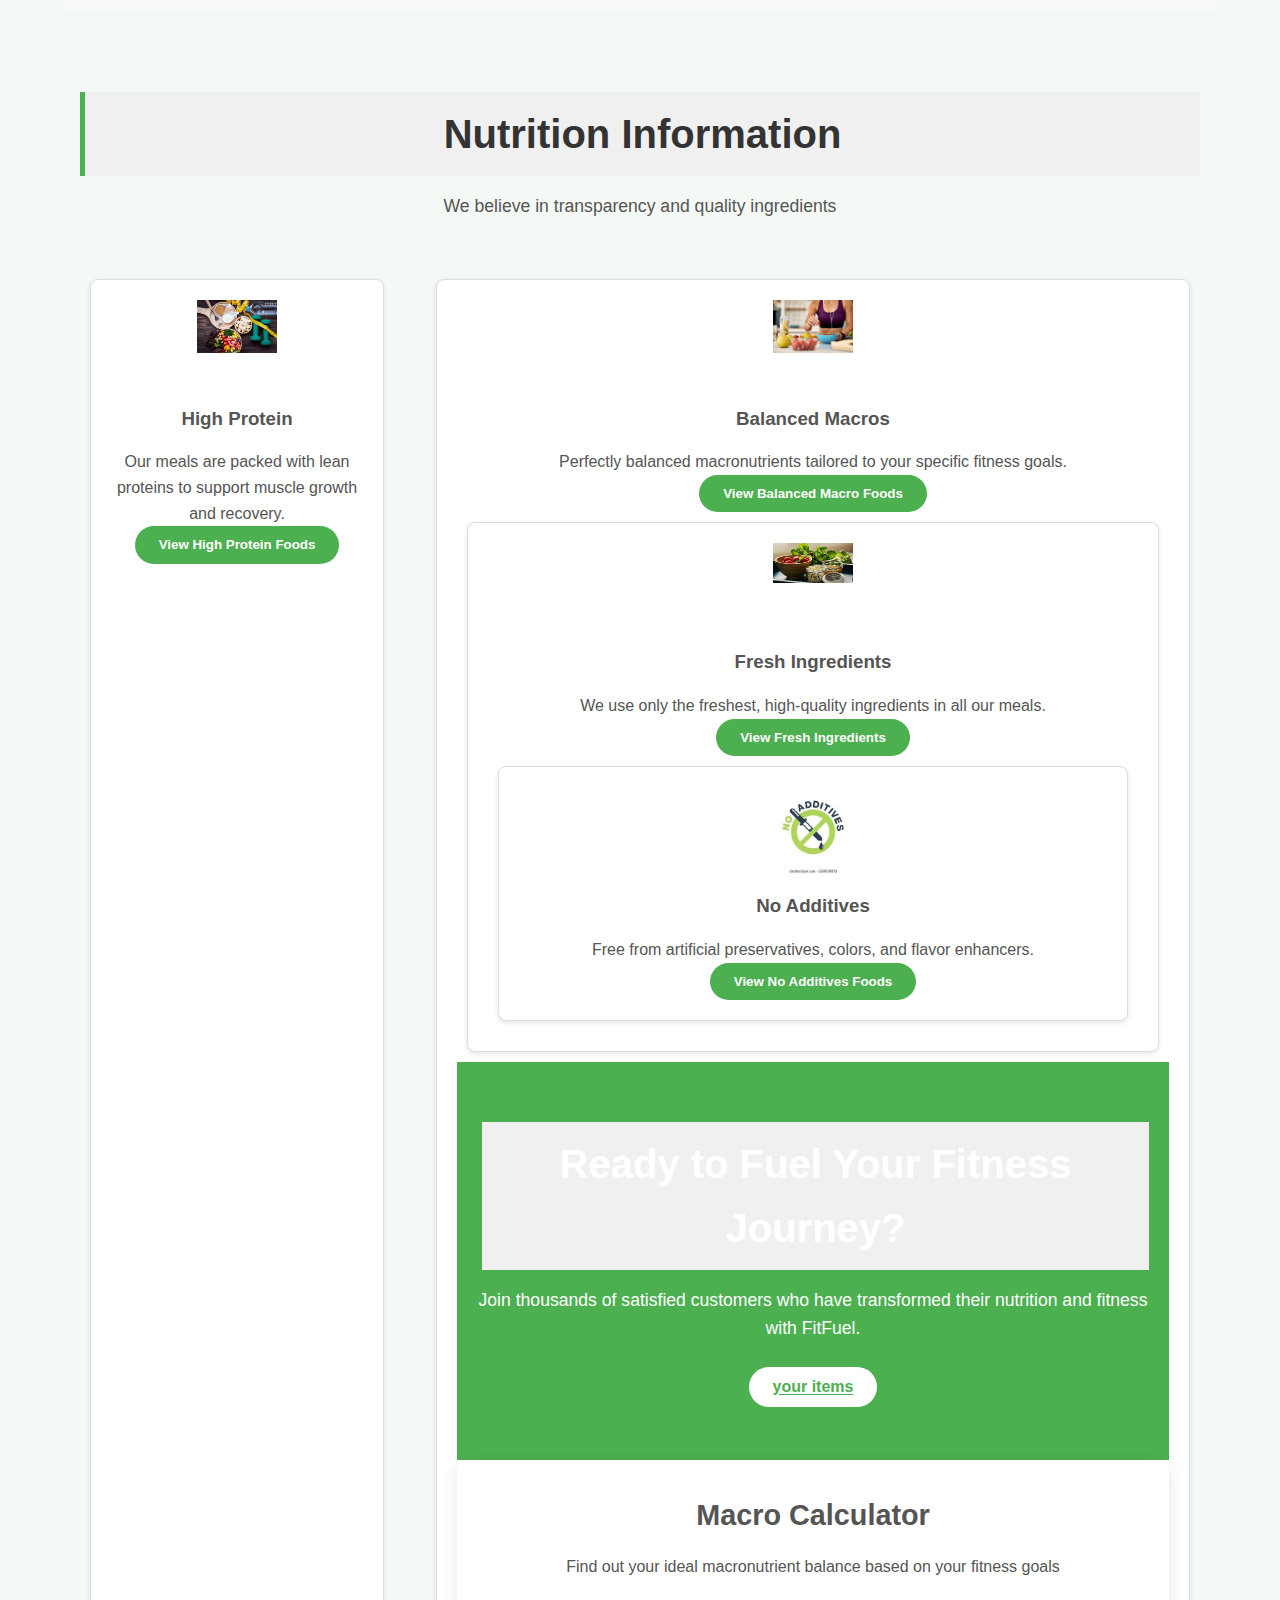
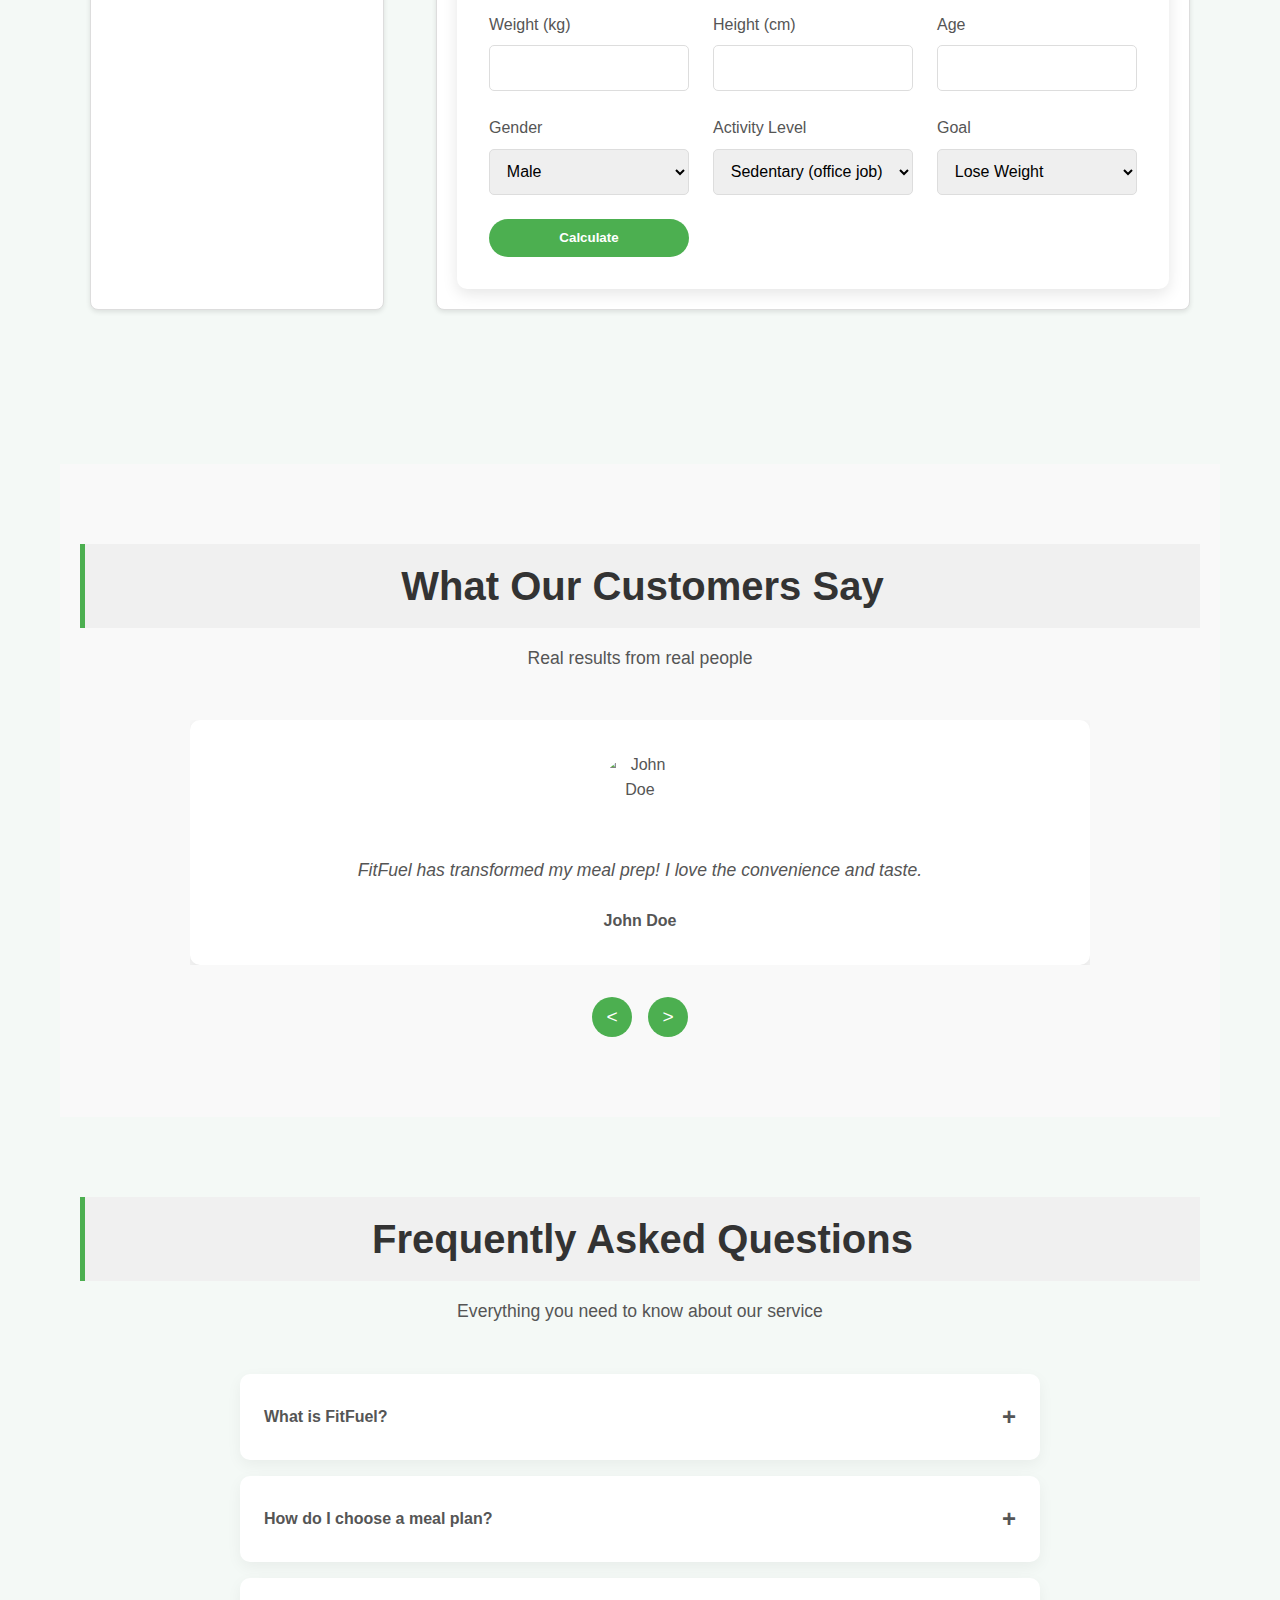
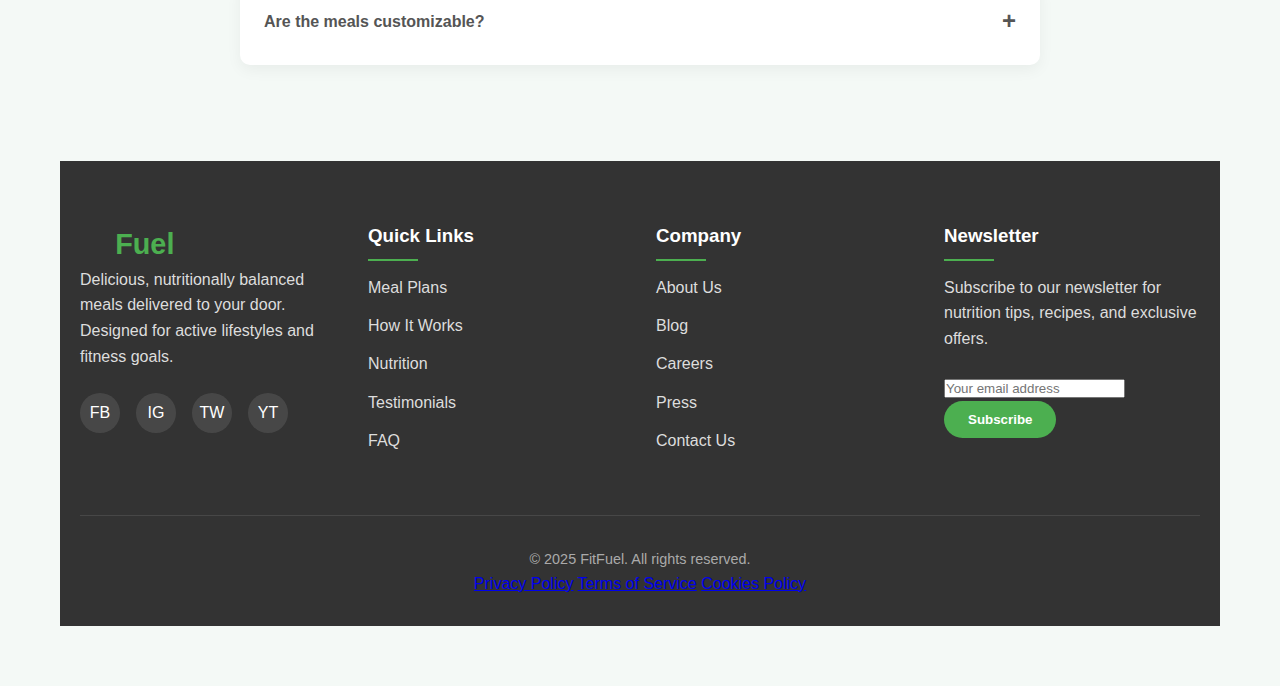
==== commit 23961acf: "Add files via upload" ====
--- a/vivek.html
+++ b/vivek.html
@@ -42,7 +42,7 @@
                 </div>
             </div>
             <div class="hero-image">
-                <img src="c:\Users\inspiron\Downloads\images.jpeg" alt="Fitness meal prep">
+                <img src="images.jpeg" alt="Fitness meal prep">
             </div>
         </div>
     </section>
@@ -99,7 +99,7 @@
             <div class="nutrition-grid">
                 <div class="nutrition-item">
                     <div class="nutrition-icon">
-                        <img src="c:\Users\inspiron\Downloads\download (1).jpeg" alt="Protein">
+                        <img src="download (1).jpeg" alt="Protein">
                     </div>
                     <h3>High Protein</h3>
                     <p>Our meals are packed with lean proteins to support muscle growth and recovery.</p>
@@ -291,7 +291,7 @@
                 </div>
                 <div class="nutrition-item">
                     <div class="nutrition-icon">
-                        <img src="c:\Users\inspiron\Downloads\closeup-athletic-woman-adding-strawberries-while-making-fruit-salad-kitchen_637285-6186.avif" alt="Balanced">
+                        <img src="closeup-athletic-woman-adding-strawberries-while-making-fruit-salad-kitchen_637285-6186.avif" alt="Balanced">
                     </div>
                     <h3>Balanced Macros</h3>
                     <p>Perfectly balanced macronutrients tailored to your specific fitness goals.</p>
@@ -510,7 +510,7 @@
                     </div>
 <div class="nutrition-item">
                     <div class="nutrition-icon">
-                        <img src="c:\Users\inspiron\Downloads\images (1).jpeg" alt="Fresh">
+                        <img src="images (1).jpeg" alt="Fresh">
                     </div>
                     <h3>Fresh Ingredients</h3>
                     <p>We use only the freshest, high-quality ingredients in all our meals.</p>
@@ -736,7 +736,7 @@
        </div>
                 <div class="nutrition-item">
                     <div class="nutrition-icon">
-                        <img src="c:\Users\inspiron\Downloads\download (2).jpeg" alt="No Additives">
+                        <img src="download (2).jpeg" alt="No Additives">
                     </div>
                     <h3>No Additives</h3>
                     <p>Free from artificial preservatives, colors, and flavor enhancers.</p>
